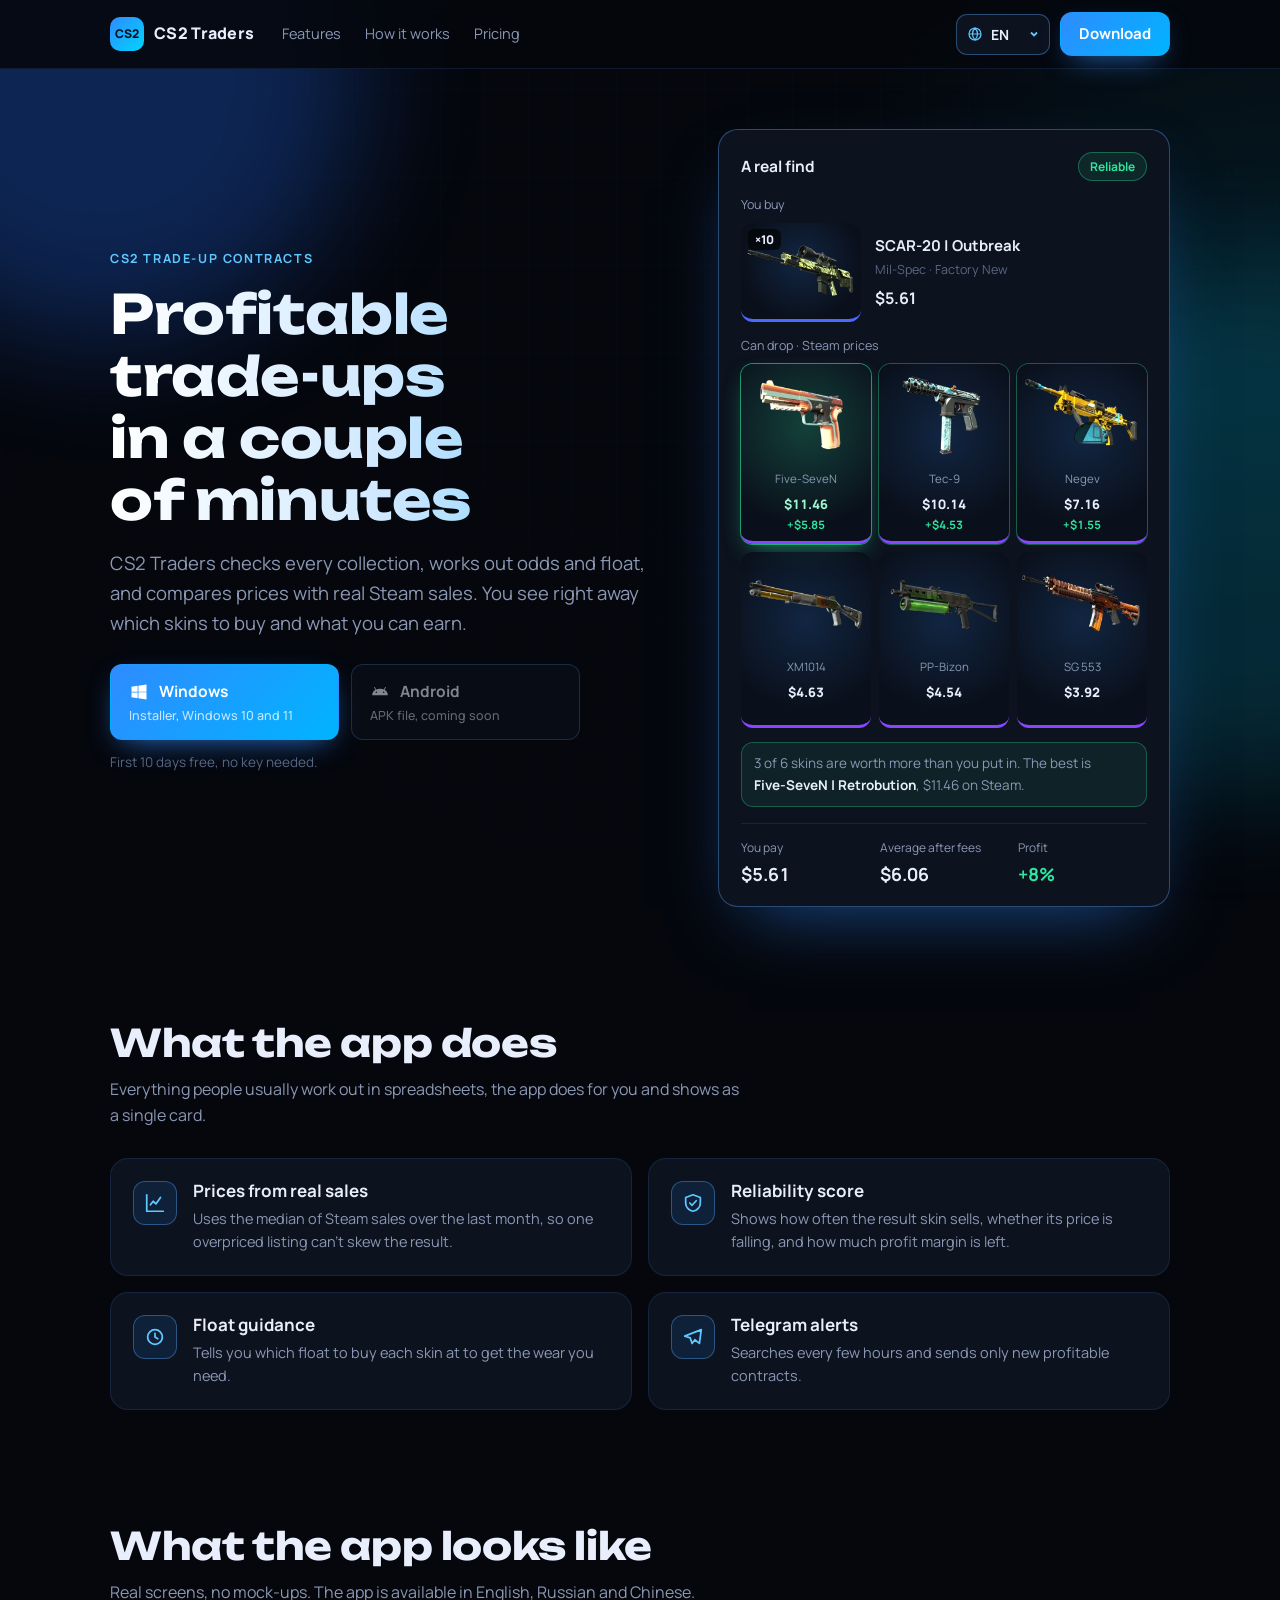
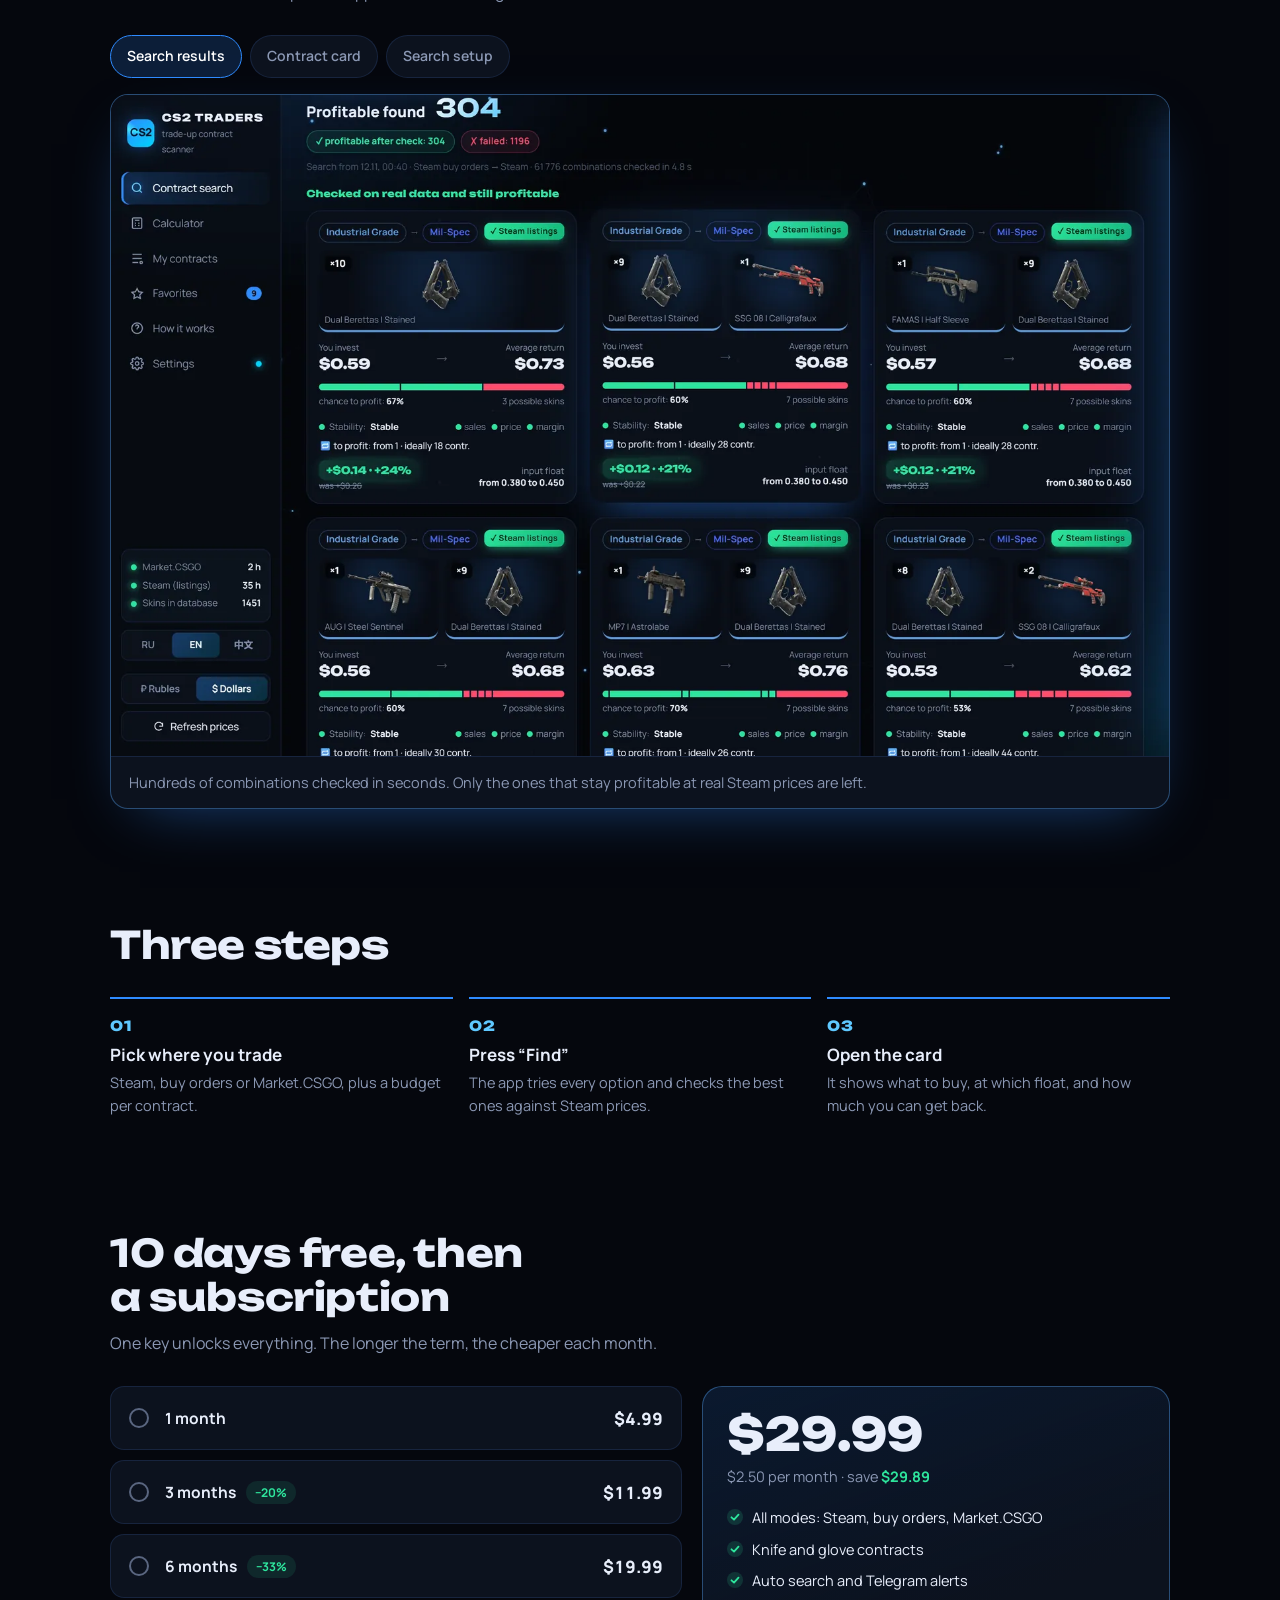
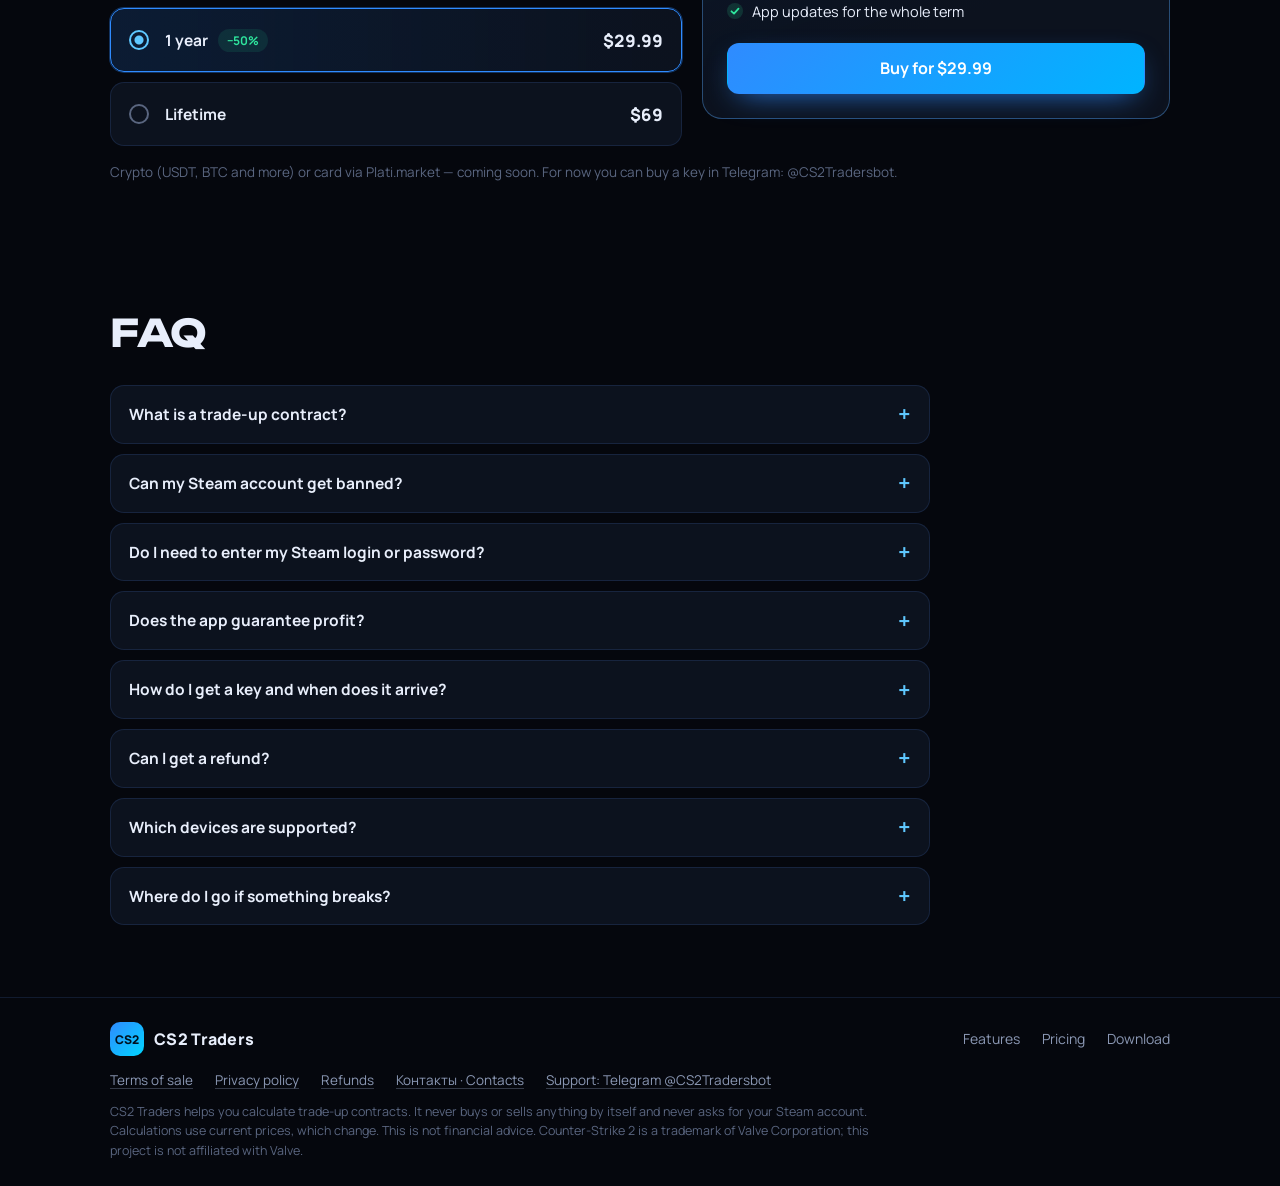
==== index.html @ 772821f1 "Сайт 2026-11-13 08:51" ====
<!doctype html>
<html lang="ru">
<head>
<meta charset="utf-8">
<meta name="viewport" content="width=device-width, initial-scale=1, viewport-fit=cover">
<title>CS2 Traders</title>
<meta name="claude:viewport-fit-sides" content="cover">
<link rel="icon" href="favicon.svg" type="image/svg+xml">
<style>
/* шрифты лежат на самом сайте: Google Fonts в Китае заблокирован, в РФ бывает медленным */
@font-face{font-family:'Manrope';font-style:normal;font-weight:400;font-display:swap;src:url(fonts/manrope-cyrillic-400.woff2) format('woff2');unicode-range:U+0301,U+0400-045F,U+0490-0491,U+04B0-04B1,U+2116}
@font-face{font-family:'Manrope';font-style:normal;font-weight:400;font-display:swap;src:url(fonts/manrope-latin-400.woff2) format('woff2');unicode-range:U+0000-00FF,U+0131,U+0152-0153,U+02BB-02BC,U+02C6,U+02DA,U+02DC,U+0304,U+0308,U+0329,U+2000-206F,U+20AC,U+2122,U+2191,U+2193,U+2212,U+2215,U+FEFF,U+FFFD}
@font-face{font-family:'Manrope';font-style:normal;font-weight:500;font-display:swap;src:url(fonts/manrope-cyrillic-500.woff2) format('woff2');unicode-range:U+0301,U+0400-045F,U+0490-0491,U+04B0-04B1,U+2116}
@font-face{font-family:'Manrope';font-style:normal;font-weight:500;font-display:swap;src:url(fonts/manrope-latin-500.woff2) format('woff2');unicode-range:U+0000-00FF,U+0131,U+0152-0153,U+02BB-02BC,U+02C6,U+02DA,U+02DC,U+0304,U+0308,U+0329,U+2000-206F,U+20AC,U+2122,U+2191,U+2193,U+2212,U+2215,U+FEFF,U+FFFD}
@font-face{font-family:'Manrope';font-style:normal;font-weight:600;font-display:swap;src:url(fonts/manrope-cyrillic-600.woff2) format('woff2');unicode-range:U+0301,U+0400-045F,U+0490-0491,U+04B0-04B1,U+2116}
@font-face{font-family:'Manrope';font-style:normal;font-weight:600;font-display:swap;src:url(fonts/manrope-latin-600.woff2) format('woff2');unicode-range:U+0000-00FF,U+0131,U+0152-0153,U+02BB-02BC,U+02C6,U+02DA,U+02DC,U+0304,U+0308,U+0329,U+2000-206F,U+20AC,U+2122,U+2191,U+2193,U+2212,U+2215,U+FEFF,U+FFFD}
@font-face{font-family:'Manrope';font-style:normal;font-weight:700;font-display:swap;src:url(fonts/manrope-cyrillic-700.woff2) format('woff2');unicode-range:U+0301,U+0400-045F,U+0490-0491,U+04B0-04B1,U+2116}
@font-face{font-family:'Manrope';font-style:normal;font-weight:700;font-display:swap;src:url(fonts/manrope-latin-700.woff2) format('woff2');unicode-range:U+0000-00FF,U+0131,U+0152-0153,U+02BB-02BC,U+02C6,U+02DA,U+02DC,U+0304,U+0308,U+0329,U+2000-206F,U+20AC,U+2122,U+2191,U+2193,U+2212,U+2215,U+FEFF,U+FFFD}
@font-face{font-family:'Manrope';font-style:normal;font-weight:800;font-display:swap;src:url(fonts/manrope-cyrillic-800.woff2) format('woff2');unicode-range:U+0301,U+0400-045F,U+0490-0491,U+04B0-04B1,U+2116}
@font-face{font-family:'Manrope';font-style:normal;font-weight:800;font-display:swap;src:url(fonts/manrope-latin-800.woff2) format('woff2');unicode-range:U+0000-00FF,U+0131,U+0152-0153,U+02BB-02BC,U+02C6,U+02DA,U+02DC,U+0304,U+0308,U+0329,U+2000-206F,U+20AC,U+2122,U+2191,U+2193,U+2212,U+2215,U+FEFF,U+FFFD}
@font-face{font-family:'Unbounded';font-style:normal;font-weight:600;font-display:swap;src:url(fonts/unbounded-cyrillic-600.woff2) format('woff2');unicode-range:U+0301,U+0400-045F,U+0490-0491,U+04B0-04B1,U+2116}
@font-face{font-family:'Unbounded';font-style:normal;font-weight:600;font-display:swap;src:url(fonts/unbounded-latin-600.woff2) format('woff2');unicode-range:U+0000-00FF,U+0131,U+0152-0153,U+02BB-02BC,U+02C6,U+02DA,U+02DC,U+0304,U+0308,U+0329,U+2000-206F,U+20AC,U+2122,U+2191,U+2193,U+2212,U+2215,U+FEFF,U+FFFD}
@font-face{font-family:'Unbounded';font-style:normal;font-weight:700;font-display:swap;src:url(fonts/unbounded-cyrillic-700.woff2) format('woff2');unicode-range:U+0301,U+0400-045F,U+0490-0491,U+04B0-04B1,U+2116}
@font-face{font-family:'Unbounded';font-style:normal;font-weight:700;font-display:swap;src:url(fonts/unbounded-latin-700.woff2) format('woff2');unicode-range:U+0000-00FF,U+0131,U+0152-0153,U+02BB-02BC,U+02C6,U+02DA,U+02DC,U+0304,U+0308,U+0329,U+2000-206F,U+20AC,U+2122,U+2191,U+2193,U+2212,U+2215,U+FEFF,U+FFFD}
@font-face{font-family:'Unbounded';font-style:normal;font-weight:800;font-display:swap;src:url(fonts/unbounded-cyrillic-800.woff2) format('woff2');unicode-range:U+0301,U+0400-045F,U+0490-0491,U+04B0-04B1,U+2116}
@font-face{font-family:'Unbounded';font-style:normal;font-weight:800;font-display:swap;src:url(fonts/unbounded-latin-800.woff2) format('woff2');unicode-range:U+0000-00FF,U+0131,U+0152-0153,U+02BB-02BC,U+02C6,U+02DA,U+02DC,U+0304,U+0308,U+0329,U+2000-206F,U+20AC,U+2122,U+2191,U+2193,U+2212,U+2215,U+FEFF,U+FFFD}

/* Тёмный неон в стиле программы (один тёмный облик намеренно). Простые блоки, ровные ряды. */
:root{
  --bg:#05070d; --panel:#0c121e; --panel2:#111a2a; --line:rgba(90,150,255,.14); --line2:rgba(90,170,255,.38);
  --text:#e8eefb; --muted:#8b98b4; --dim:#5a6680;
  --acc:#2f8bff; --acc2:#5fc8ff; --cyan:#00d5ff; --good:#2ee59d;
  --fdisplay:"Unbounded","Manrope",system-ui,sans-serif; --fbody:"Manrope",system-ui,-apple-system,"Segoe UI","PingFang SC","Microsoft YaHei",sans-serif;
  color-scheme:dark;
}
*{box-sizing:border-box}
html{background:#05070d}
body{margin:0;position:relative;z-index:0;background:radial-gradient(1000px 640px at 12% -8%,rgba(47,139,255,.17),transparent 60%),radial-gradient(800px 600px at 100% 6%,rgba(0,213,255,.09),transparent 60%),var(--bg);
  color:var(--text);font-family:var(--fbody);font-size:16px;line-height:1.6;-webkit-font-smoothing:antialiased}
.wrap{max-width:1100px;margin:0 auto;padding-left:max(20px,env(safe-area-inset-left,0px));padding-right:max(20px,env(safe-area-inset-right,0px))}
a{color:inherit;text-decoration:none}
h1,h2,h3{margin:0;line-height:1.15;text-wrap:balance}
h1,h2{font-family:var(--fdisplay);font-weight:700;letter-spacing:-.4px}
html[lang="zh"] h1,html[lang="zh"] h2{font-family:var(--fbody);font-weight:800;letter-spacing:0}
.eyebrow{font-size:12.5px;font-weight:700;letter-spacing:1.6px;text-transform:uppercase;color:var(--acc2)}
:focus-visible{outline:2px solid var(--acc2);outline-offset:3px;border-radius:8px}

/* шапка */
header{position:sticky;top:env(safe-area-inset-top,0px);z-index:20;background:rgba(5,7,13,.88);backdrop-filter:blur(12px);border-bottom:1px solid var(--line)}
body::before{content:"";position:fixed;inset:0 0 auto;height:env(safe-area-inset-top,0px);z-index:21;background:#05070d}
.nav{display:flex;align-items:center;gap:14px;padding-block:12px}
.logo{display:flex;align-items:center;gap:10px;font-weight:800;letter-spacing:.3px;white-space:nowrap}
.mark{width:34px;height:34px;border-radius:10px;display:grid;place-items:center;font-size:12px;font-weight:800;color:#00111f;background:linear-gradient(135deg,var(--acc),var(--cyan));flex:none}
.links{display:flex;gap:24px;margin-left:14px;font-size:14.5px;color:var(--muted)}
.links a:hover{color:var(--text)}
.nav-r{margin-left:auto;display:flex;align-items:center;gap:10px}
.lang{position:relative}
.lang select{appearance:none;-webkit-appearance:none;font:700 14px var(--fbody);color:var(--text);background:var(--panel);border:1px solid var(--line2);border-radius:11px;
  padding:10px 30px 10px 34px;cursor:pointer}
.lang svg{position:absolute;pointer-events:none;top:50%;transform:translateY(-50%);width:16px;height:16px;stroke:var(--acc2);fill:none;stroke-width:1.8}
.lang .globe{left:11px}.lang .chev{right:10px;width:12px;height:12px}

.btn{display:inline-flex;align-items:center;justify-content:center;gap:10px;font:700 15px/1.2 var(--fbody);border-radius:12px;padding:12px 18px;border:1px solid transparent;cursor:pointer;transition:transform .15s,box-shadow .2s,background .2s;white-space:nowrap}
.btn svg{width:20px;height:20px;flex:none}
.btn-primary{background:linear-gradient(135deg,#2f8bff,#00b4ff);color:#fff;box-shadow:0 10px 30px -12px rgba(47,139,255,.9)}
.btn-primary:hover{transform:translateY(-1px)}
.btn-ghost{background:var(--panel);border-color:var(--line2);color:var(--text)}
.btn-ghost:hover{background:var(--panel2)}

/* первый экран */
.hero{display:grid;grid-template-columns:1.1fr .9fr;gap:56px;align-items:center;padding-block:60px 52px}
.hero h1{font-size:clamp(30px,5.4vw,54px);margin-top:14px}
.hero h1 span{color:var(--acc2)}
.lead{font-size:clamp(16px,2.2vw,18.5px);color:var(--muted);margin:18px 0 26px;max-width:32em}
.dl{display:grid;grid-template-columns:1fr 1fr;gap:12px;max-width:470px}
.dl .btn{flex-direction:column;align-items:flex-start;gap:6px;padding:14px 18px;min-height:76px;white-space:normal}
.dl .btn .t{display:flex;align-items:center;gap:10px;font-size:15.5px}
.dl .btn small{font-weight:500;font-size:12.5px;opacity:.75}
.dl-note{font-size:13.5px;color:var(--dim);margin-top:12px}

/* пример результата: подписи слева, значения справа */
.res{background:var(--panel);border:1px solid var(--line2);border-radius:20px;padding:22px 22px 18px;box-shadow:0 30px 70px -30px rgba(47,139,255,.55)}
.res-top{display:flex;align-items:center;justify-content:space-between;gap:12px;margin-bottom:10px}
.res-top b{font-size:15.5px}
.chip{font-size:12px;font-weight:700;border-radius:999px;padding:4px 11px;white-space:nowrap;color:var(--good);background:rgba(46,229,157,.1);border:1px solid rgba(46,229,157,.35)}
.res .lbl{font-size:12.5px;color:var(--muted);margin:14px 0 8px}
.th{position:relative;background:radial-gradient(circle at 50% 40%,rgba(47,139,255,.16),#0a101b 72%);border-radius:12px;border-bottom:3px solid var(--rc);display:grid;justify-items:center;padding:8px 6px 7px}
.th img{width:100%;max-width:120px;aspect-ratio:4/3;object-fit:contain;display:block}
.th small{font-size:11.5px;color:var(--muted);margin-top:3px;white-space:nowrap;overflow:hidden;text-overflow:ellipsis;max-width:100%}
.th .cnt{position:absolute;top:6px;left:7px;font-size:12px;font-weight:800;background:rgba(0,0,0,.6);border-radius:6px;padding:1px 7px}
.in-skin{display:grid;grid-template-columns:120px minmax(0,1fr);gap:14px;align-items:center}
.in-skin b{display:block;font-size:15px}
.in-skin small{display:block;font-size:12.5px;color:var(--dim);margin-top:2px}
.outs{display:grid;grid-template-columns:repeat(5,minmax(0,1fr));gap:7px}
.outs .th{padding:6px 4px 5px}
.nums{display:grid;grid-template-columns:repeat(3,minmax(0,1fr));gap:10px;border-top:1px solid var(--line);margin-top:16px;padding-top:14px}
.nums div{display:flex;flex-direction:column;gap:2px}
.nums span{font-size:12px;color:var(--muted)}
.nums b{font-size:18px;font-variant-numeric:tabular-nums}
.nums b.g{color:var(--good)}
.kv{display:flex;justify-content:space-between;align-items:baseline;gap:16px;padding-block:11px;border-top:1px solid var(--line);font-size:14.5px}
.kv:first-of-type{border-top:0}
.kv span{color:var(--muted)}
.kv b{text-align:right;font-variant-numeric:tabular-nums}
.kv b.g{color:var(--good);font-size:17px}

/* секции */
section{padding-block:52px}
.head{max-width:640px;margin-bottom:30px}
.head h2{font-size:clamp(24px,3.8vw,38px);margin-top:10px}
.head p{color:var(--muted);margin:12px 0 0}
.feat{display:grid;grid-template-columns:repeat(2,minmax(0,1fr));gap:16px}
.f{display:grid;grid-template-columns:44px minmax(0,1fr);gap:16px;background:var(--panel);border:1px solid var(--line);border-radius:18px;padding:22px}
.f .ic{width:44px;height:44px;border-radius:12px;display:grid;place-items:center;background:rgba(47,139,255,.12);border:1px solid var(--line2)}
.f .ic svg{width:22px;height:22px;stroke:var(--acc2);fill:none;stroke-width:1.9;stroke-linecap:round;stroke-linejoin:round}
.f h3{font-size:17px;font-weight:700;margin-bottom:6px}
.f p{margin:0;color:var(--muted);font-size:14.5px}
.shot-tabs{display:flex;gap:8px;flex-wrap:wrap;margin-bottom:16px}
.shot-tabs button{font:inherit;font-size:14px;font-weight:600;color:var(--muted);background:var(--panel);border:1px solid var(--line);border-radius:999px;padding:9px 16px;cursor:pointer}
.shot-tabs button.on{color:#fff;background:rgba(47,139,255,.18);border-color:var(--acc)}
.shot{margin:0;border:1px solid var(--line2);border-radius:18px;overflow:hidden;background:var(--panel);box-shadow:0 20px 60px -30px rgba(47,139,255,.55)}
.shot img{display:block;width:100%;height:auto;aspect-ratio:16/10}
.shot figcaption{padding:14px 18px;color:var(--muted);font-size:14.5px;border-top:1px solid var(--line)}
.steps{display:grid;grid-template-columns:repeat(3,minmax(0,1fr));gap:16px}
.step{border-top:2px solid var(--acc);padding-top:16px}
.step .n{font-family:var(--fdisplay);font-weight:800;color:var(--acc2);font-size:14px;letter-spacing:1px}
.step h3{font-size:17px;font-weight:700;margin:8px 0 6px}
.step p{margin:0;color:var(--muted);font-size:14.5px}

/* цены: ровный список сроков + итог */
.pricing{display:grid;grid-template-columns:minmax(0,1.1fr) minmax(0,.9fr);gap:20px;align-items:start}
.plans{display:grid;gap:10px}
.plan{display:grid;grid-template-columns:22px minmax(0,1fr) auto;align-items:center;gap:14px;min-height:64px;padding:12px 18px;
  background:var(--panel);border:1px solid var(--line);border-radius:14px;cursor:pointer;text-align:left;font:inherit;color:var(--text);width:100%}
.plan:hover{border-color:var(--line2)}
.plan .rd{width:20px;height:20px;border-radius:50%;border:2px solid var(--dim)}
.plan .nm{font-weight:700;font-size:15.5px;display:flex;align-items:center;gap:10px;flex-wrap:wrap}
.plan .sv{font-size:12px;font-weight:700;color:var(--good);background:rgba(46,229,157,.1);border-radius:999px;padding:2px 9px}
.plan .pr{font-weight:800;font-size:17px;font-variant-numeric:tabular-nums;white-space:nowrap}
.plan.on{border-color:var(--acc);background:linear-gradient(90deg,rgba(47,139,255,.16),var(--panel));box-shadow:0 0 0 1px rgba(47,139,255,.35)}
.plan.on .rd{border-color:var(--acc2);background:radial-gradient(circle,var(--acc2) 0 4px,transparent 5px)}
.sumbox{background:linear-gradient(160deg,rgba(47,139,255,.14),var(--panel) 65%);border:1px solid var(--line2);border-radius:20px;padding:24px}
.sumbox .price{font-family:var(--fdisplay);font-weight:800;font-size:clamp(36px,5vw,46px);line-height:1;font-variant-numeric:tabular-nums}
.sumbox .per{color:var(--muted);margin-top:8px;font-size:14.5px;min-height:1.6em}
.sumbox .per b{color:var(--good)}
.sumbox ul{list-style:none;padding:0;margin:18px 0 20px;display:grid;gap:8px;font-size:14.5px}
.sumbox li{display:flex;gap:9px;align-items:flex-start}
.sumbox li::before{content:"";width:16px;height:16px;flex:none;margin-top:3px;border-radius:50%;background:rgba(46,229,157,.15) url("data:image/svg+xml,%3Csvg xmlns='http://www.w3.org/2000/svg' viewBox='0 0 16 16'%3E%3Cpath d='M4.5 8.3 7 10.6l4.5-5' fill='none' stroke='%232ee59d' stroke-width='1.8' stroke-linecap='round' stroke-linejoin='round'/%3E%3C/svg%3E") center/16px no-repeat}
.sumbox .btn{width:100%;padding:15px 20px;font-size:16px}
.pay{margin-top:16px;font-size:13.5px;color:var(--dim)}

footer{border-top:1px solid var(--line);margin-top:20px}
.foot{display:flex;align-items:center;justify-content:space-between;gap:16px;padding-block:24px 8px}
.foot nav{display:flex;gap:22px;font-size:14px;color:var(--muted)}
.foot nav a:hover{color:var(--text)}
.legal{font-size:12.5px;color:var(--dim);padding-block:6px 26px;max-width:62em;line-height:1.55;margin:0}


/* живость без нагрузки: только transform/opacity, CSS-анимации, на «меньше движения» выключено */
.bg-fx{position:fixed;inset:0;z-index:-1;pointer-events:none;overflow:hidden}
.bg-fx::before{content:"";position:absolute;inset:0;opacity:.45;
  background-image:linear-gradient(rgba(90,150,255,.05) 1px,transparent 1px),linear-gradient(90deg,rgba(90,150,255,.05) 1px,transparent 1px);
  background-size:44px 44px;mask-image:radial-gradient(ellipse at 50% 20%,#000 30%,transparent 75%);-webkit-mask-image:radial-gradient(ellipse at 50% 20%,#000 30%,transparent 75%)}
.orb{position:absolute;width:520px;height:520px;border-radius:50%;filter:blur(60px);opacity:.35;will-change:transform}
.orb.a{background:#1f5fd6;top:-180px;left:-160px;animation:drift 18s ease-in-out infinite alternate}
.orb.b{background:#0aa6c9;top:30%;right:-220px;opacity:.22;animation:drift 22s ease-in-out infinite alternate-reverse}
@keyframes drift{to{transform:translate(80px,60px)}}
.hero h1{background:linear-gradient(90deg,#fff 0%,#cfe8ff 50%,var(--acc2) 100%);-webkit-background-clip:text;background-clip:text;color:transparent}
.hero h1 span{color:inherit}
.btn-primary{position:relative;overflow:hidden}
.btn-primary::after{content:"";position:absolute;top:0;left:-60%;width:40%;height:100%;background:linear-gradient(100deg,transparent,rgba(255,255,255,.35),transparent);transform:skewX(-20deg);animation:shine 4s ease-in-out infinite}
@keyframes shine{0%,70%{left:-60%}100%{left:130%}}
.res{position:relative;animation:floaty 7s ease-in-out infinite}
@keyframes floaty{50%{transform:translateY(-6px)}}
.f,.plan,.sumbox{transition:border-color .25s,transform .25s,box-shadow .25s}
.f:hover{border-color:var(--line2);transform:translateY(-3px);box-shadow:0 16px 40px -20px rgba(47,139,255,.6)}
.out{padding:7px 4px 7px!important;gap:1px}
.out small{white-space:normal!important;text-align:center;line-height:1.2;min-height:2.4em;display:flex!important;align-items:center;justify-content:center}
.out .pz{font-size:13px;font-weight:800;font-variant-numeric:tabular-nums}
.out.best{background:radial-gradient(circle at 50% 35%,rgba(136,71,255,.35),#0a101b 75%);box-shadow:0 0 0 1px rgba(136,71,255,.6),0 10px 26px -10px rgba(136,71,255,.8)}
.out.best .pz{color:#c9b3ff}
.x3{position:absolute;top:5px;right:5px;font-size:10.5px;font-weight:800;color:#1a0b33;background:#c9b3ff;border-radius:6px;padding:1px 6px}
.in-skin .pz.big{display:block;margin-top:6px;font-size:16px;color:var(--text)}
.hook{margin-top:14px;font-size:13.5px;color:var(--muted);background:rgba(136,71,255,.1);border:1px solid rgba(136,71,255,.3);border-radius:12px;padding:10px 12px}
.hook b{color:var(--text)}
.nums div{justify-content:flex-end}
.nums span{white-space:nowrap}
@media (max-width:520px){.out .pz{font-size:12px}.out small{font-size:10.5px}.orb{width:340px;height:340px}}
@media (prefers-reduced-motion:reduce){.orb,.res,.btn-primary::after{animation:none!important}}


.outs.six{grid-template-columns:repeat(3,minmax(0,1fr));gap:8px}
.out .pl{font-size:11.5px;font-weight:700;color:var(--good);min-height:1.3em;font-variant-numeric:tabular-nums}
.out.win{box-shadow:0 0 0 1px rgba(46,229,157,.35)}
.out.best{background:radial-gradient(circle at 50% 35%,rgba(46,229,157,.22),#0a101b 75%);box-shadow:0 0 0 1px rgba(46,229,157,.6),0 10px 26px -10px rgba(46,229,157,.7)}
.out.best .pz{color:#9ff5cf}
.nw{white-space:nowrap}
.hook{background:rgba(46,229,157,.08);border-color:rgba(46,229,157,.3)}


.outs.six{grid-template-columns:repeat(3,minmax(0,1fr));gap:8px}
.out .pl{font-size:11.5px;font-weight:700;color:var(--good);min-height:1.3em;font-variant-numeric:tabular-nums}
.out.win{box-shadow:0 0 0 1px rgba(46,229,157,.35)}
.out.best{background:radial-gradient(circle at 50% 35%,rgba(46,229,157,.22),#0a101b 75%);box-shadow:0 0 0 1px rgba(46,229,157,.6),0 10px 26px -10px rgba(46,229,157,.7)}
.out.best .pz{color:#9ff5cf}
.nw{white-space:nowrap}
.hook{background:rgba(46,229,157,.08);border-color:rgba(46,229,157,.3)}

.faq{display:grid;gap:10px;max-width:820px}
.faq details{background:var(--panel);border:1px solid var(--line);border-radius:14px;padding:0 18px;transition:border-color .2s}
.faq details[open]{border-color:var(--line2)}
.faq summary{list-style:none;cursor:pointer;padding:16px 0;font-weight:700;font-size:15.5px;display:flex;justify-content:space-between;gap:14px;align-items:center}
.faq summary::-webkit-details-marker{display:none}
.faq summary::after{content:"+";display:inline-block;font-size:22px;line-height:1;color:var(--acc2);flex:none;transition:transform .2s}
.faq details[open] summary::after{transform:rotate(45deg)}
.faq p{margin:0 0 16px;color:var(--muted);font-size:14.5px}
.docs{display:flex;flex-wrap:wrap;gap:8px 22px;font-size:13.5px;color:var(--muted);padding-block:6px 4px}
.docs a{text-decoration:underline;text-underline-offset:3px;text-decoration-color:rgba(139,152,180,.35)}
.docs a:hover{color:var(--text)}
@media (max-width:900px){
  .hero{grid-template-columns:1fr;gap:32px;padding-block:36px 28px}
  .links{display:none}
  .feat,.steps,.pricing{grid-template-columns:1fr}
}
@media (max-width:520px){
  .dl{grid-template-columns:1fr}
  .logo .nm-t{display:none}
  .nav .btn-primary{padding:11px 14px}
  .foot{flex-direction:column;align-items:flex-start;gap:14px}
}
@media (prefers-reduced-motion:reduce){*{transition:none!important}}
/* широкие мониторы: увеличиваем всю страницу, чтобы не было мелко и пусто по краям */
@media (min-width:1600px){body{zoom:1.2}}
@media (min-width:1900px){body{zoom:1.35}}
@media (min-width:2400px){body{zoom:1.6}}
</style>
</head>
<body>

<div class="bg-fx" aria-hidden="true"><span class="orb a"></span><span class="orb b"></span></div>
<header>
  <div class="wrap nav">
    <a class="logo" href="#top"><span class="mark">CS2</span><span class="nm-t">CS2 Traders</span></a>
    <nav class="links"><a href="#features" data-i="nav_f">Возможности</a><a href="#how" data-i="nav_h">Как пользоваться</a><a href="#pricing" data-i="nav_p">Цены</a></nav>
    <div class="nav-r">
      <label class="lang">
        <svg class="globe" viewBox="0 0 24 24"><circle cx="12" cy="12" r="9"/><path d="M3 12h18M12 3c2.5 2.6 3.8 5.6 3.8 9s-1.3 6.4-3.8 9c-2.5-2.6-3.8-5.6-3.8-9S9.5 5.6 12 3z"/></svg>
        <select id="lang" aria-label="Язык / Language / 语言">
          <option value="ru">RU</option><option value="en">EN</option><option value="zh">中文</option>
        </select>
        <svg class="chev" viewBox="0 0 12 12"><path d="m3 4.5 3 3 3-3"/></svg>
      </label>
      <a class="btn btn-primary" href="#download" data-i="download">Скачать</a>
    </div>
  </div>
</header>

<main id="top">
<div class="wrap hero" id="download">
  <div>
    <div class="eyebrow" data-i="eyebrow">Контракты обмена CS2</div>
    <h1 data-i="h1" data-html>Выгодные контракты обмена <span>за пару минут</span></h1>
    <p class="lead" data-i="lead">CS2 Traders перебирает все коллекции, считает шансы и float и сверяет цены с настоящими продажами в Steam. Ты сразу видишь, какие скины купить и сколько это принесёт.</p>
    <div class="dl">
      <a class="btn btn-primary" href="download/CS2-Traders-Setup.exe" download>
        <span class="t"><svg viewBox="0 0 24 24" fill="currentColor"><path d="M3 5.6 10.4 4.5v7.1H3zm0 12.8 7.4 1.1v-7H3zm8.3 1.2L21 21v-8.6h-9.7zm0-15.2v7.2H21V3z"/></svg>Windows</span>
        <small data-i="win_sub">Установщик, Windows 10 и 11</small>
      </a>
      <a class="btn btn-ghost" aria-disabled="true" style="pointer-events:none;opacity:.55">
        <span class="t"><svg viewBox="0 0 24 24" fill="currentColor"><path d="M17.5 9.4 19 6.8a.5.5 0 0 0-.9-.5l-1.5 2.6A9 9 0 0 0 12 8c-1.6 0-3.2.3-4.6 1L5.9 6.3a.5.5 0 1 0-.9.5l1.5 2.6A8 8 0 0 0 2.6 16h18.8a8 8 0 0 0-3.9-6.6M7.6 13.3a.9.9 0 1 1 0-1.8.9.9 0 0 1 0 1.8m8.8 0a.9.9 0 1 1 0-1.8.9.9 0 0 1 0 1.8"/></svg>Android</span>
        <small data-i="and_sub">APK-файл, скоро</small>
      </a>
    </div>
    <p class="dl-note" data-i="dl_note">Первые 10 дней бесплатно, без ключа.</p>
  </div>

  <div class="res">
    <div class="res-top"><b data-i="c_title">Пример из найденных</b><span class="chip" data-i="c_chip">Надёжный</span></div>
    <div class="lbl" data-i="c_buy">Покупаешь</div>
    <div class="in-skin">
      <div class="th" style="--rc:#4b69ff"><img alt="" src="[data-uri]"><span class="cnt">×10</span></div>
      <div><b class="sk" data-ru="SCAR-20 | Эпидемия" data-en="SCAR-20 | Outbreak">SCAR-20 | Эпидемия</b>
        <small data-i="c_in_sub">Армейское · Прямо с завода</small>
        <b class="pz big" data-rub="463 ₽" data-usd="$5.61">463 ₽</b></div>
    </div>
    <div class="lbl" data-i="c_out">Может выпасть · цены в Steam</div>
    <div class="outs six"><div class="th out best" style="--rc:#8847ff"><img alt="" src="[data-uri]"><small class="sk" data-ru="Five-SeveN" data-en="Five-SeveN">Five-SeveN</small><b class="pz" data-rub="946 ₽" data-usd="$11.46">946 ₽</b><span class="pl" data-rub="+483 ₽" data-usd="+$5.85">+483 ₽</span></div><div class="th out win" style="--rc:#8847ff"><img alt="" src="[data-uri]"><small class="sk" data-ru="Tec-9" data-en="Tec-9">Tec-9</small><b class="pz" data-rub="837 ₽" data-usd="$10.14">837 ₽</b><span class="pl" data-rub="+374 ₽" data-usd="+$4.53">+374 ₽</span></div><div class="th out win" style="--rc:#8847ff"><img alt="" src="[data-uri]"><small class="sk" data-ru="Негев" data-en="Negev">Негев</small><b class="pz" data-rub="591 ₽" data-usd="$7.16">591 ₽</b><span class="pl" data-rub="+128 ₽" data-usd="+$1.55">+128 ₽</span></div><div class="th out" style="--rc:#8847ff"><img alt="" src="[data-uri]"><small class="sk" data-ru="XM1014" data-en="XM1014">XM1014</small><b class="pz" data-rub="382 ₽" data-usd="$4.63">382 ₽</b><span class="pl"></span></div><div class="th out" style="--rc:#8847ff"><img alt="" src="[data-uri]"><small class="sk" data-ru="ПП-19 «Бизон»" data-en="PP-Bizon">ПП-19 «Бизон»</small><b class="pz" data-rub="375 ₽" data-usd="$4.54">375 ₽</b><span class="pl"></span></div><div class="th out" style="--rc:#8847ff"><img alt="" src="[data-uri]"><small class="sk" data-ru="SG 553" data-en="SG 553">SG 553</small><b class="pz" data-rub="324 ₽" data-usd="$3.92">324 ₽</b><span class="pl"></span></div></div>
    <div class="hook" data-i="c_hook" data-html>3 из 6 скинов дороже вложенного. Лучший — <b class="nw">Five-SeveN | Дань прошлому</b>, в Steam 946 ₽.</div>
    <div class="nums">
      <div><span data-i="c_cost">Вкладываешь</span><b class="pz" data-rub="463 ₽" data-usd="$5.61">463 ₽</b></div>
      <div><span data-i="c_ev">В среднем на руки</span><b class="pz" data-rub="500 ₽" data-usd="$6.06">500 ₽</b></div>
      <div><span data-i="c_profit">Прибыль</span><b class="g">+8%</b></div>
    </div>
  </div>
</div>

<section id="features">
  <div class="wrap">
    <div class="head"><h2 data-i="f_h">Что умеет программа</h2><p data-i="f_p">Всё, что обычно считают вручную в таблицах, программа делает сама и показывает итог одной карточкой.</p></div>
    <div class="feat">
      <div class="f"><div class="ic"><svg viewBox="0 0 24 24"><path d="M3 3v18h18"/><path d="m7 14 3-4 3 3 5-7"/></svg></div><div><h3 data-i="f1h">Цены по реальным продажам</h3><p data-i="f1p">Берёт медиану продаж в Steam за последний месяц. Один завышенный лот расчёт не испортит.</p></div></div>
      <div class="f"><div class="ic"><svg viewBox="0 0 24 24"><path d="M12 3 4 6v6c0 4.5 3.4 8.3 8 9 4.6-.7 8-4.5 8-9V6z"/><path d="m8.5 12 2.5 2.5 4.5-5"/></svg></div><div><h3 data-i="f2h">Оценка надёжности</h3><p data-i="f2p">Показывает, как часто продаётся выпадающий скин, падает ли его цена и какой запас прибыли остаётся.</p></div></div>
      <div class="f"><div class="ic"><svg viewBox="0 0 24 24"><circle cx="12" cy="12" r="8"/><path d="M12 8v4l3 2"/></svg></div><div><h3 data-i="f3h">Подсказка по float</h3><p data-i="f3p">Пишет, с каким float покупать каждый скин, чтобы выпал нужный износ.</p></div></div>
      <div class="f"><div class="ic"><svg viewBox="0 0 24 24"><path d="M21 4 3 11l6 2 2 6 3-4 5 4z"/></svg></div><div><h3 data-i="f4h">Уведомления в Telegram</h3><p data-i="f4p">Сама ищет контракты раз в несколько часов и присылает только новые выгодные.</p></div></div>
    </div>
  </div>
</section>

<section id="shots">
  <div class="wrap">
    <div class="head"><h2 data-i="s_h">Как выглядит программа</h2><p data-i="s_p">Настоящие экраны, без монтажа.</p></div>
    <div class="shot-tabs" role="tablist">
      <button class="on" data-shot="0" data-i="s1">Результаты поиска</button>
      <button data-shot="1" data-i="s2">Карточка контракта</button>
      <button data-shot="2" data-i="s3">Настройка поиска</button>
    </div>
    <figure class="shot">
      <img id="shot-img" src="img/app-results.webp" width="1600" height="1000" loading="lazy" decoding="async" alt="CS2 Traders">
      <figcaption id="shot-cap" data-i="sc1">Сотни сочетаний перебраны за секунды. Остались только те, что в плюсе по реальным ценам Steam.</figcaption>
    </figure>
  </div>
</section>

<section id="how">
  <div class="wrap">
    <div class="head"><h2 data-i="h_h">Три шага</h2></div>
    <div class="steps">
      <div class="step"><div class="n">01</div><h3 data-i="s1h">Выбери, где торгуешь</h3><p data-i="s1p">Steam, автозакуп или Market.CSGO, и бюджет на один контракт.</p></div>
      <div class="step"><div class="n">02</div><h3 data-i="s2h">Нажми «Найти»</h3><p data-i="s2p">Программа переберёт варианты и проверит лучшие по ценам Steam.</p></div>
      <div class="step"><div class="n">03</div><h3 data-i="s3h">Открой карточку</h3><p data-i="s3p">Там написано, что купить, с каким float и сколько можно получить.</p></div>
    </div>
  </div>
</section>

<section id="pricing">
  <div class="wrap">
    <div class="head"><h2 data-i="p_h">10 дней бесплатно, дальше по подписке</h2><p data-i="p_p">Один ключ открывает все возможности. Чем длиннее срок, тем дешевле месяц.</p></div>
    <div class="pricing">
      <div class="plans" role="radiogroup" id="plans"></div>
      <div class="sumbox">
        <div class="price" id="s-price"></div>
        <div class="per" id="s-per"></div>
        <ul>
          <li data-i="l1">Все сценарии: Steam, автозакуп, Market.CSGO</li>
          <li data-i="l2">Контракты на ножи и перчатки</li>
          <li data-i="l3">Автопоиск и уведомления в Telegram</li>
          <li data-i="l4">Обновления программы на весь срок</li>
        </ul>
        <a class="btn btn-primary" id="s-buy" href="https://t.me/CS2Tradersbot" target="_blank" rel="noopener"></a>
      </div>
    </div>
    <p class="pay" data-i="pay">Оплата криптовалютой (USDT, BTC и др.) или картой через Plati.market — подключаем. Пока ключ можно купить в Telegram: @CS2Tradersbot.</p>
  </div>
</section>
<section id="faq">
  <div class="wrap">
    <div class="head"><h2 data-i="faq_h">Частые вопросы</h2></div>
    <div class="faq" id="faq-list"></div>
  </div>
</section>
</main>

<footer>
  <div class="wrap foot">
    <span class="logo"><span class="mark">CS2</span>CS2 Traders</span>
    <nav><a href="#features" data-i="nav_f">Возможности</a><a href="#pricing" data-i="nav_p">Цены</a><a href="#download" data-i="download">Скачать</a></nav>
  </div>
  <div class="wrap docs">
    <a href="offer.html" data-i="d_offer">Публичная оферта</a><a href="privacy.html" data-i="d_privacy">Политика конфиденциальности</a>
    <a href="refund.html" data-i="d_refund">Возврат средств</a><a href="contacts.html">Контакты · Contacts</a><a href="https://t.me/CS2Tradersbot" target="_blank" rel="noopener"><span data-i="d_contacts">Поддержка</span>: Telegram @CS2Tradersbot</a>
  </div>
  <div class="wrap"><p class="legal" data-i="legal">CS2 Traders помогает считать контракты обмена. Программа ничего не покупает и не продаёт сама и не просит данные аккаунта Steam. Расчёты основаны на текущих ценах, а они меняются. Это не финансовый совет. Counter-Strike 2 — товарный знак Valve Corporation, проект с Valve не связан.</p></div>
</footer>

<script>
(() => {
  const T = {
    ru: {faq_h:'Частые вопросы',s_h:'Как выглядит программа',s_p:'Настоящие экраны, без монтажа.',s1:'Результаты поиска',s2:'Карточка контракта',s3:'Настройка поиска',sc1:'Сотни сочетаний перебраны за секунды. Остались только те, что в плюсе по реальным ценам Steam.',sc2:'По каждому контракту: что купить, с каким float, сколько получишь и насколько он надёжен.',sc3:'Выбери, где покупаешь и продаёшь, бюджет и что для тебя важнее. Остальное программа сделает сама.',d_offer:'Публичная оферта',d_privacy:'Политика конфиденциальности',d_refund:'Возврат средств',d_contacts:'Поддержка',nav_f:'Возможности',nav_h:'Как пользоваться',nav_p:'Цены',download:'Скачать',eyebrow:'Контракты обмена CS2',
      h1:'Выгодные контракты обмена <span>за пару минут</span>',
      lead:'CS2 Traders перебирает все коллекции, считает шансы и float и сверяет цены с настоящими продажами в Steam. Ты сразу видишь, какие скины купить и сколько это принесёт.',
      win_sub:'Установщик, Windows 10 и 11',and_sub:'APK-файл, скоро',dl_note:'Первые 10 дней бесплатно, без ключа.',
      c_title:'Пример из найденных',c_chip:'Надёжный',c_buy:'Покупаешь',c_in_sub:'Армейское · Прямо с завода',c_out:'Может выпасть · цены в Steam',c_cost:'Вкладываешь',c_ev:'В среднем на руки',c_x3:'×3',c_hook:'3 из 6 скинов дороже вложенного. Лучший — <b class="nw">Five-SeveN | Дань прошлому</b>, в Steam 946 ₽.',c_chance:'Шанс выйти в плюс',c_profit:'Прибыль',
      f_h:'Что умеет программа',f_p:'Всё, что обычно считают вручную в таблицах, программа делает сама и показывает итог одной карточкой.',
      f1h:'Цены по реальным продажам',f1p:'Берёт медиану продаж в Steam за последний месяц. Один завышенный лот расчёт не испортит.',
      f2h:'Оценка надёжности',f2p:'Показывает, как часто продаётся выпадающий скин, падает ли его цена и какой запас прибыли остаётся.',
      f3h:'Подсказка по float',f3p:'Пишет, с каким float покупать каждый скин, чтобы выпал нужный износ.',
      f4h:'Уведомления в Telegram',f4p:'Сама ищет контракты раз в несколько часов и присылает только новые выгодные.',
      h_h:'Три шага',s1h:'Выбери, где торгуешь',s1p:'Steam, автозакуп или Market.CSGO, и бюджет на один контракт.',
      s2h:'Нажми «Найти»',s2p:'Программа переберёт варианты и проверит лучшие по ценам Steam.',s3h:'Открой карточку',s3p:'Там написано, что купить, с каким float и сколько можно получить.',
      p_h:'10 дней бесплатно, дальше по подписке',p_p:'Один ключ открывает все возможности. Чем длиннее срок, тем дешевле месяц.',
      plans:['1 месяц','3 месяца','6 месяцев','1 год','Навсегда'],per:(m,s)=>`${m} в месяц · экономия <b>${s}</b>`,per1:'Можно продлить в любой момент',perF:'Один платёж, без продлений',buy:p=>`Купить за ${p}`,
      l1:'Все сценарии: Steam, автозакуп, Market.CSGO',l2:'Контракты на ножи и перчатки',l3:'Автопоиск и уведомления в Telegram',l4:'Обновления программы на весь срок',
      pay:'Оплата криптовалютой (USDT, BTC и др.) или картой через Plati.market — подключаем. Пока ключ можно купить в Telegram: @CS2Tradersbot.',
      legal:'CS2 Traders помогает считать контракты обмена. Программа ничего не покупает и не продаёт сама и не просит данные аккаунта Steam. Расчёты основаны на текущих ценах, а они меняются. Это не финансовый совет. Counter-Strike 2 — товарный знак Valve Corporation, проект с Valve не связан.'},
    en: {faq_h:'FAQ',s_h:'What the app looks like',s_p:'Real screens, no mock-ups. The app is available in English, Russian and Chinese.',s1:'Search results',s2:'Contract card',s3:'Search setup',sc1:'Hundreds of combinations checked in seconds. Only the ones that stay profitable at real Steam prices are left.',sc2:'For every contract: what to buy, which float, what you get back and how reliable it is.',sc3:'Pick where you buy and sell, your budget and what matters most. The app does the rest.',d_offer:'Terms of sale',d_privacy:'Privacy policy',d_refund:'Refunds',d_contacts:'Support',nav_f:'Features',nav_h:'How it works',nav_p:'Pricing',download:'Download',eyebrow:'CS2 trade-up contracts',
      h1:'Profitable trade-ups <span>in a couple of minutes</span>',
      lead:'CS2 Traders checks every collection, works out odds and float, and compares prices with real Steam sales. You see right away which skins to buy and what you can earn.',
      win_sub:'Installer, Windows 10 and 11',and_sub:'APK file, coming soon',dl_note:'First 10 days free, no key needed.',
      c_title:'A real find',c_chip:'Reliable',c_buy:'You buy',c_in_sub:'Mil-Spec · Factory New',c_out:'Can drop · Steam prices',c_cost:'You pay',c_ev:'Average after fees',c_x3:'×3',c_hook:'3 of 6 skins are worth more than you put in. The best is <b class="nw">Five-SeveN | Retrobution</b>, $11.46 on Steam.',c_chance:'Chance of profit',c_profit:'Profit',
      f_h:'What the app does',f_p:'Everything people usually work out in spreadsheets, the app does for you and shows as a single card.',
      f1h:'Prices from real sales',f1p:'Uses the median of Steam sales over the last month, so one overpriced listing can’t skew the result.',
      f2h:'Reliability score',f2p:'Shows how often the result skin sells, whether its price is falling, and how much profit margin is left.',
      f3h:'Float guidance',f3p:'Tells you which float to buy each skin at to get the wear you need.',
      f4h:'Telegram alerts',f4p:'Searches every few hours and sends only new profitable contracts.',
      h_h:'Three steps',s1h:'Pick where you trade',s1p:'Steam, buy orders or Market.CSGO, plus a budget per contract.',
      s2h:'Press “Find”',s2p:'The app tries every option and checks the best ones against Steam prices.',s3h:'Open the card',s3p:'It shows what to buy, at which float, and how much you can get back.',
      p_h:'10 days free, then a subscription',p_p:'One key unlocks everything. The longer the term, the cheaper each month.',
      plans:['1 month','3 months','6 months','1 year','Lifetime'],per:(m,s)=>`${m} per month · save <b>${s}</b>`,per1:'Renew any time',perF:'One payment, no renewals',buy:p=>`Buy for ${p}`,
      l1:'All modes: Steam, buy orders, Market.CSGO',l2:'Knife and glove contracts',l3:'Auto search and Telegram alerts',l4:'App updates for the whole term',
      pay:'Crypto (USDT, BTC and more) or card via Plati.market — coming soon. For now you can buy a key in Telegram: @CS2Tradersbot.',
      legal:'CS2 Traders helps you calculate trade-up contracts. It never buys or sells anything by itself and never asks for your Steam account. Calculations use current prices, which change. This is not financial advice. Counter-Strike 2 is a trademark of Valve Corporation; this project is not affiliated with Valve.'},
    zh: {faq_h:'常见问题',s_h:'软件界面',s_p:'真实截图，未经修饰。软件支持中文、英文和俄文界面。',s1:'搜索结果',s2:'合同详情',s3:'搜索设置',sc1:'几秒内检查数百种组合，只保留按 Steam 真实价格仍能盈利的合同。',sc2:'每个合同都写明：买什么、什么磨损度、能拿回多少、可靠程度如何。',sc3:'选择在哪里买卖、预算和你最看重的指标，剩下的交给软件。',d_offer:'销售条款',d_privacy:'隐私政策',d_refund:'退款',d_contacts:'客服',nav_f:'功能',nav_h:'使用方法',nav_p:'价格',download:'下载',eyebrow:'CS2 汰换合同',
      h1:'<span>几分钟内</span>找到赚钱的汰换合同',
      lead:'CS2 Traders 会遍历所有收藏品，计算概率和磨损值，并与 Steam 真实成交价核对。你马上就能看到该买哪些皮肤、能赚多少。',
      win_sub:'安装程序，Windows 10 和 11',and_sub:'APK 文件，即将推出',dl_note:'前 10 天免费，无需密钥。',
      c_title:'真实案例',c_chip:'稳定',c_buy:'购买',c_in_sub:'军规级 · 崭新出厂',c_out:'可能获得 · Steam 价格',c_cost:'投入',c_ev:'扣费后平均',c_x3:'×3',c_hook:'6 个皮肤中有 3 个比投入更值钱。最好的是 <b class="nw">Five-SeveN | Retrobution</b>，Steam 价格 $11.46。',c_chance:'盈利概率',c_profit:'利润',
      f_h:'软件能做什么',f_p:'平时要在表格里手算的东西，软件自动算好，用一张卡片展示结果。',
      f1h:'按真实成交价计算',f1p:'取 Steam 近一个月成交价的中位数，个别虚高挂单不会影响结果。',
      f2h:'稳定性评估',f2p:'显示产出皮肤的成交频率、价格是否在下跌以及剩余的利润空间。',
      f3h:'磨损值提示',f3p:'告诉你每个皮肤该买什么磨损值，才能得到想要的外观。',
      f4h:'Telegram 通知',f4p:'每隔几小时自动搜索，只推送新的盈利合同。',
      h_h:'三个步骤',s1h:'选择交易平台',s1p:'Steam、求购或 Market.CSGO，以及每份合同的预算。',
      s2h:'点击“查找”',s2p:'软件遍历所有方案，并用 Steam 价格核对最优的几个。',s3h:'打开卡片',s3p:'卡片上写明买什么、什么磨损值、能拿回多少。',
      p_h:'免费 10 天，之后订阅',p_p:'一个密钥解锁全部功能。期限越长，每月越便宜。',
      plans:['1 个月','3 个月','6 个月','1 年','永久'],per:(m,s)=>`每月 ${m} · 节省 <b>${s}</b>`,per1:'随时续费',perF:'一次付款，无需续费',buy:p=>`购买 ${p}`,
      l1:'全部模式：Steam、求购、Market.CSGO',l2:'刀具和手套合同',l3:'自动搜索和 Telegram 通知',l4:'期内免费更新',
      pay:'即将支持加密货币（USDT、BTC 等）及通过 Plati.market 银行卡付款。目前可在 Telegram 购买密钥：@CS2Tradersbot。',
      legal:'CS2 Traders 帮助你计算汰换合同。软件不会自动买卖，也不会索取你的 Steam 账号。计算基于当前价格，价格会变动。本内容不构成投资建议。Counter-Strike 2 是 Valve Corporation 的商标，本项目与 Valve 无关。'}
  };
  // цены: рубли для русской версии, доллары для остальных (примерные)
  const PRICE = {ru: {v: [250, 650, 1090, 1690, 3990], m: 250, f: n => n.toLocaleString('ru-RU') + ' ₽'},
                 usd: {v: [4.99, 11.99, 19.99, 29.99, 69], m: 4.99, f: n => '$' + (Number.isInteger(n) ? n : n.toFixed(2))}};
  const MONTHS = [1, 3, 6, 12, 0];
  let lang = 'ru', sel = 3;
  const cur = () => lang === 'ru' ? PRICE.ru : PRICE.usd;


  const FAQ = {
    ru: [
      ['Что такое контракт обмена?', 'Это функция самой CS2: отдаёшь 10 скинов одной редкости и получаешь 1 скин редкостью выше из тех же коллекций. Пять тайных (красных) скинов меняются на нож или перчатки. Программа считает, какие контракты выгодны.'],
      ['Не заблокируют ли мой аккаунт Steam?', 'Программа не заходит в твой аккаунт и ничего не делает от твоего имени. Она только считает и подсказывает, а покупаешь и делаешь контракт ты сам, обычными средствами игры.'],
      ['Нужно ли вводить логин или пароль от Steam?', 'Нет. Программа никогда не просит данные аккаунта Steam. Если кто-то просит пароль от имени CS2 Traders, это мошенники.'],
      ['Программа гарантирует прибыль?', 'Нет. Это расчёт по текущим ценам, а они меняются. Даже выгодный в среднем контракт на одной попытке может уйти в минус, поэтому в карточке есть шанс выйти в плюс и оценка надёжности. Это не финансовый совет.'],
      ['Как получить ключ и когда он придёт?', 'После оплаты ключ приходит сразу. Вставь его в окно программы, и срок начнётся с этого момента. Первые 10 дней можно пользоваться бесплатно, без ключа.'],
      ['Можно ли вернуть деньги?', 'Да, в течение 14 дней после покупки, если ключ ещё не введён в программу. Если ключ уже введён, вернём деньги, когда программа не запускается на твоём компьютере и поддержка не смогла это исправить. Чтобы спокойно решить, подходит ли программа, есть бесплатные 10 дней.'],
      ['На каких устройствах работает?', 'На компьютерах с Windows 10 и 11. Версия для Android готовится.'],
      ['Куда писать, если что-то не работает?', 'В поддержку: Telegram-бот @CS2Tradersbot (ссылка внизу страницы). В программе есть кнопка «Сохранить отчёт о проблеме»: приложи этот файл к сообщению, так мы разберёмся быстрее.']
    ],
    en: [
      ['What is a trade-up contract?', 'It is a feature of CS2 itself: you give 10 skins of one rarity and get 1 skin of the next rarity from the same collections. Five Covert skins trade up into a knife or gloves. The app works out which contracts are profitable.'],
      ['Can my Steam account get banned?', 'The app never logs into your account or acts on your behalf. It only calculates and suggests; you buy skins and sign contracts yourself, the normal way.'],
      ['Do I need to enter my Steam login or password?', 'No. The app never asks for your Steam account details. If someone asks for your password in the name of CS2 Traders, it is a scam.'],
      ['Does the app guarantee profit?', 'No. It calculates with current prices, and prices change. A contract that is profitable on average can still lose on a single try, which is why each card shows the chance of profit and a reliability score. This is not financial advice.'],
      ['How do I get a key and when does it arrive?', 'Your key arrives right after payment. Paste it into the app and the term starts from that moment. You can use the app for free for the first 10 days.'],
      ['Can I get a refund?', 'Yes, within 14 days of purchase if the key has not been entered into the app. If the key is already entered, we refund when the app won’t run on your computer and support couldn’t fix it. The free 10 days are there to help you decide.'],
      ['Which devices are supported?', 'Windows 10 and 11 computers. An Android version is in progress.'],
      ['Where do I go if something breaks?', 'Contact support via our Telegram bot @CS2Tradersbot (link at the bottom of the page). The app has a “Save problem report” button; attach that file to your message so we can help faster.']
    ],
    zh: [
      ['什么是汰换合同？', '这是 CS2 自带的功能：交出 10 个同一稀有度的皮肤，从相同收藏品中获得 1 个高一级的皮肤。5 个隐秘级皮肤可以换成刀具或手套。软件会算出哪些合同能赚钱。'],
      ['我的 Steam 账号会被封吗？', '软件不会登录你的账号，也不会代替你做任何操作。它只负责计算和提示，购买皮肤和签合同都由你自己用游戏正常方式完成。'],
      ['需要输入 Steam 账号或密码吗？', '不需要。软件从不索取 Steam 账号信息。如果有人以 CS2 Traders 的名义向你要密码，那是诈骗。'],
      ['软件保证赚钱吗？', '不保证。计算基于当前价格，而价格会变动。平均来看盈利的合同，单次也可能亏损，所以每张卡片都会显示盈利概率和稳定性评估。这不构成投资建议。'],
      ['怎样获得密钥，多久到账？', '付款后立即收到密钥。把它粘贴到软件里，期限从那一刻开始计算。前 10 天可以免费使用，无需密钥。'],
      ['可以退款吗？', '可以。购买后 14 天内，只要密钥还没有输入软件，即可全额退款。如果已经输入密钥，只有在软件无法在你的电脑上运行、且客服无法解决时才退款。免费的 10 天就是让你先试用再决定。'],
      ['支持哪些设备？', 'Windows 10 和 11 电脑。Android 版本正在开发中。'],
      ['遇到问题去哪里反馈？', '通过 Telegram 机器人 @CS2Tradersbot 联系客服（链接在页面底部）。软件里有“保存问题报告”按钮，把这个文件附在消息里，我们能更快帮你解决。']
    ]
  };
  function renderFaq() {
    document.getElementById('faq-list').innerHTML = FAQ[lang].map(([q, a]) =>
      `<details><summary>${q}</summary><p>${a}</p></details>`).join('');
  }
  function renderPlans() {
    const t = T[lang], c = cur();
    document.getElementById('plans').innerHTML = MONTHS.map((m, i) => {
      const save = m > 1 ? Math.round((1 - c.v[i] / (c.m * m)) * 100) : 0;
      return `<button class="plan${i === sel ? ' on' : ''}" role="radio" aria-checked="${i === sel}" data-i="${i}">
        <span class="rd"></span><span class="nm">${t.plans[i]}${save > 0 ? `<span class="sv">−${save}%</span>` : ''}</span><span class="pr">${c.f(c.v[i])}</span></button>`;
    }).join('');
    document.querySelectorAll('.plan').forEach(b => b.onclick = () => { sel = +b.dataset.i; renderPlans(); });
    const m = MONTHS[sel], p = c.v[sel];
    document.getElementById('s-price').textContent = c.f(p);
    document.getElementById('s-per').innerHTML = m === 0 ? t.perF : m === 1 ? t.per1 : t.per(c.f(lang === 'ru' ? Math.round(p / m) : Math.round(p / m * 10) / 10), c.f(c.m * m - p));
    document.getElementById('s-buy').textContent = t.buy(c.f(p));
  }
  function apply(l) {
    lang = T[l] ? l : 'ru';
    document.documentElement.lang = lang;
    const t = T[lang];
    document.querySelectorAll('[data-i]').forEach(el => {
      const k = el.dataset.i; if (!(k in t) || typeof t[k] !== 'string') return;
      if (el.hasAttribute('data-html')) el.innerHTML = t[k]; else el.textContent = t[k];
    });
    const usd = lang !== 'ru';
    document.querySelectorAll('.pz,.pl[data-rub]').forEach(el => { el.textContent = usd ? el.dataset.usd : el.dataset.rub; });
    document.querySelectorAll('.sk').forEach(el => { el.textContent = lang === 'ru' ? el.dataset.ru : el.dataset.en; });
    document.getElementById('lang').value = lang;
    renderPlans();
    renderFaq();
    const st = document.querySelector('.shot-tabs .on');
    if (st) document.getElementById('shot-img').src = shotSrc(+st.dataset.shot);
    try { localStorage.setItem('cs2t_lang', lang); } catch (e) {}
  }
  let start = 'ru';
  try { start = localStorage.getItem('cs2t_lang') || ''; } catch (e) { start = ''; }
  if (!start) { const n = (navigator.language || 'ru').toLowerCase(); start = n.startsWith('zh') ? 'zh' : n.startsWith('ru') ? 'ru' : 'en'; }
  document.getElementById('lang').onchange = e => apply(e.target.value);
  // скриншоты программы: вкладки
  const SHOTS = ['app-results', 'app-contract', 'app-search'];
  const shotSrc = n => 'img/' + SHOTS[n] + (lang === 'ru' ? '' : '-' + lang) + '.webp';   // скриншоты на языке сайта
  document.querySelectorAll('.shot-tabs button').forEach(b => b.onclick = () => {
    const n = +b.dataset.shot;
    document.querySelectorAll('.shot-tabs button').forEach(x => x.classList.toggle('on', x === b));
    document.getElementById('shot-img').src = shotSrc(n);
    const cap = document.getElementById('shot-cap');
    cap.dataset.i = 'sc' + (n + 1); cap.textContent = T[lang][cap.dataset.i];
  });
  apply(start);
})();
</script>

</body>
</html>
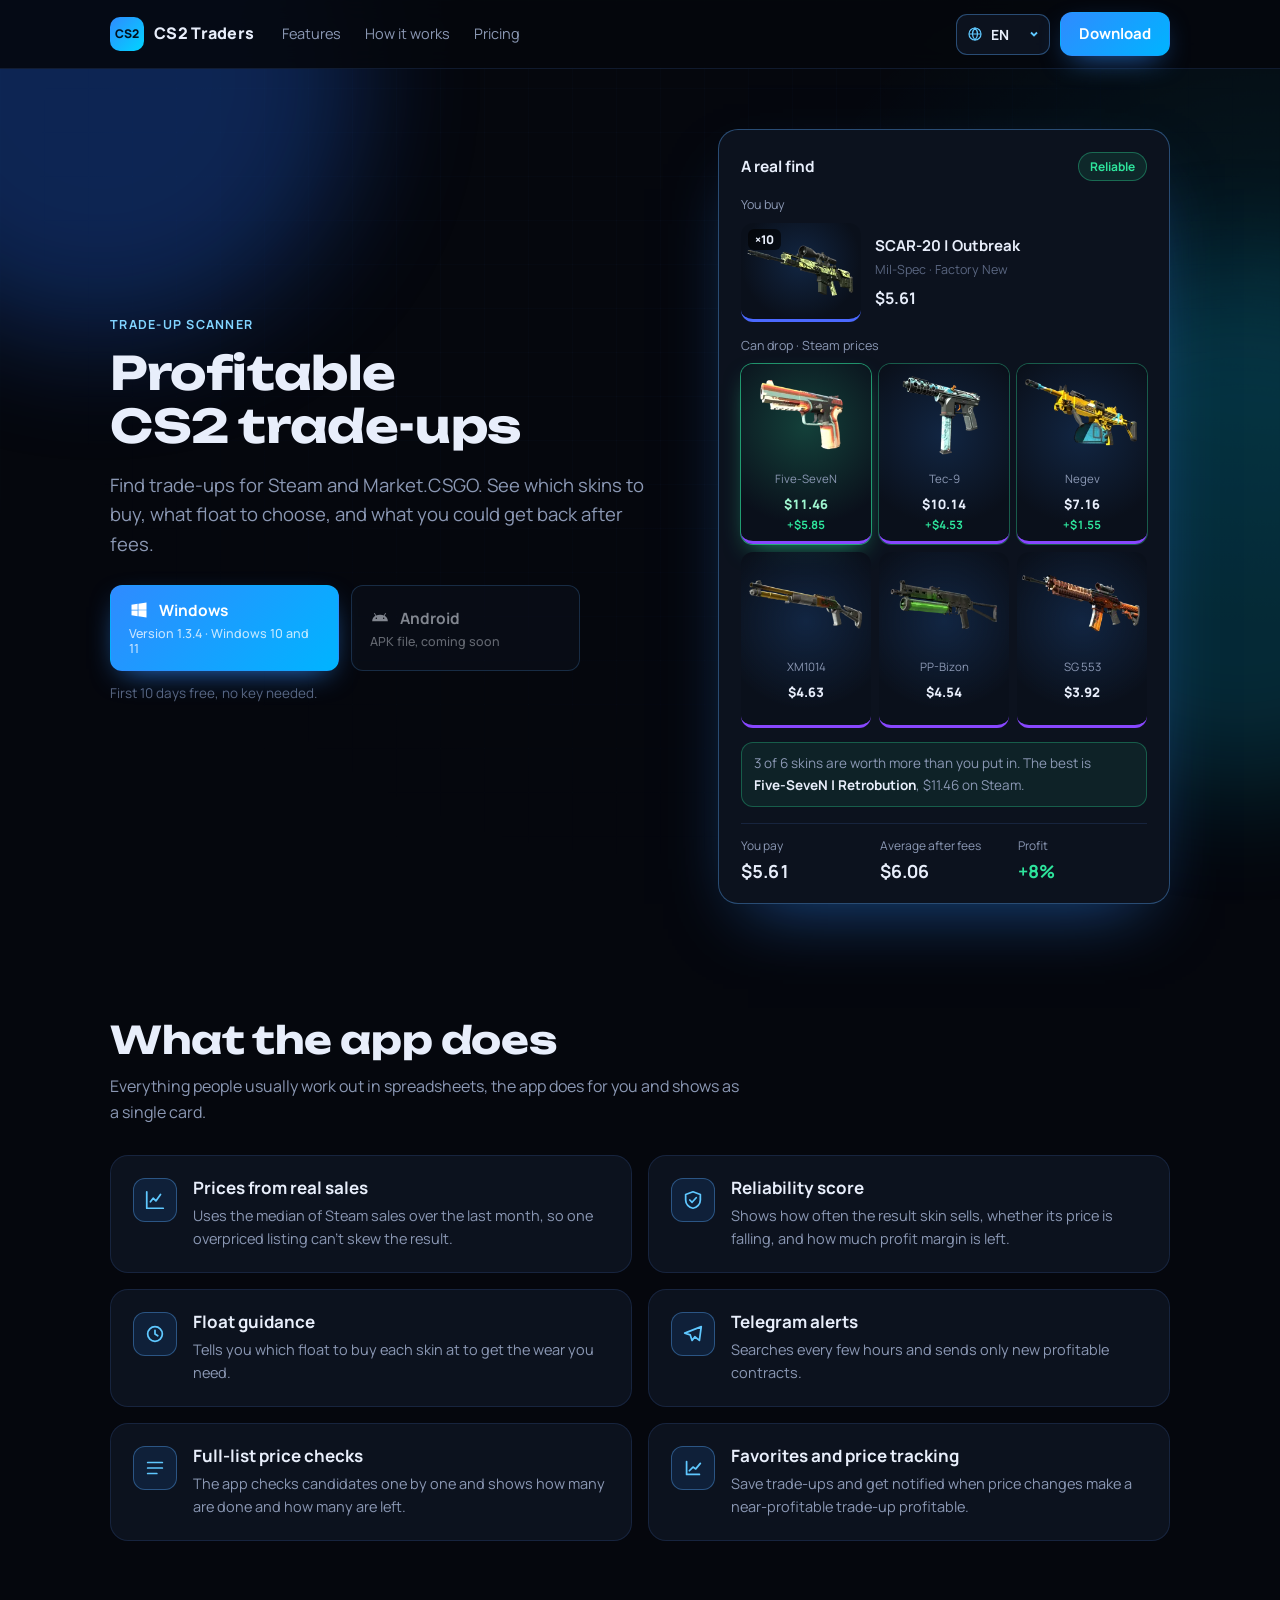
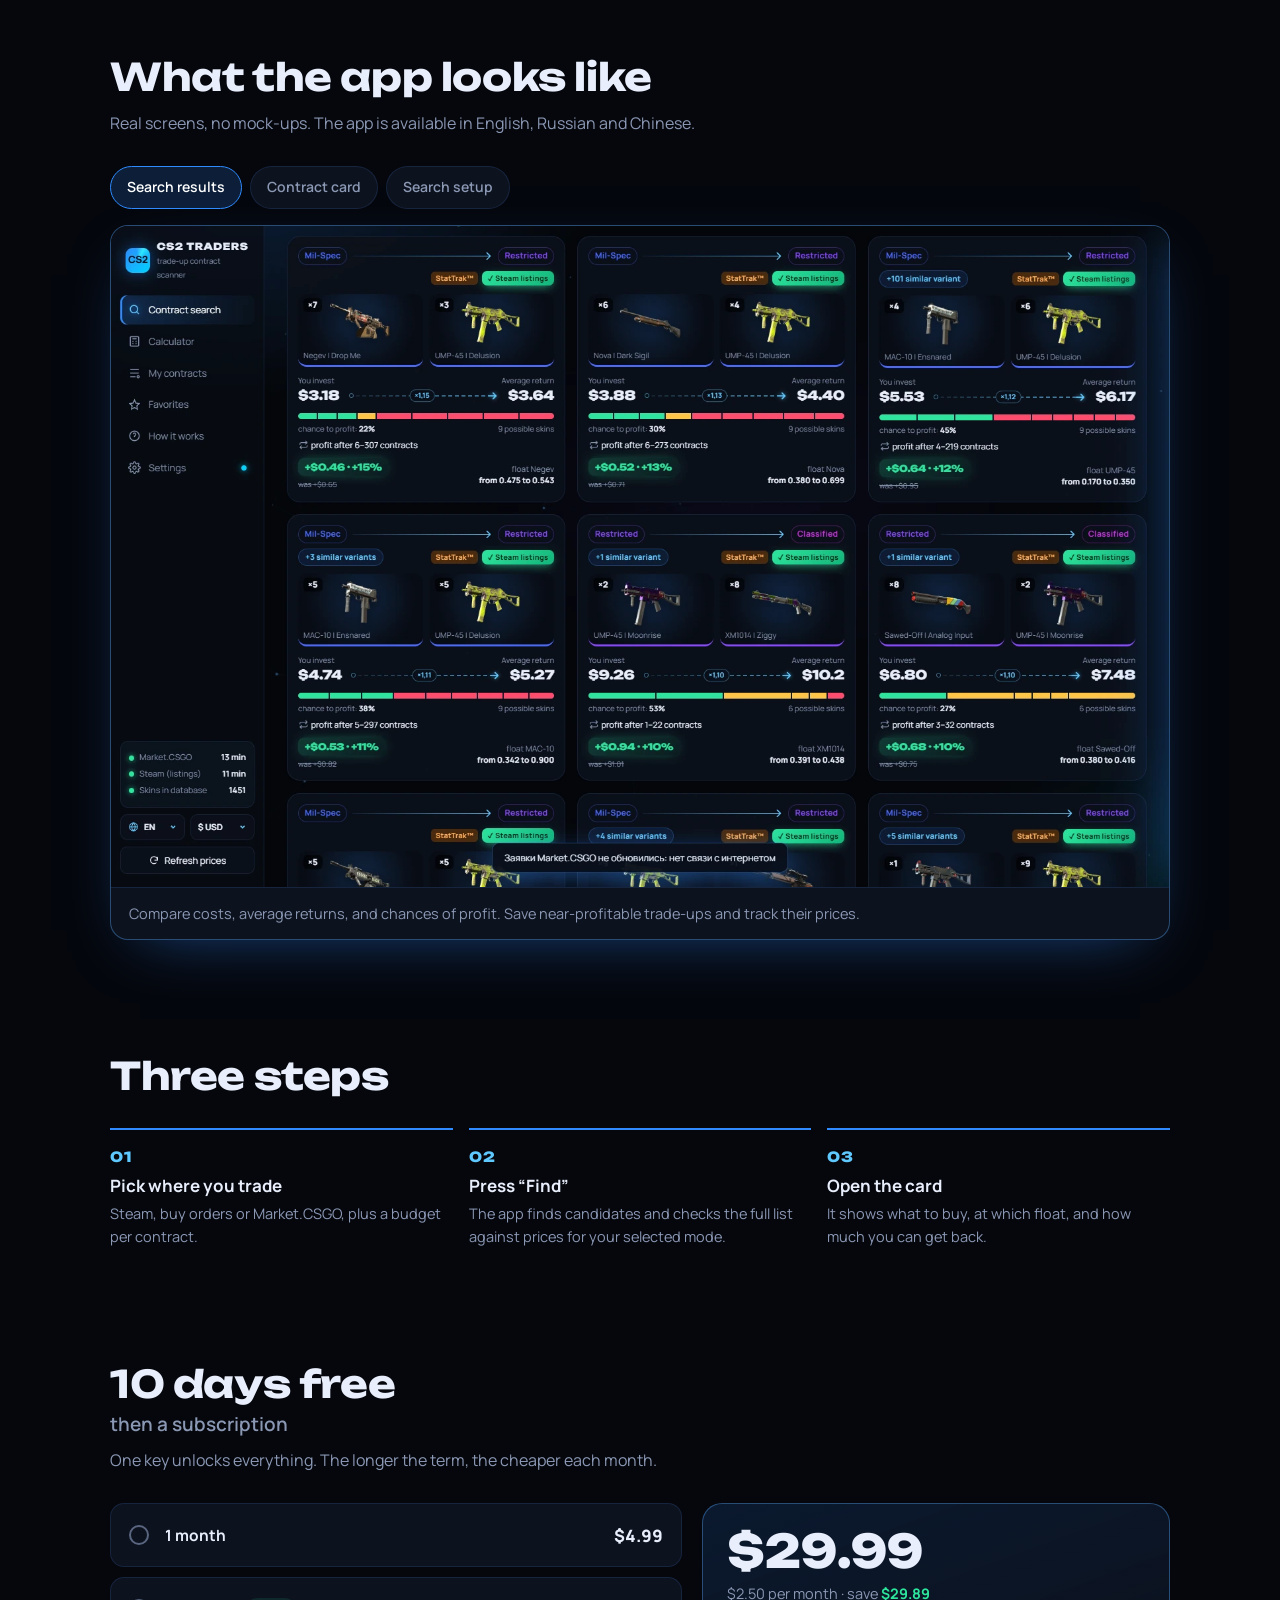
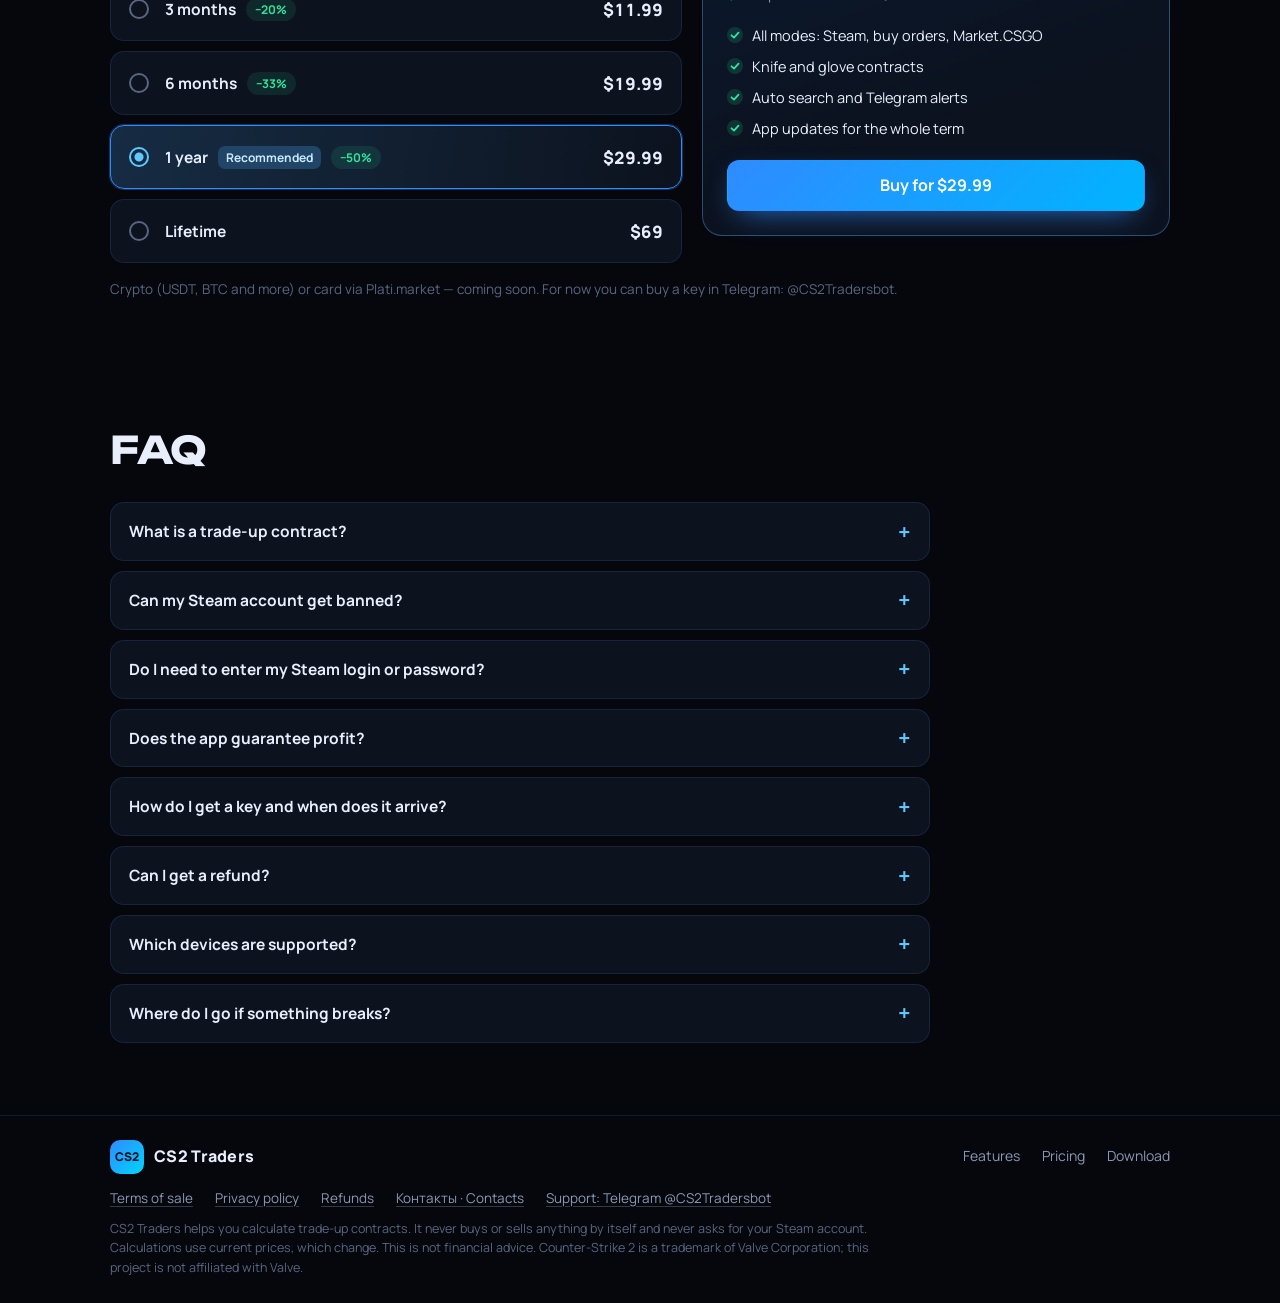
==== commit 4480f19e: "Сайт 2026-11-21 14:58" ====
--- a/index.html
+++ b/index.html
@@ -1,524 +1,557 @@
-<!doctype html>
-<html lang="ru">
-<head>
-<meta charset="utf-8">
-<meta name="viewport" content="width=device-width, initial-scale=1, viewport-fit=cover">
-<title>CS2 Traders</title>
-<meta name="claude:viewport-fit-sides" content="cover">
-<link rel="icon" href="favicon.svg" type="image/svg+xml">
-<style>
-/* шрифты лежат на самом сайте: Google Fonts в Китае заблокирован, в РФ бывает медленным */
-@font-face{font-family:'Manrope';font-style:normal;font-weight:400;font-display:swap;src:url(fonts/manrope-cyrillic-400.woff2) format('woff2');unicode-range:U+0301,U+0400-045F,U+0490-0491,U+04B0-04B1,U+2116}
-@font-face{font-family:'Manrope';font-style:normal;font-weight:400;font-display:swap;src:url(fonts/manrope-latin-400.woff2) format('woff2');unicode-range:U+0000-00FF,U+0131,U+0152-0153,U+02BB-02BC,U+02C6,U+02DA,U+02DC,U+0304,U+0308,U+0329,U+2000-206F,U+20AC,U+2122,U+2191,U+2193,U+2212,U+2215,U+FEFF,U+FFFD}
-@font-face{font-family:'Manrope';font-style:normal;font-weight:500;font-display:swap;src:url(fonts/manrope-cyrillic-500.woff2) format('woff2');unicode-range:U+0301,U+0400-045F,U+0490-0491,U+04B0-04B1,U+2116}
-@font-face{font-family:'Manrope';font-style:normal;font-weight:500;font-display:swap;src:url(fonts/manrope-latin-500.woff2) format('woff2');unicode-range:U+0000-00FF,U+0131,U+0152-0153,U+02BB-02BC,U+02C6,U+02DA,U+02DC,U+0304,U+0308,U+0329,U+2000-206F,U+20AC,U+2122,U+2191,U+2193,U+2212,U+2215,U+FEFF,U+FFFD}
-@font-face{font-family:'Manrope';font-style:normal;font-weight:600;font-display:swap;src:url(fonts/manrope-cyrillic-600.woff2) format('woff2');unicode-range:U+0301,U+0400-045F,U+0490-0491,U+04B0-04B1,U+2116}
-@font-face{font-family:'Manrope';font-style:normal;font-weight:600;font-display:swap;src:url(fonts/manrope-latin-600.woff2) format('woff2');unicode-range:U+0000-00FF,U+0131,U+0152-0153,U+02BB-02BC,U+02C6,U+02DA,U+02DC,U+0304,U+0308,U+0329,U+2000-206F,U+20AC,U+2122,U+2191,U+2193,U+2212,U+2215,U+FEFF,U+FFFD}
-@font-face{font-family:'Manrope';font-style:normal;font-weight:700;font-display:swap;src:url(fonts/manrope-cyrillic-700.woff2) format('woff2');unicode-range:U+0301,U+0400-045F,U+0490-0491,U+04B0-04B1,U+2116}
-@font-face{font-family:'Manrope';font-style:normal;font-weight:700;font-display:swap;src:url(fonts/manrope-latin-700.woff2) format('woff2');unicode-range:U+0000-00FF,U+0131,U+0152-0153,U+02BB-02BC,U+02C6,U+02DA,U+02DC,U+0304,U+0308,U+0329,U+2000-206F,U+20AC,U+2122,U+2191,U+2193,U+2212,U+2215,U+FEFF,U+FFFD}
-@font-face{font-family:'Manrope';font-style:normal;font-weight:800;font-display:swap;src:url(fonts/manrope-cyrillic-800.woff2) format('woff2');unicode-range:U+0301,U+0400-045F,U+0490-0491,U+04B0-04B1,U+2116}
-@font-face{font-family:'Manrope';font-style:normal;font-weight:800;font-display:swap;src:url(fonts/manrope-latin-800.woff2) format('woff2');unicode-range:U+0000-00FF,U+0131,U+0152-0153,U+02BB-02BC,U+02C6,U+02DA,U+02DC,U+0304,U+0308,U+0329,U+2000-206F,U+20AC,U+2122,U+2191,U+2193,U+2212,U+2215,U+FEFF,U+FFFD}
-@font-face{font-family:'Unbounded';font-style:normal;font-weight:600;font-display:swap;src:url(fonts/unbounded-cyrillic-600.woff2) format('woff2');unicode-range:U+0301,U+0400-045F,U+0490-0491,U+04B0-04B1,U+2116}
-@font-face{font-family:'Unbounded';font-style:normal;font-weight:600;font-display:swap;src:url(fonts/unbounded-latin-600.woff2) format('woff2');unicode-range:U+0000-00FF,U+0131,U+0152-0153,U+02BB-02BC,U+02C6,U+02DA,U+02DC,U+0304,U+0308,U+0329,U+2000-206F,U+20AC,U+2122,U+2191,U+2193,U+2212,U+2215,U+FEFF,U+FFFD}
-@font-face{font-family:'Unbounded';font-style:normal;font-weight:700;font-display:swap;src:url(fonts/unbounded-cyrillic-700.woff2) format('woff2');unicode-range:U+0301,U+0400-045F,U+0490-0491,U+04B0-04B1,U+2116}
-@font-face{font-family:'Unbounded';font-style:normal;font-weight:700;font-display:swap;src:url(fonts/unbounded-latin-700.woff2) format('woff2');unicode-range:U+0000-00FF,U+0131,U+0152-0153,U+02BB-02BC,U+02C6,U+02DA,U+02DC,U+0304,U+0308,U+0329,U+2000-206F,U+20AC,U+2122,U+2191,U+2193,U+2212,U+2215,U+FEFF,U+FFFD}
-@font-face{font-family:'Unbounded';font-style:normal;font-weight:800;font-display:swap;src:url(fonts/unbounded-cyrillic-800.woff2) format('woff2');unicode-range:U+0301,U+0400-045F,U+0490-0491,U+04B0-04B1,U+2116}
-@font-face{font-family:'Unbounded';font-style:normal;font-weight:800;font-display:swap;src:url(fonts/unbounded-latin-800.woff2) format('woff2');unicode-range:U+0000-00FF,U+0131,U+0152-0153,U+02BB-02BC,U+02C6,U+02DA,U+02DC,U+0304,U+0308,U+0329,U+2000-206F,U+20AC,U+2122,U+2191,U+2193,U+2212,U+2215,U+FEFF,U+FFFD}
-
-/* Тёмный неон в стиле программы (один тёмный облик намеренно). Простые блоки, ровные ряды. */
-:root{
-  --bg:#05070d; --panel:#0c121e; --panel2:#111a2a; --line:rgba(90,150,255,.14); --line2:rgba(90,170,255,.38);
-  --text:#e8eefb; --muted:#8b98b4; --dim:#5a6680;
-  --acc:#2f8bff; --acc2:#5fc8ff; --cyan:#00d5ff; --good:#2ee59d;
-  --fdisplay:"Unbounded","Manrope",system-ui,sans-serif; --fbody:"Manrope",system-ui,-apple-system,"Segoe UI","PingFang SC","Microsoft YaHei",sans-serif;
-  color-scheme:dark;
-}
-*{box-sizing:border-box}
-html{background:#05070d}
-body{margin:0;position:relative;z-index:0;background:radial-gradient(1000px 640px at 12% -8%,rgba(47,139,255,.17),transparent 60%),radial-gradient(800px 600px at 100% 6%,rgba(0,213,255,.09),transparent 60%),var(--bg);
-  color:var(--text);font-family:var(--fbody);font-size:16px;line-height:1.6;-webkit-font-smoothing:antialiased}
-.wrap{max-width:1100px;margin:0 auto;padding-left:max(20px,env(safe-area-inset-left,0px));padding-right:max(20px,env(safe-area-inset-right,0px))}
-a{color:inherit;text-decoration:none}
-h1,h2,h3{margin:0;line-height:1.15;text-wrap:balance}
-h1,h2{font-family:var(--fdisplay);font-weight:700;letter-spacing:-.4px}
-html[lang="zh"] h1,html[lang="zh"] h2{font-family:var(--fbody);font-weight:800;letter-spacing:0}
-.eyebrow{font-size:12.5px;font-weight:700;letter-spacing:1.6px;text-transform:uppercase;color:var(--acc2)}
-:focus-visible{outline:2px solid var(--acc2);outline-offset:3px;border-radius:8px}
-
-/* шапка */
-header{position:sticky;top:env(safe-area-inset-top,0px);z-index:20;background:rgba(5,7,13,.88);backdrop-filter:blur(12px);border-bottom:1px solid var(--line)}
-body::before{content:"";position:fixed;inset:0 0 auto;height:env(safe-area-inset-top,0px);z-index:21;background:#05070d}
-.nav{display:flex;align-items:center;gap:14px;padding-block:12px}
-.logo{display:flex;align-items:center;gap:10px;font-weight:800;letter-spacing:.3px;white-space:nowrap}
-.mark{width:34px;height:34px;border-radius:10px;display:grid;place-items:center;font-size:12px;font-weight:800;color:#00111f;background:linear-gradient(135deg,var(--acc),var(--cyan));flex:none}
-.links{display:flex;gap:24px;margin-left:14px;font-size:14.5px;color:var(--muted)}
-.links a:hover{color:var(--text)}
-.nav-r{margin-left:auto;display:flex;align-items:center;gap:10px}
-.lang{position:relative}
-.lang select{appearance:none;-webkit-appearance:none;font:700 14px var(--fbody);color:var(--text);background:var(--panel);border:1px solid var(--line2);border-radius:11px;
-  padding:10px 30px 10px 34px;cursor:pointer}
-.lang svg{position:absolute;pointer-events:none;top:50%;transform:translateY(-50%);width:16px;height:16px;stroke:var(--acc2);fill:none;stroke-width:1.8}
-.lang .globe{left:11px}.lang .chev{right:10px;width:12px;height:12px}
-
-.btn{display:inline-flex;align-items:center;justify-content:center;gap:10px;font:700 15px/1.2 var(--fbody);border-radius:12px;padding:12px 18px;border:1px solid transparent;cursor:pointer;transition:transform .15s,box-shadow .2s,background .2s;white-space:nowrap}
-.btn svg{width:20px;height:20px;flex:none}
-.btn-primary{background:linear-gradient(135deg,#2f8bff,#00b4ff);color:#fff;box-shadow:0 10px 30px -12px rgba(47,139,255,.9)}
-.btn-primary:hover{transform:translateY(-1px)}
-.btn-ghost{background:var(--panel);border-color:var(--line2);color:var(--text)}
-.btn-ghost:hover{background:var(--panel2)}
-
-/* первый экран */
-.hero{display:grid;grid-template-columns:1.1fr .9fr;gap:56px;align-items:center;padding-block:60px 52px}
-.hero h1{font-size:clamp(30px,5.4vw,54px);margin-top:14px}
-.hero h1 span{color:var(--acc2)}
-.lead{font-size:clamp(16px,2.2vw,18.5px);color:var(--muted);margin:18px 0 26px;max-width:32em}
-.dl{display:grid;grid-template-columns:1fr 1fr;gap:12px;max-width:470px}
-.dl .btn{flex-direction:column;align-items:flex-start;gap:6px;padding:14px 18px;min-height:76px;white-space:normal}
-.dl .btn .t{display:flex;align-items:center;gap:10px;font-size:15.5px}
-.dl .btn small{font-weight:500;font-size:12.5px;opacity:.75}
-.dl-note{font-size:13.5px;color:var(--dim);margin-top:12px}
-
-/* пример результата: подписи слева, значения справа */
-.res{background:var(--panel);border:1px solid var(--line2);border-radius:20px;padding:22px 22px 18px;box-shadow:0 30px 70px -30px rgba(47,139,255,.55)}
-.res-top{display:flex;align-items:center;justify-content:space-between;gap:12px;margin-bottom:10px}
-.res-top b{font-size:15.5px}
-.chip{font-size:12px;font-weight:700;border-radius:999px;padding:4px 11px;white-space:nowrap;color:var(--good);background:rgba(46,229,157,.1);border:1px solid rgba(46,229,157,.35)}
-.res .lbl{font-size:12.5px;color:var(--muted);margin:14px 0 8px}
-.th{position:relative;background:radial-gradient(circle at 50% 40%,rgba(47,139,255,.16),#0a101b 72%);border-radius:12px;border-bottom:3px solid var(--rc);display:grid;justify-items:center;padding:8px 6px 7px}
-.th img{width:100%;max-width:120px;aspect-ratio:4/3;object-fit:contain;display:block}
-.th small{font-size:11.5px;color:var(--muted);margin-top:3px;white-space:nowrap;overflow:hidden;text-overflow:ellipsis;max-width:100%}
-.th .cnt{position:absolute;top:6px;left:7px;font-size:12px;font-weight:800;background:rgba(0,0,0,.6);border-radius:6px;padding:1px 7px}
-.in-skin{display:grid;grid-template-columns:120px minmax(0,1fr);gap:14px;align-items:center}
-.in-skin b{display:block;font-size:15px}
-.in-skin small{display:block;font-size:12.5px;color:var(--dim);margin-top:2px}
-.outs{display:grid;grid-template-columns:repeat(5,minmax(0,1fr));gap:7px}
-.outs .th{padding:6px 4px 5px}
-.nums{display:grid;grid-template-columns:repeat(3,minmax(0,1fr));gap:10px;border-top:1px solid var(--line);margin-top:16px;padding-top:14px}
-.nums div{display:flex;flex-direction:column;gap:2px}
-.nums span{font-size:12px;color:var(--muted)}
-.nums b{font-size:18px;font-variant-numeric:tabular-nums}
-.nums b.g{color:var(--good)}
-.kv{display:flex;justify-content:space-between;align-items:baseline;gap:16px;padding-block:11px;border-top:1px solid var(--line);font-size:14.5px}
-.kv:first-of-type{border-top:0}
-.kv span{color:var(--muted)}
-.kv b{text-align:right;font-variant-numeric:tabular-nums}
-.kv b.g{color:var(--good);font-size:17px}
-
-/* секции */
-section{padding-block:52px}
-.head{max-width:640px;margin-bottom:30px}
-.head h2{font-size:clamp(24px,3.8vw,38px);margin-top:10px}
-.head p{color:var(--muted);margin:12px 0 0}
-.feat{display:grid;grid-template-columns:repeat(2,minmax(0,1fr));gap:16px}
-.f{display:grid;grid-template-columns:44px minmax(0,1fr);gap:16px;background:var(--panel);border:1px solid var(--line);border-radius:18px;padding:22px}
-.f .ic{width:44px;height:44px;border-radius:12px;display:grid;place-items:center;background:rgba(47,139,255,.12);border:1px solid var(--line2)}
-.f .ic svg{width:22px;height:22px;stroke:var(--acc2);fill:none;stroke-width:1.9;stroke-linecap:round;stroke-linejoin:round}
-.f h3{font-size:17px;font-weight:700;margin-bottom:6px}
-.f p{margin:0;color:var(--muted);font-size:14.5px}
-.shot-tabs{display:flex;gap:8px;flex-wrap:wrap;margin-bottom:16px}
-.shot-tabs button{font:inherit;font-size:14px;font-weight:600;color:var(--muted);background:var(--panel);border:1px solid var(--line);border-radius:999px;padding:9px 16px;cursor:pointer}
-.shot-tabs button.on{color:#fff;background:rgba(47,139,255,.18);border-color:var(--acc)}
-.shot{margin:0;border:1px solid var(--line2);border-radius:18px;overflow:hidden;background:var(--panel);box-shadow:0 20px 60px -30px rgba(47,139,255,.55)}
-.shot img{display:block;width:100%;height:auto;aspect-ratio:16/10}
-.shot figcaption{padding:14px 18px;color:var(--muted);font-size:14.5px;border-top:1px solid var(--line)}
-.steps{display:grid;grid-template-columns:repeat(3,minmax(0,1fr));gap:16px}
-.step{border-top:2px solid var(--acc);padding-top:16px}
-.step .n{font-family:var(--fdisplay);font-weight:800;color:var(--acc2);font-size:14px;letter-spacing:1px}
-.step h3{font-size:17px;font-weight:700;margin:8px 0 6px}
-.step p{margin:0;color:var(--muted);font-size:14.5px}
-
-/* цены: ровный список сроков + итог */
-.pricing{display:grid;grid-template-columns:minmax(0,1.1fr) minmax(0,.9fr);gap:20px;align-items:start}
-.plans{display:grid;gap:10px}
-.plan{display:grid;grid-template-columns:22px minmax(0,1fr) auto;align-items:center;gap:14px;min-height:64px;padding:12px 18px;
-  background:var(--panel);border:1px solid var(--line);border-radius:14px;cursor:pointer;text-align:left;font:inherit;color:var(--text);width:100%}
-.plan:hover{border-color:var(--line2)}
-.plan .rd{width:20px;height:20px;border-radius:50%;border:2px solid var(--dim)}
-.plan .nm{font-weight:700;font-size:15.5px;display:flex;align-items:center;gap:10px;flex-wrap:wrap}
-.plan .sv{font-size:12px;font-weight:700;color:var(--good);background:rgba(46,229,157,.1);border-radius:999px;padding:2px 9px}
-.plan .pr{font-weight:800;font-size:17px;font-variant-numeric:tabular-nums;white-space:nowrap}
-.plan.on{border-color:var(--acc);background:linear-gradient(90deg,rgba(47,139,255,.16),var(--panel));box-shadow:0 0 0 1px rgba(47,139,255,.35)}
-.plan.on .rd{border-color:var(--acc2);background:radial-gradient(circle,var(--acc2) 0 4px,transparent 5px)}
-.sumbox{background:linear-gradient(160deg,rgba(47,139,255,.14),var(--panel) 65%);border:1px solid var(--line2);border-radius:20px;padding:24px}
-.sumbox .price{font-family:var(--fdisplay);font-weight:800;font-size:clamp(36px,5vw,46px);line-height:1;font-variant-numeric:tabular-nums}
-.sumbox .per{color:var(--muted);margin-top:8px;font-size:14.5px;min-height:1.6em}
-.sumbox .per b{color:var(--good)}
-.sumbox ul{list-style:none;padding:0;margin:18px 0 20px;display:grid;gap:8px;font-size:14.5px}
-.sumbox li{display:flex;gap:9px;align-items:flex-start}
-.sumbox li::before{content:"";width:16px;height:16px;flex:none;margin-top:3px;border-radius:50%;background:rgba(46,229,157,.15) url("data:image/svg+xml,%3Csvg xmlns='http://www.w3.org/2000/svg' viewBox='0 0 16 16'%3E%3Cpath d='M4.5 8.3 7 10.6l4.5-5' fill='none' stroke='%232ee59d' stroke-width='1.8' stroke-linecap='round' stroke-linejoin='round'/%3E%3C/svg%3E") center/16px no-repeat}
-.sumbox .btn{width:100%;padding:15px 20px;font-size:16px}
-.pay{margin-top:16px;font-size:13.5px;color:var(--dim)}
-
-footer{border-top:1px solid var(--line);margin-top:20px}
-.foot{display:flex;align-items:center;justify-content:space-between;gap:16px;padding-block:24px 8px}
-.foot nav{display:flex;gap:22px;font-size:14px;color:var(--muted)}
-.foot nav a:hover{color:var(--text)}
-.legal{font-size:12.5px;color:var(--dim);padding-block:6px 26px;max-width:62em;line-height:1.55;margin:0}
-
-
-/* живость без нагрузки: только transform/opacity, CSS-анимации, на «меньше движения» выключено */
-.bg-fx{position:fixed;inset:0;z-index:-1;pointer-events:none;overflow:hidden}
-.bg-fx::before{content:"";position:absolute;inset:0;opacity:.45;
-  background-image:linear-gradient(rgba(90,150,255,.05) 1px,transparent 1px),linear-gradient(90deg,rgba(90,150,255,.05) 1px,transparent 1px);
-  background-size:44px 44px;mask-image:radial-gradient(ellipse at 50% 20%,#000 30%,transparent 75%);-webkit-mask-image:radial-gradient(ellipse at 50% 20%,#000 30%,transparent 75%)}
-.orb{position:absolute;width:520px;height:520px;border-radius:50%;filter:blur(60px);opacity:.35;will-change:transform}
-.orb.a{background:#1f5fd6;top:-180px;left:-160px;animation:drift 18s ease-in-out infinite alternate}
-.orb.b{background:#0aa6c9;top:30%;right:-220px;opacity:.22;animation:drift 22s ease-in-out infinite alternate-reverse}
-@keyframes drift{to{transform:translate(80px,60px)}}
-.hero h1{background:linear-gradient(90deg,#fff 0%,#cfe8ff 50%,var(--acc2) 100%);-webkit-background-clip:text;background-clip:text;color:transparent}
-.hero h1 span{color:inherit}
-.btn-primary{position:relative;overflow:hidden}
-.btn-primary::after{content:"";position:absolute;top:0;left:-60%;width:40%;height:100%;background:linear-gradient(100deg,transparent,rgba(255,255,255,.35),transparent);transform:skewX(-20deg);animation:shine 4s ease-in-out infinite}
-@keyframes shine{0%,70%{left:-60%}100%{left:130%}}
-.res{position:relative;animation:floaty 7s ease-in-out infinite}
-@keyframes floaty{50%{transform:translateY(-6px)}}
-.f,.plan,.sumbox{transition:border-color .25s,transform .25s,box-shadow .25s}
-.f:hover{border-color:var(--line2);transform:translateY(-3px);box-shadow:0 16px 40px -20px rgba(47,139,255,.6)}
-.out{padding:7px 4px 7px!important;gap:1px}
-.out small{white-space:normal!important;text-align:center;line-height:1.2;min-height:2.4em;display:flex!important;align-items:center;justify-content:center}
-.out .pz{font-size:13px;font-weight:800;font-variant-numeric:tabular-nums}
-.out.best{background:radial-gradient(circle at 50% 35%,rgba(136,71,255,.35),#0a101b 75%);box-shadow:0 0 0 1px rgba(136,71,255,.6),0 10px 26px -10px rgba(136,71,255,.8)}
-.out.best .pz{color:#c9b3ff}
-.x3{position:absolute;top:5px;right:5px;font-size:10.5px;font-weight:800;color:#1a0b33;background:#c9b3ff;border-radius:6px;padding:1px 6px}
-.in-skin .pz.big{display:block;margin-top:6px;font-size:16px;color:var(--text)}
-.hook{margin-top:14px;font-size:13.5px;color:var(--muted);background:rgba(136,71,255,.1);border:1px solid rgba(136,71,255,.3);border-radius:12px;padding:10px 12px}
-.hook b{color:var(--text)}
-.nums div{justify-content:flex-end}
-.nums span{white-space:nowrap}
-@media (max-width:520px){.out .pz{font-size:12px}.out small{font-size:10.5px}.orb{width:340px;height:340px}}
-@media (prefers-reduced-motion:reduce){.orb,.res,.btn-primary::after{animation:none!important}}
-
-
-.outs.six{grid-template-columns:repeat(3,minmax(0,1fr));gap:8px}
-.out .pl{font-size:11.5px;font-weight:700;color:var(--good);min-height:1.3em;font-variant-numeric:tabular-nums}
-.out.win{box-shadow:0 0 0 1px rgba(46,229,157,.35)}
-.out.best{background:radial-gradient(circle at 50% 35%,rgba(46,229,157,.22),#0a101b 75%);box-shadow:0 0 0 1px rgba(46,229,157,.6),0 10px 26px -10px rgba(46,229,157,.7)}
-.out.best .pz{color:#9ff5cf}
-.nw{white-space:nowrap}
-.hook{background:rgba(46,229,157,.08);border-color:rgba(46,229,157,.3)}
-
-
-.outs.six{grid-template-columns:repeat(3,minmax(0,1fr));gap:8px}
-.out .pl{font-size:11.5px;font-weight:700;color:var(--good);min-height:1.3em;font-variant-numeric:tabular-nums}
-.out.win{box-shadow:0 0 0 1px rgba(46,229,157,.35)}
-.out.best{background:radial-gradient(circle at 50% 35%,rgba(46,229,157,.22),#0a101b 75%);box-shadow:0 0 0 1px rgba(46,229,157,.6),0 10px 26px -10px rgba(46,229,157,.7)}
-.out.best .pz{color:#9ff5cf}
-.nw{white-space:nowrap}
-.hook{background:rgba(46,229,157,.08);border-color:rgba(46,229,157,.3)}
-
-.faq{display:grid;gap:10px;max-width:820px}
-.faq details{background:var(--panel);border:1px solid var(--line);border-radius:14px;padding:0 18px;transition:border-color .2s}
-.faq details[open]{border-color:var(--line2)}
-.faq summary{list-style:none;cursor:pointer;padding:16px 0;font-weight:700;font-size:15.5px;display:flex;justify-content:space-between;gap:14px;align-items:center}
-.faq summary::-webkit-details-marker{display:none}
-.faq summary::after{content:"+";display:inline-block;font-size:22px;line-height:1;color:var(--acc2);flex:none;transition:transform .2s}
-.faq details[open] summary::after{transform:rotate(45deg)}
-.faq p{margin:0 0 16px;color:var(--muted);font-size:14.5px}
-.docs{display:flex;flex-wrap:wrap;gap:8px 22px;font-size:13.5px;color:var(--muted);padding-block:6px 4px}
-.docs a{text-decoration:underline;text-underline-offset:3px;text-decoration-color:rgba(139,152,180,.35)}
-.docs a:hover{color:var(--text)}
-@media (max-width:900px){
-  .hero{grid-template-columns:1fr;gap:32px;padding-block:36px 28px}
-  .links{display:none}
-  .feat,.steps,.pricing{grid-template-columns:1fr}
-}
-@media (max-width:520px){
-  .dl{grid-template-columns:1fr}
-  .logo .nm-t{display:none}
-  .nav .btn-primary{padding:11px 14px}
-  .foot{flex-direction:column;align-items:flex-start;gap:14px}
-}
-@media (prefers-reduced-motion:reduce){*{transition:none!important}}
-/* широкие мониторы: увеличиваем всю страницу, чтобы не было мелко и пусто по краям */
-@media (min-width:1600px){body{zoom:1.2}}
-@media (min-width:1900px){body{zoom:1.35}}
-@media (min-width:2400px){body{zoom:1.6}}
-</style>
-</head>
-<body>
-
-<div class="bg-fx" aria-hidden="true"><span class="orb a"></span><span class="orb b"></span></div>
-<header>
-  <div class="wrap nav">
-    <a class="logo" href="#top"><span class="mark">CS2</span><span class="nm-t">CS2 Traders</span></a>
-    <nav class="links"><a href="#features" data-i="nav_f">Возможности</a><a href="#how" data-i="nav_h">Как пользоваться</a><a href="#pricing" data-i="nav_p">Цены</a></nav>
-    <div class="nav-r">
-      <label class="lang">
-        <svg class="globe" viewBox="0 0 24 24"><circle cx="12" cy="12" r="9"/><path d="M3 12h18M12 3c2.5 2.6 3.8 5.6 3.8 9s-1.3 6.4-3.8 9c-2.5-2.6-3.8-5.6-3.8-9S9.5 5.6 12 3z"/></svg>
-        <select id="lang" aria-label="Язык / Language / 语言">
-          <option value="ru">RU</option><option value="en">EN</option><option value="zh">中文</option>
-        </select>
-        <svg class="chev" viewBox="0 0 12 12"><path d="m3 4.5 3 3 3-3"/></svg>
-      </label>
-      <a class="btn btn-primary" href="#download" data-i="download">Скачать</a>
-    </div>
-  </div>
-</header>
-
-<main id="top">
-<div class="wrap hero" id="download">
-  <div>
-    <div class="eyebrow" data-i="eyebrow">Контракты обмена CS2</div>
-    <h1 data-i="h1" data-html>Выгодные контракты обмена <span>за пару минут</span></h1>
-    <p class="lead" data-i="lead">CS2 Traders перебирает все коллекции, считает шансы и float и сверяет цены с настоящими продажами в Steam. Ты сразу видишь, какие скины купить и сколько это принесёт.</p>
-    <div class="dl">
-      <a class="btn btn-primary" href="download/CS2-Traders-Setup.exe" download>
-        <span class="t"><svg viewBox="0 0 24 24" fill="currentColor"><path d="M3 5.6 10.4 4.5v7.1H3zm0 12.8 7.4 1.1v-7H3zm8.3 1.2L21 21v-8.6h-9.7zm0-15.2v7.2H21V3z"/></svg>Windows</span>
-        <small data-i="win_sub">Установщик, Windows 10 и 11</small>
-      </a>
-      <a class="btn btn-ghost" aria-disabled="true" style="pointer-events:none;opacity:.55">
-        <span class="t"><svg viewBox="0 0 24 24" fill="currentColor"><path d="M17.5 9.4 19 6.8a.5.5 0 0 0-.9-.5l-1.5 2.6A9 9 0 0 0 12 8c-1.6 0-3.2.3-4.6 1L5.9 6.3a.5.5 0 1 0-.9.5l1.5 2.6A8 8 0 0 0 2.6 16h18.8a8 8 0 0 0-3.9-6.6M7.6 13.3a.9.9 0 1 1 0-1.8.9.9 0 0 1 0 1.8m8.8 0a.9.9 0 1 1 0-1.8.9.9 0 0 1 0 1.8"/></svg>Android</span>
-        <small data-i="and_sub">APK-файл, скоро</small>
-      </a>
-    </div>
-    <p class="dl-note" data-i="dl_note">Первые 10 дней бесплатно, без ключа.</p>
-  </div>
-
-  <div class="res">
-    <div class="res-top"><b data-i="c_title">Пример из найденных</b><span class="chip" data-i="c_chip">Надёжный</span></div>
-    <div class="lbl" data-i="c_buy">Покупаешь</div>
-    <div class="in-skin">
-      <div class="th" style="--rc:#4b69ff"><img alt="" src="[data-uri]"><span class="cnt">×10</span></div>
-      <div><b class="sk" data-ru="SCAR-20 | Эпидемия" data-en="SCAR-20 | Outbreak">SCAR-20 | Эпидемия</b>
-        <small data-i="c_in_sub">Армейское · Прямо с завода</small>
-        <b class="pz big" data-rub="463 ₽" data-usd="$5.61">463 ₽</b></div>
-    </div>
-    <div class="lbl" data-i="c_out">Может выпасть · цены в Steam</div>
-    <div class="outs six"><div class="th out best" style="--rc:#8847ff"><img alt="" src="[data-uri]"><small class="sk" data-ru="Five-SeveN" data-en="Five-SeveN">Five-SeveN</small><b class="pz" data-rub="946 ₽" data-usd="$11.46">946 ₽</b><span class="pl" data-rub="+483 ₽" data-usd="+$5.85">+483 ₽</span></div><div class="th out win" style="--rc:#8847ff"><img alt="" src="[data-uri]"><small class="sk" data-ru="Tec-9" data-en="Tec-9">Tec-9</small><b class="pz" data-rub="837 ₽" data-usd="$10.14">837 ₽</b><span class="pl" data-rub="+374 ₽" data-usd="+$4.53">+374 ₽</span></div><div class="th out win" style="--rc:#8847ff"><img alt="" src="[data-uri]"><small class="sk" data-ru="Негев" data-en="Negev">Негев</small><b class="pz" data-rub="591 ₽" data-usd="$7.16">591 ₽</b><span class="pl" data-rub="+128 ₽" data-usd="+$1.55">+128 ₽</span></div><div class="th out" style="--rc:#8847ff"><img alt="" src="[data-uri]"><small class="sk" data-ru="XM1014" data-en="XM1014">XM1014</small><b class="pz" data-rub="382 ₽" data-usd="$4.63">382 ₽</b><span class="pl"></span></div><div class="th out" style="--rc:#8847ff"><img alt="" src="[data-uri]"><small class="sk" data-ru="ПП-19 «Бизон»" data-en="PP-Bizon">ПП-19 «Бизон»</small><b class="pz" data-rub="375 ₽" data-usd="$4.54">375 ₽</b><span class="pl"></span></div><div class="th out" style="--rc:#8847ff"><img alt="" src="[data-uri]"><small class="sk" data-ru="SG 553" data-en="SG 553">SG 553</small><b class="pz" data-rub="324 ₽" data-usd="$3.92">324 ₽</b><span class="pl"></span></div></div>
-    <div class="hook" data-i="c_hook" data-html>3 из 6 скинов дороже вложенного. Лучший — <b class="nw">Five-SeveN | Дань прошлому</b>, в Steam 946 ₽.</div>
-    <div class="nums">
-      <div><span data-i="c_cost">Вкладываешь</span><b class="pz" data-rub="463 ₽" data-usd="$5.61">463 ₽</b></div>
-      <div><span data-i="c_ev">В среднем на руки</span><b class="pz" data-rub="500 ₽" data-usd="$6.06">500 ₽</b></div>
-      <div><span data-i="c_profit">Прибыль</span><b class="g">+8%</b></div>
-    </div>
-  </div>
-</div>
-
-<section id="features">
-  <div class="wrap">
-    <div class="head"><h2 data-i="f_h">Что умеет программа</h2><p data-i="f_p">Всё, что обычно считают вручную в таблицах, программа делает сама и показывает итог одной карточкой.</p></div>
-    <div class="feat">
-      <div class="f"><div class="ic"><svg viewBox="0 0 24 24"><path d="M3 3v18h18"/><path d="m7 14 3-4 3 3 5-7"/></svg></div><div><h3 data-i="f1h">Цены по реальным продажам</h3><p data-i="f1p">Берёт медиану продаж в Steam за последний месяц. Один завышенный лот расчёт не испортит.</p></div></div>
-      <div class="f"><div class="ic"><svg viewBox="0 0 24 24"><path d="M12 3 4 6v6c0 4.5 3.4 8.3 8 9 4.6-.7 8-4.5 8-9V6z"/><path d="m8.5 12 2.5 2.5 4.5-5"/></svg></div><div><h3 data-i="f2h">Оценка надёжности</h3><p data-i="f2p">Показывает, как часто продаётся выпадающий скин, падает ли его цена и какой запас прибыли остаётся.</p></div></div>
-      <div class="f"><div class="ic"><svg viewBox="0 0 24 24"><circle cx="12" cy="12" r="8"/><path d="M12 8v4l3 2"/></svg></div><div><h3 data-i="f3h">Подсказка по float</h3><p data-i="f3p">Пишет, с каким float покупать каждый скин, чтобы выпал нужный износ.</p></div></div>
-      <div class="f"><div class="ic"><svg viewBox="0 0 24 24"><path d="M21 4 3 11l6 2 2 6 3-4 5 4z"/></svg></div><div><h3 data-i="f4h">Уведомления в Telegram</h3><p data-i="f4p">Сама ищет контракты раз в несколько часов и присылает только новые выгодные.</p></div></div>
-    </div>
-  </div>
-</section>
-
-<section id="shots">
-  <div class="wrap">
-    <div class="head"><h2 data-i="s_h">Как выглядит программа</h2><p data-i="s_p">Настоящие экраны, без монтажа.</p></div>
-    <div class="shot-tabs" role="tablist">
-      <button class="on" data-shot="0" data-i="s1">Результаты поиска</button>
-      <button data-shot="1" data-i="s2">Карточка контракта</button>
-      <button data-shot="2" data-i="s3">Настройка поиска</button>
-    </div>
-    <figure class="shot">
-      <img id="shot-img" src="img/app-results.webp" width="1600" height="1000" loading="lazy" decoding="async" alt="CS2 Traders">
-      <figcaption id="shot-cap" data-i="sc1">Сотни сочетаний перебраны за секунды. Остались только те, что в плюсе по реальным ценам Steam.</figcaption>
-    </figure>
-  </div>
-</section>
-
-<section id="how">
-  <div class="wrap">
-    <div class="head"><h2 data-i="h_h">Три шага</h2></div>
-    <div class="steps">
-      <div class="step"><div class="n">01</div><h3 data-i="s1h">Выбери, где торгуешь</h3><p data-i="s1p">Steam, автозакуп или Market.CSGO, и бюджет на один контракт.</p></div>
-      <div class="step"><div class="n">02</div><h3 data-i="s2h">Нажми «Найти»</h3><p data-i="s2p">Программа переберёт варианты и проверит лучшие по ценам Steam.</p></div>
-      <div class="step"><div class="n">03</div><h3 data-i="s3h">Открой карточку</h3><p data-i="s3p">Там написано, что купить, с каким float и сколько можно получить.</p></div>
-    </div>
-  </div>
-</section>
-
-<section id="pricing">
-  <div class="wrap">
-    <div class="head"><h2 data-i="p_h">10 дней бесплатно, дальше по подписке</h2><p data-i="p_p">Один ключ открывает все возможности. Чем длиннее срок, тем дешевле месяц.</p></div>
-    <div class="pricing">
-      <div class="plans" role="radiogroup" id="plans"></div>
-      <div class="sumbox">
-        <div class="price" id="s-price"></div>
-        <div class="per" id="s-per"></div>
-        <ul>
-          <li data-i="l1">Все сценарии: Steam, автозакуп, Market.CSGO</li>
-          <li data-i="l2">Контракты на ножи и перчатки</li>
-          <li data-i="l3">Автопоиск и уведомления в Telegram</li>
-          <li data-i="l4">Обновления программы на весь срок</li>
-        </ul>
-        <a class="btn btn-primary" id="s-buy" href="https://t.me/CS2Tradersbot" target="_blank" rel="noopener"></a>
-      </div>
-    </div>
-    <p class="pay" data-i="pay">Оплата криптовалютой (USDT, BTC и др.) или картой через Plati.market — подключаем. Пока ключ можно купить в Telegram: @CS2Tradersbot.</p>
-  </div>
-</section>
-<section id="faq">
-  <div class="wrap">
-    <div class="head"><h2 data-i="faq_h">Частые вопросы</h2></div>
-    <div class="faq" id="faq-list"></div>
-  </div>
-</section>
-</main>
-
-<footer>
-  <div class="wrap foot">
-    <span class="logo"><span class="mark">CS2</span>CS2 Traders</span>
-    <nav><a href="#features" data-i="nav_f">Возможности</a><a href="#pricing" data-i="nav_p">Цены</a><a href="#download" data-i="download">Скачать</a></nav>
-  </div>
-  <div class="wrap docs">
-    <a href="offer.html" data-i="d_offer">Публичная оферта</a><a href="privacy.html" data-i="d_privacy">Политика конфиденциальности</a>
-    <a href="refund.html" data-i="d_refund">Возврат средств</a><a href="contacts.html">Контакты · Contacts</a><a href="https://t.me/CS2Tradersbot" target="_blank" rel="noopener"><span data-i="d_contacts">Поддержка</span>: Telegram @CS2Tradersbot</a>
-  </div>
-  <div class="wrap"><p class="legal" data-i="legal">CS2 Traders помогает считать контракты обмена. Программа ничего не покупает и не продаёт сама и не просит данные аккаунта Steam. Расчёты основаны на текущих ценах, а они меняются. Это не финансовый совет. Counter-Strike 2 — товарный знак Valve Corporation, проект с Valve не связан.</p></div>
-</footer>
-
-<script>
-(() => {
-  const T = {
-    ru: {faq_h:'Частые вопросы',s_h:'Как выглядит программа',s_p:'Настоящие экраны, без монтажа.',s1:'Результаты поиска',s2:'Карточка контракта',s3:'Настройка поиска',sc1:'Сотни сочетаний перебраны за секунды. Остались только те, что в плюсе по реальным ценам Steam.',sc2:'По каждому контракту: что купить, с каким float, сколько получишь и насколько он надёжен.',sc3:'Выбери, где покупаешь и продаёшь, бюджет и что для тебя важнее. Остальное программа сделает сама.',d_offer:'Публичная оферта',d_privacy:'Политика конфиденциальности',d_refund:'Возврат средств',d_contacts:'Поддержка',nav_f:'Возможности',nav_h:'Как пользоваться',nav_p:'Цены',download:'Скачать',eyebrow:'Контракты обмена CS2',
-      h1:'Выгодные контракты обмена <span>за пару минут</span>',
-      lead:'CS2 Traders перебирает все коллекции, считает шансы и float и сверяет цены с настоящими продажами в Steam. Ты сразу видишь, какие скины купить и сколько это принесёт.',
-      win_sub:'Установщик, Windows 10 и 11',and_sub:'APK-файл, скоро',dl_note:'Первые 10 дней бесплатно, без ключа.',
-      c_title:'Пример из найденных',c_chip:'Надёжный',c_buy:'Покупаешь',c_in_sub:'Армейское · Прямо с завода',c_out:'Может выпасть · цены в Steam',c_cost:'Вкладываешь',c_ev:'В среднем на руки',c_x3:'×3',c_hook:'3 из 6 скинов дороже вложенного. Лучший — <b class="nw">Five-SeveN | Дань прошлому</b>, в Steam 946 ₽.',c_chance:'Шанс выйти в плюс',c_profit:'Прибыль',
-      f_h:'Что умеет программа',f_p:'Всё, что обычно считают вручную в таблицах, программа делает сама и показывает итог одной карточкой.',
-      f1h:'Цены по реальным продажам',f1p:'Берёт медиану продаж в Steam за последний месяц. Один завышенный лот расчёт не испортит.',
-      f2h:'Оценка надёжности',f2p:'Показывает, как часто продаётся выпадающий скин, падает ли его цена и какой запас прибыли остаётся.',
-      f3h:'Подсказка по float',f3p:'Пишет, с каким float покупать каждый скин, чтобы выпал нужный износ.',
-      f4h:'Уведомления в Telegram',f4p:'Сама ищет контракты раз в несколько часов и присылает только новые выгодные.',
-      h_h:'Три шага',s1h:'Выбери, где торгуешь',s1p:'Steam, автозакуп или Market.CSGO, и бюджет на один контракт.',
-      s2h:'Нажми «Найти»',s2p:'Программа переберёт варианты и проверит лучшие по ценам Steam.',s3h:'Открой карточку',s3p:'Там написано, что купить, с каким float и сколько можно получить.',
-      p_h:'10 дней бесплатно, дальше по подписке',p_p:'Один ключ открывает все возможности. Чем длиннее срок, тем дешевле месяц.',
-      plans:['1 месяц','3 месяца','6 месяцев','1 год','Навсегда'],per:(m,s)=>`${m} в месяц · экономия <b>${s}</b>`,per1:'Можно продлить в любой момент',perF:'Один платёж, без продлений',buy:p=>`Купить за ${p}`,
-      l1:'Все сценарии: Steam, автозакуп, Market.CSGO',l2:'Контракты на ножи и перчатки',l3:'Автопоиск и уведомления в Telegram',l4:'Обновления программы на весь срок',
-      pay:'Оплата криптовалютой (USDT, BTC и др.) или картой через Plati.market — подключаем. Пока ключ можно купить в Telegram: @CS2Tradersbot.',
-      legal:'CS2 Traders помогает считать контракты обмена. Программа ничего не покупает и не продаёт сама и не просит данные аккаунта Steam. Расчёты основаны на текущих ценах, а они меняются. Это не финансовый совет. Counter-Strike 2 — товарный знак Valve Corporation, проект с Valve не связан.'},
-    en: {faq_h:'FAQ',s_h:'What the app looks like',s_p:'Real screens, no mock-ups. The app is available in English, Russian and Chinese.',s1:'Search results',s2:'Contract card',s3:'Search setup',sc1:'Hundreds of combinations checked in seconds. Only the ones that stay profitable at real Steam prices are left.',sc2:'For every contract: what to buy, which float, what you get back and how reliable it is.',sc3:'Pick where you buy and sell, your budget and what matters most. The app does the rest.',d_offer:'Terms of sale',d_privacy:'Privacy policy',d_refund:'Refunds',d_contacts:'Support',nav_f:'Features',nav_h:'How it works',nav_p:'Pricing',download:'Download',eyebrow:'CS2 trade-up contracts',
-      h1:'Profitable trade-ups <span>in a couple of minutes</span>',
-      lead:'CS2 Traders checks every collection, works out odds and float, and compares prices with real Steam sales. You see right away which skins to buy and what you can earn.',
-      win_sub:'Installer, Windows 10 and 11',and_sub:'APK file, coming soon',dl_note:'First 10 days free, no key needed.',
-      c_title:'A real find',c_chip:'Reliable',c_buy:'You buy',c_in_sub:'Mil-Spec · Factory New',c_out:'Can drop · Steam prices',c_cost:'You pay',c_ev:'Average after fees',c_x3:'×3',c_hook:'3 of 6 skins are worth more than you put in. The best is <b class="nw">Five-SeveN | Retrobution</b>, $11.46 on Steam.',c_chance:'Chance of profit',c_profit:'Profit',
-      f_h:'What the app does',f_p:'Everything people usually work out in spreadsheets, the app does for you and shows as a single card.',
-      f1h:'Prices from real sales',f1p:'Uses the median of Steam sales over the last month, so one overpriced listing can’t skew the result.',
-      f2h:'Reliability score',f2p:'Shows how often the result skin sells, whether its price is falling, and how much profit margin is left.',
-      f3h:'Float guidance',f3p:'Tells you which float to buy each skin at to get the wear you need.',
-      f4h:'Telegram alerts',f4p:'Searches every few hours and sends only new profitable contracts.',
-      h_h:'Three steps',s1h:'Pick where you trade',s1p:'Steam, buy orders or Market.CSGO, plus a budget per contract.',
-      s2h:'Press “Find”',s2p:'The app tries every option and checks the best ones against Steam prices.',s3h:'Open the card',s3p:'It shows what to buy, at which float, and how much you can get back.',
-      p_h:'10 days free, then a subscription',p_p:'One key unlocks everything. The longer the term, the cheaper each month.',
-      plans:['1 month','3 months','6 months','1 year','Lifetime'],per:(m,s)=>`${m} per month · save <b>${s}</b>`,per1:'Renew any time',perF:'One payment, no renewals',buy:p=>`Buy for ${p}`,
-      l1:'All modes: Steam, buy orders, Market.CSGO',l2:'Knife and glove contracts',l3:'Auto search and Telegram alerts',l4:'App updates for the whole term',
-      pay:'Crypto (USDT, BTC and more) or card via Plati.market — coming soon. For now you can buy a key in Telegram: @CS2Tradersbot.',
-      legal:'CS2 Traders helps you calculate trade-up contracts. It never buys or sells anything by itself and never asks for your Steam account. Calculations use current prices, which change. This is not financial advice. Counter-Strike 2 is a trademark of Valve Corporation; this project is not affiliated with Valve.'},
-    zh: {faq_h:'常见问题',s_h:'软件界面',s_p:'真实截图，未经修饰。软件支持中文、英文和俄文界面。',s1:'搜索结果',s2:'合同详情',s3:'搜索设置',sc1:'几秒内检查数百种组合，只保留按 Steam 真实价格仍能盈利的合同。',sc2:'每个合同都写明：买什么、什么磨损度、能拿回多少、可靠程度如何。',sc3:'选择在哪里买卖、预算和你最看重的指标，剩下的交给软件。',d_offer:'销售条款',d_privacy:'隐私政策',d_refund:'退款',d_contacts:'客服',nav_f:'功能',nav_h:'使用方法',nav_p:'价格',download:'下载',eyebrow:'CS2 汰换合同',
-      h1:'<span>几分钟内</span>找到赚钱的汰换合同',
-      lead:'CS2 Traders 会遍历所有收藏品，计算概率和磨损值，并与 Steam 真实成交价核对。你马上就能看到该买哪些皮肤、能赚多少。',
-      win_sub:'安装程序，Windows 10 和 11',and_sub:'APK 文件，即将推出',dl_note:'前 10 天免费，无需密钥。',
-      c_title:'真实案例',c_chip:'稳定',c_buy:'购买',c_in_sub:'军规级 · 崭新出厂',c_out:'可能获得 · Steam 价格',c_cost:'投入',c_ev:'扣费后平均',c_x3:'×3',c_hook:'6 个皮肤中有 3 个比投入更值钱。最好的是 <b class="nw">Five-SeveN | Retrobution</b>，Steam 价格 $11.46。',c_chance:'盈利概率',c_profit:'利润',
-      f_h:'软件能做什么',f_p:'平时要在表格里手算的东西，软件自动算好，用一张卡片展示结果。',
-      f1h:'按真实成交价计算',f1p:'取 Steam 近一个月成交价的中位数，个别虚高挂单不会影响结果。',
-      f2h:'稳定性评估',f2p:'显示产出皮肤的成交频率、价格是否在下跌以及剩余的利润空间。',
-      f3h:'磨损值提示',f3p:'告诉你每个皮肤该买什么磨损值，才能得到想要的外观。',
-      f4h:'Telegram 通知',f4p:'每隔几小时自动搜索，只推送新的盈利合同。',
-      h_h:'三个步骤',s1h:'选择交易平台',s1p:'Steam、求购或 Market.CSGO，以及每份合同的预算。',
-      s2h:'点击“查找”',s2p:'软件遍历所有方案，并用 Steam 价格核对最优的几个。',s3h:'打开卡片',s3p:'卡片上写明买什么、什么磨损值、能拿回多少。',
-      p_h:'免费 10 天，之后订阅',p_p:'一个密钥解锁全部功能。期限越长，每月越便宜。',
-      plans:['1 个月','3 个月','6 个月','1 年','永久'],per:(m,s)=>`每月 ${m} · 节省 <b>${s}</b>`,per1:'随时续费',perF:'一次付款，无需续费',buy:p=>`购买 ${p}`,
-      l1:'全部模式：Steam、求购、Market.CSGO',l2:'刀具和手套合同',l3:'自动搜索和 Telegram 通知',l4:'期内免费更新',
-      pay:'即将支持加密货币（USDT、BTC 等）及通过 Plati.market 银行卡付款。目前可在 Telegram 购买密钥：@CS2Tradersbot。',
-      legal:'CS2 Traders 帮助你计算汰换合同。软件不会自动买卖，也不会索取你的 Steam 账号。计算基于当前价格，价格会变动。本内容不构成投资建议。Counter-Strike 2 是 Valve Corporation 的商标，本项目与 Valve 无关。'}
-  };
-  // цены: рубли для русской версии, доллары для остальных (примерные)
-  const PRICE = {ru: {v: [250, 650, 1090, 1690, 3990], m: 250, f: n => n.toLocaleString('ru-RU') + ' ₽'},
-                 usd: {v: [4.99, 11.99, 19.99, 29.99, 69], m: 4.99, f: n => '$' + (Number.isInteger(n) ? n : n.toFixed(2))}};
-  const MONTHS = [1, 3, 6, 12, 0];
-  let lang = 'ru', sel = 3;
-  const cur = () => lang === 'ru' ? PRICE.ru : PRICE.usd;
-
-
-  const FAQ = {
-    ru: [
-      ['Что такое контракт обмена?', 'Это функция самой CS2: отдаёшь 10 скинов одной редкости и получаешь 1 скин редкостью выше из тех же коллекций. Пять тайных (красных) скинов меняются на нож или перчатки. Программа считает, какие контракты выгодны.'],
-      ['Не заблокируют ли мой аккаунт Steam?', 'Программа не заходит в твой аккаунт и ничего не делает от твоего имени. Она только считает и подсказывает, а покупаешь и делаешь контракт ты сам, обычными средствами игры.'],
-      ['Нужно ли вводить логин или пароль от Steam?', 'Нет. Программа никогда не просит данные аккаунта Steam. Если кто-то просит пароль от имени CS2 Traders, это мошенники.'],
-      ['Программа гарантирует прибыль?', 'Нет. Это расчёт по текущим ценам, а они меняются. Даже выгодный в среднем контракт на одной попытке может уйти в минус, поэтому в карточке есть шанс выйти в плюс и оценка надёжности. Это не финансовый совет.'],
-      ['Как получить ключ и когда он придёт?', 'После оплаты ключ приходит сразу. Вставь его в окно программы, и срок начнётся с этого момента. Первые 10 дней можно пользоваться бесплатно, без ключа.'],
-      ['Можно ли вернуть деньги?', 'Да, в течение 14 дней после покупки, если ключ ещё не введён в программу. Если ключ уже введён, вернём деньги, когда программа не запускается на твоём компьютере и поддержка не смогла это исправить. Чтобы спокойно решить, подходит ли программа, есть бесплатные 10 дней.'],
-      ['На каких устройствах работает?', 'На компьютерах с Windows 10 и 11. Версия для Android готовится.'],
-      ['Куда писать, если что-то не работает?', 'В поддержку: Telegram-бот @CS2Tradersbot (ссылка внизу страницы). В программе есть кнопка «Сохранить отчёт о проблеме»: приложи этот файл к сообщению, так мы разберёмся быстрее.']
-    ],
-    en: [
-      ['What is a trade-up contract?', 'It is a feature of CS2 itself: you give 10 skins of one rarity and get 1 skin of the next rarity from the same collections. Five Covert skins trade up into a knife or gloves. The app works out which contracts are profitable.'],
-      ['Can my Steam account get banned?', 'The app never logs into your account or acts on your behalf. It only calculates and suggests; you buy skins and sign contracts yourself, the normal way.'],
-      ['Do I need to enter my Steam login or password?', 'No. The app never asks for your Steam account details. If someone asks for your password in the name of CS2 Traders, it is a scam.'],
-      ['Does the app guarantee profit?', 'No. It calculates with current prices, and prices change. A contract that is profitable on average can still lose on a single try, which is why each card shows the chance of profit and a reliability score. This is not financial advice.'],
-      ['How do I get a key and when does it arrive?', 'Your key arrives right after payment. Paste it into the app and the term starts from that moment. You can use the app for free for the first 10 days.'],
-      ['Can I get a refund?', 'Yes, within 14 days of purchase if the key has not been entered into the app. If the key is already entered, we refund when the app won’t run on your computer and support couldn’t fix it. The free 10 days are there to help you decide.'],
-      ['Which devices are supported?', 'Windows 10 and 11 computers. An Android version is in progress.'],
-      ['Where do I go if something breaks?', 'Contact support via our Telegram bot @CS2Tradersbot (link at the bottom of the page). The app has a “Save problem report” button; attach that file to your message so we can help faster.']
-    ],
-    zh: [
-      ['什么是汰换合同？', '这是 CS2 自带的功能：交出 10 个同一稀有度的皮肤，从相同收藏品中获得 1 个高一级的皮肤。5 个隐秘级皮肤可以换成刀具或手套。软件会算出哪些合同能赚钱。'],
-      ['我的 Steam 账号会被封吗？', '软件不会登录你的账号，也不会代替你做任何操作。它只负责计算和提示，购买皮肤和签合同都由你自己用游戏正常方式完成。'],
-      ['需要输入 Steam 账号或密码吗？', '不需要。软件从不索取 Steam 账号信息。如果有人以 CS2 Traders 的名义向你要密码，那是诈骗。'],
-      ['软件保证赚钱吗？', '不保证。计算基于当前价格，而价格会变动。平均来看盈利的合同，单次也可能亏损，所以每张卡片都会显示盈利概率和稳定性评估。这不构成投资建议。'],
-      ['怎样获得密钥，多久到账？', '付款后立即收到密钥。把它粘贴到软件里，期限从那一刻开始计算。前 10 天可以免费使用，无需密钥。'],
-      ['可以退款吗？', '可以。购买后 14 天内，只要密钥还没有输入软件，即可全额退款。如果已经输入密钥，只有在软件无法在你的电脑上运行、且客服无法解决时才退款。免费的 10 天就是让你先试用再决定。'],
-      ['支持哪些设备？', 'Windows 10 和 11 电脑。Android 版本正在开发中。'],
-      ['遇到问题去哪里反馈？', '通过 Telegram 机器人 @CS2Tradersbot 联系客服（链接在页面底部）。软件里有“保存问题报告”按钮，把这个文件附在消息里，我们能更快帮你解决。']
-    ]
-  };
-  function renderFaq() {
-    document.getElementById('faq-list').innerHTML = FAQ[lang].map(([q, a]) =>
-      `<details><summary>${q}</summary><p>${a}</p></details>`).join('');
-  }
-  function renderPlans() {
-    const t = T[lang], c = cur();
-    document.getElementById('plans').innerHTML = MONTHS.map((m, i) => {
-      const save = m > 1 ? Math.round((1 - c.v[i] / (c.m * m)) * 100) : 0;
-      return `<button class="plan${i === sel ? ' on' : ''}" role="radio" aria-checked="${i === sel}" data-i="${i}">
-        <span class="rd"></span><span class="nm">${t.plans[i]}${save > 0 ? `<span class="sv">−${save}%</span>` : ''}</span><span class="pr">${c.f(c.v[i])}</span></button>`;
-    }).join('');
-    document.querySelectorAll('.plan').forEach(b => b.onclick = () => { sel = +b.dataset.i; renderPlans(); });
-    const m = MONTHS[sel], p = c.v[sel];
-    document.getElementById('s-price').textContent = c.f(p);
-    document.getElementById('s-per').innerHTML = m === 0 ? t.perF : m === 1 ? t.per1 : t.per(c.f(lang === 'ru' ? Math.round(p / m) : Math.round(p / m * 10) / 10), c.f(c.m * m - p));
-    document.getElementById('s-buy').textContent = t.buy(c.f(p));
-  }
-  function apply(l) {
-    lang = T[l] ? l : 'ru';
-    document.documentElement.lang = lang;
-    const t = T[lang];
-    document.querySelectorAll('[data-i]').forEach(el => {
-      const k = el.dataset.i; if (!(k in t) || typeof t[k] !== 'string') return;
-      if (el.hasAttribute('data-html')) el.innerHTML = t[k]; else el.textContent = t[k];
-    });
-    const usd = lang !== 'ru';
-    document.querySelectorAll('.pz,.pl[data-rub]').forEach(el => { el.textContent = usd ? el.dataset.usd : el.dataset.rub; });
-    document.querySelectorAll('.sk').forEach(el => { el.textContent = lang === 'ru' ? el.dataset.ru : el.dataset.en; });
-    document.getElementById('lang').value = lang;
-    renderPlans();
-    renderFaq();
-    const st = document.querySelector('.shot-tabs .on');
-    if (st) document.getElementById('shot-img').src = shotSrc(+st.dataset.shot);
-    try { localStorage.setItem('cs2t_lang', lang); } catch (e) {}
-  }
-  let start = 'ru';
-  try { start = localStorage.getItem('cs2t_lang') || ''; } catch (e) { start = ''; }
-  if (!start) { const n = (navigator.language || 'ru').toLowerCase(); start = n.startsWith('zh') ? 'zh' : n.startsWith('ru') ? 'ru' : 'en'; }
-  document.getElementById('lang').onchange = e => apply(e.target.value);
-  // скриншоты программы: вкладки
-  const SHOTS = ['app-results', 'app-contract', 'app-search'];
-  const shotSrc = n => 'img/' + SHOTS[n] + (lang === 'ru' ? '' : '-' + lang) + '.webp';   // скриншоты на языке сайта
-  document.querySelectorAll('.shot-tabs button').forEach(b => b.onclick = () => {
-    const n = +b.dataset.shot;
-    document.querySelectorAll('.shot-tabs button').forEach(x => x.classList.toggle('on', x === b));
-    document.getElementById('shot-img').src = shotSrc(n);
-    const cap = document.getElementById('shot-cap');
-    cap.dataset.i = 'sc' + (n + 1); cap.textContent = T[lang][cap.dataset.i];
-  });
-  apply(start);
-})();
-</script>
-
-</body>
-</html>
+<!doctype html>
+<html lang="ru">
+<head>
+<meta charset="utf-8">
+<meta name="viewport" content="width=device-width, initial-scale=1, viewport-fit=cover">
+<title>CS2 Traders</title>
+<meta name="claude:viewport-fit-sides" content="cover">
+<link rel="icon" href="favicon.svg" type="image/svg+xml">
+<style>
+/* шрифты лежат на самом сайте: Google Fonts в Китае заблокирован, в РФ бывает медленным */
+@font-face{font-family:'Manrope';font-style:normal;font-weight:400;font-display:swap;src:url(fonts/manrope-cyrillic-400.woff2) format('woff2');unicode-range:U+0301,U+0400-045F,U+0490-0491,U+04B0-04B1,U+2116}
+@font-face{font-family:'Manrope';font-style:normal;font-weight:400;font-display:swap;src:url(fonts/manrope-latin-400.woff2) format('woff2');unicode-range:U+0000-00FF,U+0131,U+0152-0153,U+02BB-02BC,U+02C6,U+02DA,U+02DC,U+0304,U+0308,U+0329,U+2000-206F,U+20AC,U+2122,U+2191,U+2193,U+2212,U+2215,U+FEFF,U+FFFD}
+@font-face{font-family:'Manrope';font-style:normal;font-weight:500;font-display:swap;src:url(fonts/manrope-cyrillic-500.woff2) format('woff2');unicode-range:U+0301,U+0400-045F,U+0490-0491,U+04B0-04B1,U+2116}
+@font-face{font-family:'Manrope';font-style:normal;font-weight:500;font-display:swap;src:url(fonts/manrope-latin-500.woff2) format('woff2');unicode-range:U+0000-00FF,U+0131,U+0152-0153,U+02BB-02BC,U+02C6,U+02DA,U+02DC,U+0304,U+0308,U+0329,U+2000-206F,U+20AC,U+2122,U+2191,U+2193,U+2212,U+2215,U+FEFF,U+FFFD}
+@font-face{font-family:'Manrope';font-style:normal;font-weight:600;font-display:swap;src:url(fonts/manrope-cyrillic-600.woff2) format('woff2');unicode-range:U+0301,U+0400-045F,U+0490-0491,U+04B0-04B1,U+2116}
+@font-face{font-family:'Manrope';font-style:normal;font-weight:600;font-display:swap;src:url(fonts/manrope-latin-600.woff2) format('woff2');unicode-range:U+0000-00FF,U+0131,U+0152-0153,U+02BB-02BC,U+02C6,U+02DA,U+02DC,U+0304,U+0308,U+0329,U+2000-206F,U+20AC,U+2122,U+2191,U+2193,U+2212,U+2215,U+FEFF,U+FFFD}
+@font-face{font-family:'Manrope';font-style:normal;font-weight:700;font-display:swap;src:url(fonts/manrope-cyrillic-700.woff2) format('woff2');unicode-range:U+0301,U+0400-045F,U+0490-0491,U+04B0-04B1,U+2116}
+@font-face{font-family:'Manrope';font-style:normal;font-weight:700;font-display:swap;src:url(fonts/manrope-latin-700.woff2) format('woff2');unicode-range:U+0000-00FF,U+0131,U+0152-0153,U+02BB-02BC,U+02C6,U+02DA,U+02DC,U+0304,U+0308,U+0329,U+2000-206F,U+20AC,U+2122,U+2191,U+2193,U+2212,U+2215,U+FEFF,U+FFFD}
+@font-face{font-family:'Manrope';font-style:normal;font-weight:800;font-display:swap;src:url(fonts/manrope-cyrillic-800.woff2) format('woff2');unicode-range:U+0301,U+0400-045F,U+0490-0491,U+04B0-04B1,U+2116}
+@font-face{font-family:'Manrope';font-style:normal;font-weight:800;font-display:swap;src:url(fonts/manrope-latin-800.woff2) format('woff2');unicode-range:U+0000-00FF,U+0131,U+0152-0153,U+02BB-02BC,U+02C6,U+02DA,U+02DC,U+0304,U+0308,U+0329,U+2000-206F,U+20AC,U+2122,U+2191,U+2193,U+2212,U+2215,U+FEFF,U+FFFD}
+@font-face{font-family:'Unbounded';font-style:normal;font-weight:600;font-display:swap;src:url(fonts/unbounded-cyrillic-600.woff2) format('woff2');unicode-range:U+0301,U+0400-045F,U+0490-0491,U+04B0-04B1,U+2116}
+@font-face{font-family:'Unbounded';font-style:normal;font-weight:600;font-display:swap;src:url(fonts/unbounded-latin-600.woff2) format('woff2');unicode-range:U+0000-00FF,U+0131,U+0152-0153,U+02BB-02BC,U+02C6,U+02DA,U+02DC,U+0304,U+0308,U+0329,U+2000-206F,U+20AC,U+2122,U+2191,U+2193,U+2212,U+2215,U+FEFF,U+FFFD}
+@font-face{font-family:'Unbounded';font-style:normal;font-weight:700;font-display:swap;src:url(fonts/unbounded-cyrillic-700.woff2) format('woff2');unicode-range:U+0301,U+0400-045F,U+0490-0491,U+04B0-04B1,U+2116}
+@font-face{font-family:'Unbounded';font-style:normal;font-weight:700;font-display:swap;src:url(fonts/unbounded-latin-700.woff2) format('woff2');unicode-range:U+0000-00FF,U+0131,U+0152-0153,U+02BB-02BC,U+02C6,U+02DA,U+02DC,U+0304,U+0308,U+0329,U+2000-206F,U+20AC,U+2122,U+2191,U+2193,U+2212,U+2215,U+FEFF,U+FFFD}
+@font-face{font-family:'Unbounded';font-style:normal;font-weight:800;font-display:swap;src:url(fonts/unbounded-cyrillic-800.woff2) format('woff2');unicode-range:U+0301,U+0400-045F,U+0490-0491,U+04B0-04B1,U+2116}
+@font-face{font-family:'Unbounded';font-style:normal;font-weight:800;font-display:swap;src:url(fonts/unbounded-latin-800.woff2) format('woff2');unicode-range:U+0000-00FF,U+0131,U+0152-0153,U+02BB-02BC,U+02C6,U+02DA,U+02DC,U+0304,U+0308,U+0329,U+2000-206F,U+20AC,U+2122,U+2191,U+2193,U+2212,U+2215,U+FEFF,U+FFFD}
+
+/* Тёмный неон в стиле программы (один тёмный облик намеренно). Простые блоки, ровные ряды. */
+:root{
+  --bg:#05070d; --panel:#0c121e; --panel2:#111a2a; --line:rgba(90,150,255,.14); --line2:rgba(90,170,255,.38);
+  --text:#e8eefb; --muted:#8b98b4; --dim:#5a6680;
+  --acc:#2f8bff; --acc2:#5fc8ff; --cyan:#00d5ff; --good:#2ee59d;
+  --fdisplay:"Unbounded","Manrope",system-ui,sans-serif; --fbody:"Manrope",system-ui,-apple-system,"Segoe UI","PingFang SC","Microsoft YaHei",sans-serif;
+  color-scheme:dark;
+}
+*{box-sizing:border-box}
+html{background:#05070d;scroll-behavior:smooth;scroll-padding-top:calc(76px + env(safe-area-inset-top,0px))}
+body{margin:0;position:relative;z-index:0;background:radial-gradient(1000px 640px at 12% -8%,rgba(47,139,255,.17),transparent 60%),radial-gradient(800px 600px at 100% 6%,rgba(0,213,255,.09),transparent 60%),var(--bg);
+  color:var(--text);font-family:var(--fbody);font-size:16px;line-height:1.6;-webkit-font-smoothing:antialiased}
+.wrap{max-width:1100px;margin:0 auto;padding-left:max(20px,env(safe-area-inset-left,0px));padding-right:max(20px,env(safe-area-inset-right,0px))}
+a{color:inherit;text-decoration:none}
+h1,h2,h3{margin:0;line-height:1.15;text-wrap:balance}
+h1,h2{font-family:var(--fdisplay);font-weight:700;letter-spacing:-.4px}
+html[lang="zh"] h1,html[lang="zh"] h2{font-family:var(--fbody);font-weight:800;letter-spacing:0}
+.eyebrow{font-size:12.5px;font-weight:700;letter-spacing:1.6px;text-transform:uppercase;color:var(--acc2)}
+:focus-visible{outline:2px solid var(--acc2);outline-offset:3px;border-radius:8px}
+
+/* шапка */
+header{position:sticky;top:env(safe-area-inset-top,0px);z-index:20;background:rgba(5,7,13,.88);backdrop-filter:blur(12px);border-bottom:1px solid var(--line)}
+body::before{content:"";position:fixed;inset:0 0 auto;height:env(safe-area-inset-top,0px);z-index:21;background:#05070d}
+.nav{display:flex;align-items:center;gap:14px;padding-block:12px}
+.logo{display:flex;align-items:center;gap:10px;font-weight:800;letter-spacing:.3px;white-space:nowrap}
+.mark{width:34px;height:34px;border-radius:10px;display:grid;place-items:center;font-size:12px;font-weight:800;color:#00111f;background:linear-gradient(135deg,var(--acc),var(--cyan));flex:none}
+.links{display:flex;gap:24px;margin-left:14px;font-size:14.5px;color:var(--muted)}
+.links a:hover{color:var(--text)}
+.nav-r{margin-left:auto;display:flex;align-items:center;gap:10px}
+.lang{position:relative}
+.lang select{appearance:none;-webkit-appearance:none;font:700 14px var(--fbody);color:var(--text);background:var(--panel);border:1px solid var(--line2);border-radius:11px;
+  padding:10px 30px 10px 34px;cursor:pointer}
+.lang svg{position:absolute;pointer-events:none;top:50%;transform:translateY(-50%);width:16px;height:16px;stroke:var(--acc2);fill:none;stroke-width:1.8}
+.lang .globe{left:11px}.lang .chev{right:10px;width:12px;height:12px}
+
+.btn{display:inline-flex;align-items:center;justify-content:center;gap:10px;font:700 15px/1.2 var(--fbody);border-radius:12px;padding:12px 18px;border:1px solid transparent;cursor:pointer;transition:transform .15s,box-shadow .2s,background .2s;white-space:nowrap}
+.btn svg{width:20px;height:20px;flex:none}
+.btn-primary{background:linear-gradient(135deg,#2f8bff,#00b4ff);color:#fff;box-shadow:0 10px 30px -12px rgba(47,139,255,.9)}
+.btn-primary:hover{transform:translateY(-1px)}
+.btn-ghost{background:var(--panel);border-color:var(--line2);color:var(--text)}
+.btn-ghost:hover{background:var(--panel2)}
+
+/* первый экран */
+.hero{display:grid;grid-template-columns:1.1fr .9fr;gap:56px;align-items:center;padding-block:60px 52px}
+.hero h1{font-size:clamp(28px,4.3vw,46px);margin-top:12px;text-wrap:initial}
+.hero .eyebrow{color:#81d4ff;letter-spacing:1.25px}
+.hero h1 span{color:var(--acc2)}
+.lead{font-size:clamp(16px,2.2vw,18.5px);color:var(--muted);margin:18px 0 26px;max-width:32em}
+.dl{display:grid;grid-template-columns:1fr 1fr;gap:12px;max-width:470px}
+.dl .btn{flex-direction:column;align-items:flex-start;gap:6px;padding:14px 18px;min-height:76px;white-space:normal}
+.dl .btn .t{display:flex;align-items:center;gap:10px;font-size:15.5px}
+.dl .btn small{font-weight:500;font-size:12.5px;opacity:.75}
+.dl-note{font-size:13.5px;color:var(--dim);margin-top:12px}
+
+/* пример результата: подписи слева, значения справа */
+.res{background:var(--panel);border:1px solid var(--line2);border-radius:20px;padding:22px 22px 18px;box-shadow:0 30px 70px -30px rgba(47,139,255,.55)}
+.res-top{display:flex;align-items:center;justify-content:space-between;gap:12px;margin-bottom:10px}
+.res-top b{font-size:15.5px}
+.chip{font-size:12px;font-weight:700;border-radius:999px;padding:4px 11px;white-space:nowrap;color:var(--good);background:rgba(46,229,157,.1);border:1px solid rgba(46,229,157,.35)}
+.res .lbl{font-size:12.5px;color:var(--muted);margin:14px 0 8px}
+.th{position:relative;background:radial-gradient(circle at 50% 40%,rgba(47,139,255,.16),#0a101b 72%);border-radius:12px;border-bottom:3px solid var(--rc);display:grid;justify-items:center;padding:8px 6px 7px}
+.th img{width:100%;max-width:120px;aspect-ratio:4/3;object-fit:contain;display:block}
+.th small{font-size:11.5px;color:var(--muted);margin-top:3px;white-space:nowrap;overflow:hidden;text-overflow:ellipsis;max-width:100%}
+.th .cnt{position:absolute;top:6px;left:7px;font-size:12px;font-weight:800;background:rgba(0,0,0,.6);border-radius:6px;padding:1px 7px}
+.in-skin{display:grid;grid-template-columns:120px minmax(0,1fr);gap:14px;align-items:center}
+.in-skin b{display:block;font-size:15px}
+.in-skin small{display:block;font-size:12.5px;color:var(--dim);margin-top:2px}
+.outs{display:grid;grid-template-columns:repeat(5,minmax(0,1fr));gap:7px}
+.outs .th{padding:6px 4px 5px}
+.nums{display:grid;grid-template-columns:repeat(3,minmax(0,1fr));gap:10px;border-top:1px solid var(--line);margin-top:16px;padding-top:14px}
+.nums div{display:flex;flex-direction:column;gap:2px}
+.nums span{font-size:12px;color:var(--muted)}
+.nums b{font-size:18px;font-variant-numeric:tabular-nums}
+.nums b.g{color:var(--good)}
+.kv{display:flex;justify-content:space-between;align-items:baseline;gap:16px;padding-block:11px;border-top:1px solid var(--line);font-size:14.5px}
+.kv:first-of-type{border-top:0}
+.kv span{color:var(--muted)}
+.kv b{text-align:right;font-variant-numeric:tabular-nums}
+.kv b.g{color:var(--good);font-size:17px}
+
+/* секции */
+section{padding-block:52px}
+.head{max-width:640px;margin-bottom:30px}
+.head h2{font-size:clamp(24px,3.8vw,38px);margin-top:10px}
+.head p{color:var(--muted);margin:12px 0 0}
+.feat{display:grid;grid-template-columns:repeat(2,minmax(0,1fr));gap:16px}
+.f{display:grid;grid-template-columns:44px minmax(0,1fr);gap:16px;background:var(--panel);border:1px solid var(--line);border-radius:18px;padding:22px}
+.f .ic{width:44px;height:44px;border-radius:12px;display:grid;place-items:center;background:rgba(47,139,255,.12);border:1px solid var(--line2)}
+.f .ic svg{width:22px;height:22px;stroke:var(--acc2);fill:none;stroke-width:1.9;stroke-linecap:round;stroke-linejoin:round}
+.f h3{font-size:17px;font-weight:700;margin-bottom:6px}
+.f p{margin:0;color:var(--muted);font-size:14.5px}
+.shot-tabs{display:flex;gap:8px;flex-wrap:wrap;margin-bottom:16px}
+.shot-tabs button{font:inherit;font-size:14px;font-weight:600;color:var(--muted);background:var(--panel);border:1px solid var(--line);border-radius:999px;padding:9px 16px;cursor:pointer}
+.shot-tabs button{transition:color .2s,background .2s,border-color .2s,transform .2s}
+.shot-tabs button:hover{color:var(--text);background:var(--panel2);border-color:var(--line2);transform:translateY(-1px)}
+.shot-tabs button.on{color:#fff;background:rgba(47,139,255,.18);border-color:var(--acc)}
+.shot-tabs button.on:hover{background:rgba(47,139,255,.26)}
+.shot{margin:0;border:1px solid var(--line2);border-radius:18px;overflow:hidden;background:var(--panel);box-shadow:0 20px 60px -30px rgba(47,139,255,.55)}
+.shot img{display:block;width:100%;height:auto;aspect-ratio:16/10}
+.shot figcaption{padding:14px 18px;color:var(--muted);font-size:14.5px;border-top:1px solid var(--line)}
+.steps{display:grid;grid-template-columns:repeat(3,minmax(0,1fr));gap:16px}
+.step{border-top:2px solid var(--acc);padding-top:16px}
+.step .n{font-family:var(--fdisplay);font-weight:800;color:var(--acc2);font-size:14px;letter-spacing:1px}
+.step h3{font-size:17px;font-weight:700;margin:8px 0 6px}
+.step p{margin:0;color:var(--muted);font-size:14.5px}
+
+/* цены: ровный список сроков + итог */
+.pricing{display:grid;grid-template-columns:minmax(0,1.1fr) minmax(0,.9fr);gap:20px;align-items:start}
+.plans{display:grid;gap:10px}
+.plan{display:grid;grid-template-columns:22px minmax(0,1fr) auto;align-items:center;gap:14px;min-height:64px;padding:12px 18px;
+  background:var(--panel);border:1px solid var(--line);border-radius:14px;cursor:pointer;text-align:left;font:inherit;color:var(--text);width:100%}
+.plan:hover{border-color:var(--line2)}
+.plan .rd{width:20px;height:20px;border-radius:50%;border:2px solid var(--dim)}
+.plan .nm{font-weight:700;font-size:15.5px;display:flex;align-items:center;gap:10px;flex-wrap:wrap}
+.plan .sv{font-size:12px;font-weight:700;color:var(--good);background:rgba(46,229,157,.1);border-radius:999px;padding:2px 9px}
+.plan .pr{font-weight:800;font-size:17px;font-variant-numeric:tabular-nums;white-space:nowrap}
+.plan.on{border-color:var(--acc);background:linear-gradient(90deg,rgba(47,139,255,.16),var(--panel));box-shadow:0 0 0 1px rgba(47,139,255,.35)}
+.plan.on .rd{border-color:var(--acc2);background:radial-gradient(circle,var(--acc2) 0 4px,transparent 5px)}
+.sumbox{background:linear-gradient(160deg,rgba(47,139,255,.14),var(--panel) 65%);border:1px solid var(--line2);border-radius:20px;padding:24px}
+.sumbox .price{font-family:var(--fdisplay);font-weight:800;font-size:clamp(36px,5vw,46px);line-height:1;font-variant-numeric:tabular-nums}
+.sumbox .per{color:var(--muted);margin-top:8px;font-size:14.5px;min-height:1.6em}
+.sumbox .per b{color:var(--good)}
+.sumbox ul{list-style:none;padding:0;margin:18px 0 20px;display:grid;gap:8px;font-size:14.5px}
+.sumbox li{display:flex;gap:9px;align-items:flex-start}
+.sumbox li::before{content:"";width:16px;height:16px;flex:none;margin-top:3px;border-radius:50%;background:rgba(46,229,157,.15) url("data:image/svg+xml,%3Csvg xmlns='http://www.w3.org/2000/svg' viewBox='0 0 16 16'%3E%3Cpath d='M4.5 8.3 7 10.6l4.5-5' fill='none' stroke='%232ee59d' stroke-width='1.8' stroke-linecap='round' stroke-linejoin='round'/%3E%3C/svg%3E") center/16px no-repeat}
+.sumbox .btn{width:100%;padding:15px 20px;font-size:16px}
+.pay{margin-top:16px;font-size:13.5px;color:var(--dim)}
+
+footer{border-top:1px solid var(--line);margin-top:20px}
+.foot{display:flex;align-items:center;justify-content:space-between;gap:16px;padding-block:24px 8px}
+.foot nav{display:flex;gap:22px;font-size:14px;color:var(--muted)}
+.foot nav a:hover{color:var(--text)}
+.legal{font-size:12.5px;color:var(--dim);padding-block:6px 26px;max-width:62em;line-height:1.55;margin:0}
+
+
+/* живость без нагрузки: только transform/opacity, CSS-анимации, на «меньше движения» выключено */
+.bg-fx{position:fixed;inset:0;z-index:-1;pointer-events:none;overflow:hidden}
+.bg-fx::before{content:"";position:absolute;inset:0;opacity:.45;
+  background-image:linear-gradient(rgba(90,150,255,.05) 1px,transparent 1px),linear-gradient(90deg,rgba(90,150,255,.05) 1px,transparent 1px);
+  background-size:44px 44px;mask-image:radial-gradient(ellipse at 50% 20%,#000 30%,transparent 75%);-webkit-mask-image:radial-gradient(ellipse at 50% 20%,#000 30%,transparent 75%)}
+.orb{position:absolute;width:520px;height:520px;border-radius:50%;filter:blur(60px);opacity:.35;will-change:transform}
+.orb.a{background:#1f5fd6;top:-180px;left:-160px;animation:drift 18s ease-in-out infinite alternate}
+.orb.b{background:#0aa6c9;top:30%;right:-220px;opacity:.22;animation:drift 22s ease-in-out infinite alternate-reverse}
+@keyframes drift{to{transform:translate(80px,60px)}}
+
+.btn-primary{position:relative;overflow:hidden}
+.btn-primary::after{content:"";position:absolute;top:0;left:-60%;width:40%;height:100%;background:linear-gradient(100deg,transparent,rgba(255,255,255,.35),transparent);transform:skewX(-20deg);animation:shine 4s ease-in-out infinite}
+@keyframes shine{0%,70%{left:-60%}100%{left:130%}}
+.res{position:relative;animation:floaty 7s ease-in-out infinite}
+@keyframes floaty{50%{transform:translateY(-6px)}}
+.f,.plan,.sumbox{transition:border-color .25s,transform .25s,box-shadow .25s}
+.f:hover{border-color:var(--line2);transform:translateY(-3px);box-shadow:0 16px 40px -20px rgba(47,139,255,.6)}
+.out{padding:7px 4px 7px!important;gap:1px}
+.out small{white-space:normal!important;text-align:center;line-height:1.2;min-height:2.4em;display:flex!important;align-items:center;justify-content:center}
+.out .pz{font-size:13px;font-weight:800;font-variant-numeric:tabular-nums}
+.out.best{background:radial-gradient(circle at 50% 35%,rgba(136,71,255,.35),#0a101b 75%);box-shadow:0 0 0 1px rgba(136,71,255,.6),0 10px 26px -10px rgba(136,71,255,.8)}
+.out.best .pz{color:#c9b3ff}
+.x3{position:absolute;top:5px;right:5px;font-size:10.5px;font-weight:800;color:#1a0b33;background:#c9b3ff;border-radius:6px;padding:1px 6px}
+.in-skin .pz.big{display:block;margin-top:6px;font-size:16px;color:var(--text)}
+.hook{margin-top:14px;font-size:13.5px;color:var(--muted);background:rgba(136,71,255,.1);border:1px solid rgba(136,71,255,.3);border-radius:12px;padding:10px 12px}
+.hook b{color:var(--text)}
+.nums div{justify-content:flex-end}
+.nums span{line-height:1.35;overflow-wrap:anywhere}
+@media (max-width:520px){.out .pz{font-size:12px}.out small{font-size:10.5px}.orb{width:340px;height:340px}}
+@media (prefers-reduced-motion:reduce){.orb,.res,.btn-primary::after{animation:none!important}}
+
+
+.outs.six{grid-template-columns:repeat(3,minmax(0,1fr));gap:8px}
+.out .pl{font-size:11.5px;font-weight:700;color:var(--good);min-height:1.3em;font-variant-numeric:tabular-nums}
+.out.win{box-shadow:0 0 0 1px rgba(46,229,157,.35)}
+.out.best{background:radial-gradient(circle at 50% 35%,rgba(46,229,157,.22),#0a101b 75%);box-shadow:0 0 0 1px rgba(46,229,157,.6),0 10px 26px -10px rgba(46,229,157,.7)}
+.out.best .pz{color:#9ff5cf}
+.nw{white-space:nowrap}
+.hook{background:rgba(46,229,157,.08);border-color:rgba(46,229,157,.3)}
+
+
+.outs.six{grid-template-columns:repeat(3,minmax(0,1fr));gap:8px}
+.out .pl{font-size:11.5px;font-weight:700;color:var(--good);min-height:1.3em;font-variant-numeric:tabular-nums}
+.out.win{box-shadow:0 0 0 1px rgba(46,229,157,.35)}
+.out.best{background:radial-gradient(circle at 50% 35%,rgba(46,229,157,.22),#0a101b 75%);box-shadow:0 0 0 1px rgba(46,229,157,.6),0 10px 26px -10px rgba(46,229,157,.7)}
+.out.best .pz{color:#9ff5cf}
+.nw{white-space:nowrap}
+.hook{background:rgba(46,229,157,.08);border-color:rgba(46,229,157,.3)}
+
+.faq{display:grid;gap:10px;max-width:820px}
+.faq details{background:var(--panel);border:1px solid var(--line);border-radius:14px;padding:0 18px;transition:border-color .2s}
+.faq details[open]{border-color:var(--line2)}
+.faq summary{list-style:none;cursor:pointer;padding:16px 0;font-weight:700;font-size:15.5px;display:flex;justify-content:space-between;gap:14px;align-items:center}
+.faq summary::-webkit-details-marker{display:none}
+.faq summary::after{content:"+";display:inline-block;font-size:22px;line-height:1;color:var(--acc2);flex:none;transition:transform .2s}
+.faq details[open] summary::after{transform:rotate(45deg)}
+.faq summary:hover{color:#fff}
+.faq .ans{overflow:hidden}
+@supports selector(details::details-content){
+  .faq details{interpolate-size:allow-keywords}
+  .faq details::details-content{block-size:0;opacity:0;overflow:hidden;
+    transition:block-size .32s cubic-bezier(.2,.7,.2,1),opacity .24s ease,content-visibility .32s allow-discrete}
+  .faq details[open]::details-content{block-size:auto;opacity:1}
+}
+.plan.recommended{border-color:#537fa8;background:linear-gradient(100deg,#162c43,var(--panel))}
+.plan.recommended.on{border-color:var(--acc)}
+.plan.recommended:hover{border-color:var(--acc2)}
+.plan .rec{color:#cceaff;background:#214567;border-radius:7px;font-size:12px;padding:2px 8px;white-space:nowrap}
+.faq p{margin:0;padding-bottom:16px;color:var(--muted);font-size:14.5px}
+.faq summary::after{transition:transform .3s}
+.head h2 .sub{display:block;margin-top:8px;font-family:var(--fbody);font-weight:600;font-size:.5em;letter-spacing:0;color:var(--muted)}
+.docs{display:flex;flex-wrap:wrap;gap:8px 22px;font-size:13.5px;color:var(--muted);padding-block:6px 4px}
+.docs a{text-decoration:underline;text-underline-offset:3px;text-decoration-color:rgba(139,152,180,.35)}
+.docs a:hover{color:var(--text)}
+@media (max-width:900px){
+  .hero{grid-template-columns:1fr;gap:32px;padding-block:36px 28px}
+  .links{display:none}
+  .feat,.steps,.pricing{grid-template-columns:1fr}
+}
+@media (max-width:520px){
+  .dl{grid-template-columns:1fr}
+  .logo .nm-t{display:none}
+  .nav .btn-primary{padding:11px 14px}
+  .foot{flex-direction:column;align-items:flex-start;gap:14px}
+}
+@media (prefers-reduced-motion:reduce){*{transition:none!important}html{scroll-behavior:auto}}
+/* широкие мониторы: увеличиваем всю страницу, чтобы не было мелко и пусто по краям */
+@media (min-width:1600px){body{zoom:1.2}}
+@media (min-width:1900px){body{zoom:1.35}}
+@media (min-width:2400px){body{zoom:1.6}}
+</style>
+<script src="metrika.js"></script>
+<noscript><div><img src="https://mc.yandex.ru/watch/114228579" style="position:absolute;left:-9999px" alt=""></div></noscript>
+</head>
+<body>
+
+<div class="bg-fx" aria-hidden="true"><span class="orb a"></span><span class="orb b"></span></div>
+<header>
+  <div class="wrap nav">
+    <a class="logo" href="#top"><span class="mark">CS2</span><span class="nm-t">CS2 Traders</span></a>
+    <nav class="links"><a href="#features" data-i="nav_f">Возможности</a><a href="#how" data-i="nav_h">Как пользоваться</a><a href="#pricing" data-i="nav_p">Цены</a></nav>
+    <div class="nav-r">
+      <label class="lang">
+        <svg class="globe" viewBox="0 0 24 24"><circle cx="12" cy="12" r="9"/><path d="M3 12h18M12 3c2.5 2.6 3.8 5.6 3.8 9s-1.3 6.4-3.8 9c-2.5-2.6-3.8-5.6-3.8-9S9.5 5.6 12 3z"/></svg>
+        <select id="lang" aria-label="Язык / Language / 语言">
+          <option value="ru">RU</option><option value="en">EN</option><option value="zh">中文</option>
+        </select>
+        <svg class="chev" viewBox="0 0 12 12"><path d="m3 4.5 3 3 3-3"/></svg>
+      </label>
+      <a class="btn btn-primary" href="#download" data-i="download">Скачать</a>
+    </div>
+  </div>
+</header>
+
+<main id="top">
+<div class="wrap hero" id="download">
+  <div>
+    <div class="eyebrow" data-i="eyebrow">Сканер контрактов обмена</div>
+    <h1 data-i="h1" data-html>Выгодные<br>контракты CS2</h1>
+    <p class="lead" data-i="lead">Найди контракты обмена для Steam и Market.CSGO. Программа покажет, какие скины купить, какой float выбрать и сколько можно получить после комиссии.</p>
+    <div class="dl">
+      <a class="btn btn-primary" href="download/CS2-Traders-Setup.exe" download>
+        <span class="t"><svg viewBox="0 0 24 24" fill="currentColor"><path d="M3 5.6 10.4 4.5v7.1H3zm0 12.8 7.4 1.1v-7H3zm8.3 1.2L21 21v-8.6h-9.7zm0-15.2v7.2H21V3z"/></svg>Windows</span>
+        <small data-i="win_sub">Версия 1.3.4 · Windows 10 и 11</small>
+      </a>
+      <a class="btn btn-ghost" aria-disabled="true" style="pointer-events:none;opacity:.55">
+        <span class="t"><svg viewBox="0 0 24 24" fill="currentColor"><path d="M17.5 9.4 19 6.8a.5.5 0 0 0-.9-.5l-1.5 2.6A9 9 0 0 0 12 8c-1.6 0-3.2.3-4.6 1L5.9 6.3a.5.5 0 1 0-.9.5l1.5 2.6A8 8 0 0 0 2.6 16h18.8a8 8 0 0 0-3.9-6.6M7.6 13.3a.9.9 0 1 1 0-1.8.9.9 0 0 1 0 1.8m8.8 0a.9.9 0 1 1 0-1.8.9.9 0 0 1 0 1.8"/></svg>Android</span>
+        <small data-i="and_sub">APK-файл, скоро</small>
+      </a>
+    </div>
+    <p class="dl-note" data-i="dl_note">Первые 10 дней бесплатно, без ключа.</p>
+  </div>
+
+  <div class="res">
+    <div class="res-top"><b data-i="c_title">Пример из найденных</b><span class="chip" data-i="c_chip">Надёжный</span></div>
+    <div class="lbl" data-i="c_buy">Покупаешь</div>
+    <div class="in-skin">
+      <div class="th" style="--rc:#4b69ff"><img alt="" src="[data-uri]"><span class="cnt">×10</span></div>
+      <div><b class="sk" data-ru="SCAR-20 | Эпидемия" data-en="SCAR-20 | Outbreak">SCAR-20 | Эпидемия</b>
+        <small data-i="c_in_sub">Армейское · Прямо с завода</small>
+        <b class="pz big" data-rub="463 ₽" data-usd="$5.61">463 ₽</b></div>
+    </div>
+    <div class="lbl" data-i="c_out">Может выпасть · цены в Steam</div>
+    <div class="outs six"><div class="th out best" style="--rc:#8847ff"><img alt="" src="[data-uri]"><small class="sk" data-ru="Five-SeveN" data-en="Five-SeveN">Five-SeveN</small><b class="pz" data-rub="946 ₽" data-usd="$11.46">946 ₽</b><span class="pl" data-rub="+483 ₽" data-usd="+$5.85">+483 ₽</span></div><div class="th out win" style="--rc:#8847ff"><img alt="" src="[data-uri]"><small class="sk" data-ru="Tec-9" data-en="Tec-9">Tec-9</small><b class="pz" data-rub="837 ₽" data-usd="$10.14">837 ₽</b><span class="pl" data-rub="+374 ₽" data-usd="+$4.53">+374 ₽</span></div><div class="th out win" style="--rc:#8847ff"><img alt="" src="[data-uri]"><small class="sk" data-ru="Негев" data-en="Negev">Негев</small><b class="pz" data-rub="591 ₽" data-usd="$7.16">591 ₽</b><span class="pl" data-rub="+128 ₽" data-usd="+$1.55">+128 ₽</span></div><div class="th out" style="--rc:#8847ff"><img alt="" src="[data-uri]"><small class="sk" data-ru="XM1014" data-en="XM1014">XM1014</small><b class="pz" data-rub="382 ₽" data-usd="$4.63">382 ₽</b><span class="pl"></span></div><div class="th out" style="--rc:#8847ff"><img alt="" src="[data-uri]"><small class="sk" data-ru="ПП-19 «Бизон»" data-en="PP-Bizon">ПП-19 «Бизон»</small><b class="pz" data-rub="375 ₽" data-usd="$4.54">375 ₽</b><span class="pl"></span></div><div class="th out" style="--rc:#8847ff"><img alt="" src="[data-uri]"><small class="sk" data-ru="SG 553" data-en="SG 553">SG 553</small><b class="pz" data-rub="324 ₽" data-usd="$3.92">324 ₽</b><span class="pl"></span></div></div>
+    <div class="hook" data-i="c_hook" data-html>3 из 6 скинов дороже вложенного. Лучший — <b class="nw">Five-SeveN | Дань прошлому</b>, в Steam 946 ₽.</div>
+    <div class="nums">
+      <div><span data-i="c_cost">Вкладываешь</span><b class="pz" data-rub="463 ₽" data-usd="$5.61">463 ₽</b></div>
+      <div><span data-i="c_ev">В среднем на руки</span><b class="pz" data-rub="500 ₽" data-usd="$6.06">500 ₽</b></div>
+      <div><span data-i="c_profit">Прибыль</span><b class="g">+8%</b></div>
+    </div>
+  </div>
+</div>
+
+<section id="features">
+  <div class="wrap">
+    <div class="head"><h2 data-i="f_h">Что умеет программа</h2><p data-i="f_p">Всё, что обычно считают вручную в таблицах, программа делает сама и показывает итог одной карточкой.</p></div>
+    <div class="feat">
+      <div class="f"><div class="ic"><svg viewBox="0 0 24 24"><path d="M3 3v18h18"/><path d="m7 14 3-4 3 3 5-7"/></svg></div><div><h3 data-i="f1h">Цены по реальным продажам</h3><p data-i="f1p">Берёт медиану продаж в Steam за последний месяц. Один завышенный лот расчёт не испортит.</p></div></div>
+      <div class="f"><div class="ic"><svg viewBox="0 0 24 24"><path d="M12 3 4 6v6c0 4.5 3.4 8.3 8 9 4.6-.7 8-4.5 8-9V6z"/><path d="m8.5 12 2.5 2.5 4.5-5"/></svg></div><div><h3 data-i="f2h">Оценка надёжности</h3><p data-i="f2p">Показывает, как часто продаётся выпадающий скин, падает ли его цена и какой запас прибыли остаётся.</p></div></div>
+      <div class="f"><div class="ic"><svg viewBox="0 0 24 24"><circle cx="12" cy="12" r="8"/><path d="M12 8v4l3 2"/></svg></div><div><h3 data-i="f3h">Подсказка по float</h3><p data-i="f3p">Пишет, с каким float покупать каждый скин, чтобы выпал нужный износ.</p></div></div>
+      <div class="f"><div class="ic"><svg viewBox="0 0 24 24"><path d="M21 4 3 11l6 2 2 6 3-4 5 4z"/></svg></div><div><h3 data-i="f4h">Уведомления в Telegram</h3><p data-i="f4p">Сама ищет контракты раз в несколько часов и присылает только новые выгодные.</p></div></div>
+      <div class="f"><div class="ic"><svg viewBox="0 0 24 24"><path d="M4 6h16M4 12h16M4 18h10"/></svg></div><div><h3 data-i="f5h">Проверка всего списка</h3><p data-i="f5p">Программа уточняет подходящие варианты по очереди. Видно, сколько контрактов уже проверено и сколько ещё осталось.</p></div></div>
+      <div class="f"><div class="ic"><svg viewBox="0 0 24 24"><path d="M5 19V5m0 14h14M8 15l4-4 3 2 5-6"/></svg></div><div><h3 data-i="f6h">Избранное и слежение за ценой</h3><p data-i="f6p">Сохраняй контракты. Для почти выгодных можно включить уведомление, когда цена изменится и контракт выйдет в плюс.</p></div></div>
+    </div>
+  </div>
+</section>
+
+<section id="shots">
+  <div class="wrap">
+    <div class="head"><h2 data-i="s_h">Как выглядит программа</h2><p data-i="s_p">Настоящие экраны, без монтажа.</p></div>
+    <div class="shot-tabs" role="group" aria-label="Скриншоты приложения / App screenshots">
+      <button class="on" aria-pressed="true" data-shot="0" data-i="s1">Результаты поиска</button>
+      <button aria-pressed="false" data-shot="1" data-i="s2">Карточка контракта</button>
+      <button aria-pressed="false" data-shot="2" data-i="s3">Настройка поиска</button>
+    </div>
+    <figure class="shot">
+      <img id="shot-img" src="img/app-results.webp" width="1600" height="1000" loading="lazy" decoding="async" alt="CS2 Traders">
+      <figcaption id="shot-cap" data-i="sc1">В результатах видны вложения, средняя выплата и шанс выйти в плюс. Почти выгодные контракты можно сохранить и отслеживать по цене.</figcaption>
+    </figure>
+  </div>
+</section>
+
+<section id="how">
+  <div class="wrap">
+    <div class="head"><h2 data-i="h_h">Три шага</h2></div>
+    <div class="steps">
+      <div class="step"><div class="n">01</div><h3 data-i="s1h">Выбери, где торгуешь</h3><p data-i="s1p">Steam, автозакуп или Market.CSGO, и бюджет на один контракт.</p></div>
+      <div class="step"><div class="n">02</div><h3 data-i="s2h">Нажми «Найти»</h3><p data-i="s2p">Программа найдёт варианты и проверит весь список кандидатов по ценам выбранного сценария.</p></div>
+      <div class="step"><div class="n">03</div><h3 data-i="s3h">Открой карточку</h3><p data-i="s3p">Там написано, что купить, с каким float и сколько можно получить.</p></div>
+    </div>
+  </div>
+</section>
+
+<section id="pricing">
+  <div class="wrap">
+    <div class="head"><h2 data-i="p_h" data-html>10 дней бесплатно<span class="sub">дальше по подписке</span></h2><p data-i="p_p">Один ключ открывает все возможности. Чем длиннее срок, тем дешевле месяц.</p></div>
+    <div class="pricing">
+      <div class="plans" role="radiogroup" id="plans"></div>
+      <div class="sumbox">
+        <div class="price" id="s-price"></div>
+        <div class="per" id="s-per"></div>
+        <ul>
+          <li data-i="l1">Все сценарии: Steam, автозакуп, Market.CSGO</li>
+          <li data-i="l2">Контракты на ножи и перчатки</li>
+          <li data-i="l3">Автопоиск и уведомления в Telegram</li>
+          <li data-i="l4">Обновления программы на весь срок</li>
+        </ul>
+        <a class="btn btn-primary" id="s-buy" href="https://t.me/CS2Tradersbot" target="_blank" rel="noopener"></a>
+      </div>
+    </div>
+    <p class="pay" data-i="pay">Оплата криптовалютой (USDT, BTC и др.) или картой через Plati.market — подключаем. Пока ключ можно купить в Telegram: @CS2Tradersbot.</p>
+  </div>
+</section>
+<section id="faq">
+  <div class="wrap">
+    <div class="head"><h2 data-i="faq_h">Частые вопросы</h2></div>
+    <div class="faq" id="faq-list"></div>
+  </div>
+</section>
+</main>
+
+<footer>
+  <div class="wrap foot">
+    <span class="logo"><span class="mark">CS2</span>CS2 Traders</span>
+    <nav><a href="#features" data-i="nav_f">Возможности</a><a href="#pricing" data-i="nav_p">Цены</a><a href="#download" data-i="download">Скачать</a></nav>
+  </div>
+  <div class="wrap docs">
+    <a href="offer.html" data-i="d_offer">Публичная оферта</a><a href="privacy.html" data-i="d_privacy">Политика конфиденциальности</a>
+    <a href="refund.html" data-i="d_refund">Возврат средств</a><a href="contacts.html">Контакты · Contacts</a><a href="https://t.me/CS2Tradersbot" target="_blank" rel="noopener"><span data-i="d_contacts">Поддержка</span>: Telegram @CS2Tradersbot</a>
+  </div>
+  <div class="wrap"><p class="legal" data-i="legal">CS2 Traders помогает считать контракты обмена. Программа ничего не покупает и не продаёт сама и не просит данные аккаунта Steam. Расчёты основаны на текущих ценах, а они меняются. Это не финансовый совет. Counter-Strike 2 — товарный знак Valve Corporation, проект с Valve не связан.</p></div>
+</footer>
+
+<script>
+(() => {
+  const T = {
+    ru: {faq_h:'Частые вопросы',s_h:'Как выглядит программа',s_p:'Настоящие экраны, без монтажа.',s1:'Результаты поиска',s2:'Карточка контракта',s3:'Настройка поиска',sc1:'В результатах видны вложения, средняя выплата и шанс выйти в плюс. Почти выгодные контракты можно сохранить и отслеживать по цене.',sc2:'По каждому контракту: что купить, с каким float, сколько получишь и насколько он надёжен.',sc3:'Выбери, где покупаешь и продаёшь, бюджет и что для тебя важнее. Остальное программа сделает сама.',d_offer:'Публичная оферта',d_privacy:'Политика конфиденциальности',d_refund:'Возврат средств',d_contacts:'Поддержка',nav_f:'Возможности',nav_h:'Как пользоваться',nav_p:'Цены',download:'Скачать',eyebrow:'Сканер контрактов обмена',rec:'Рекомендуем',
+      h1:'Выгодные<br>контракты CS2',
+      lead:'Найди контракты обмена для Steam и Market.CSGO. Программа покажет, какие скины купить, какой float выбрать и сколько можно получить после комиссии.',
+      win_sub:'Версия 1.3.4 · Windows 10 и 11',and_sub:'APK-файл, скоро',dl_note:'Первые 10 дней бесплатно, без ключа.',
+      c_title:'Пример из найденных',c_chip:'Надёжный',c_buy:'Покупаешь',c_in_sub:'Армейское · Прямо с завода',c_out:'Может выпасть · цены в Steam',c_cost:'Вкладываешь',c_ev:'В среднем на руки',c_x3:'×3',c_hook:'3 из 6 скинов дороже вложенного. Лучший — <b class="nw">Five-SeveN | Дань прошлому</b>, в Steam 946 ₽.',c_chance:'Шанс выйти в плюс',c_profit:'Прибыль',
+      f_h:'Что умеет программа',f_p:'Всё, что обычно считают вручную в таблицах, программа делает сама и показывает итог одной карточкой.',
+      f1h:'Цены по реальным продажам',f1p:'Берёт медиану продаж в Steam за последний месяц. Один завышенный лот расчёт не испортит.',
+      f2h:'Оценка надёжности',f2p:'Показывает, как часто продаётся выпадающий скин, падает ли его цена и какой запас прибыли остаётся.',
+      f3h:'Подсказка по float',f3p:'Пишет, с каким float покупать каждый скин, чтобы выпал нужный износ.',
+      f4h:'Уведомления в Telegram',f4p:'Сама ищет контракты раз в несколько часов и присылает только новые выгодные.',
+      f5h:'Проверка всего списка',f5p:'Программа уточняет подходящие варианты по очереди. Видно, сколько контрактов уже проверено и сколько ещё осталось.',f6h:'Избранное и слежение за ценой',f6p:'Сохраняй контракты. Для почти выгодных можно включить уведомление, когда цена изменится и контракт выйдет в плюс.',
+      h_h:'Три шага',s1h:'Выбери, где торгуешь',s1p:'Steam, автозакуп или Market.CSGO, и бюджет на один контракт.',
+      s2h:'Нажми «Найти»',s2p:'Программа найдёт варианты и проверит весь список кандидатов по ценам выбранного сценария.',s3h:'Открой карточку',s3p:'Там написано, что купить, с каким float и сколько можно получить.',
+      p_h:'10 дней бесплатно<span class="sub">дальше по подписке</span>',p_p:'Один ключ открывает все возможности. Чем длиннее срок, тем дешевле месяц.',
+      plans:['1 месяц','3 месяца','6 месяцев','1 год','Навсегда'],per:(m,s)=>`${m} в месяц · экономия <b>${s}</b>`,per1:'Можно продлить в любой момент',perF:'Один платёж, без продлений',buy:p=>`Купить за ${p}`,
+      l1:'Все сценарии: Steam, автозакуп, Market.CSGO',l2:'Контракты на ножи и перчатки',l3:'Автопоиск и уведомления в Telegram',l4:'Обновления программы на весь срок',
+      pay:'Оплата криптовалютой (USDT, BTC и др.) или картой через Plati.market — подключаем. Пока ключ можно купить в Telegram: @CS2Tradersbot.',
+      legal:'CS2 Traders помогает считать контракты обмена. Программа ничего не покупает и не продаёт сама и не просит данные аккаунта Steam. Расчёты основаны на текущих ценах, а они меняются. Это не финансовый совет. Counter-Strike 2 — товарный знак Valve Corporation, проект с Valve не связан.'},
+    en: {faq_h:'FAQ',s_h:'What the app looks like',s_p:'Real screens, no mock-ups. The app is available in English, Russian and Chinese.',s1:'Search results',s2:'Contract card',s3:'Search setup',sc1:'Compare costs, average returns, and chances of profit. Save near-profitable trade-ups and track their prices.',sc2:'For every contract: what to buy, which float, what you get back and how reliable it is.',sc3:'Pick where you buy and sell, your budget and what matters most. The app does the rest.',d_offer:'Terms of sale',d_privacy:'Privacy policy',d_refund:'Refunds',d_contacts:'Support',nav_f:'Features',nav_h:'How it works',nav_p:'Pricing',download:'Download',eyebrow:'Trade-up scanner',rec:'Recommended',
+      h1:'Profitable<br>CS2 trade-ups',
+      lead:'Find trade-ups for Steam and Market.CSGO. See which skins to buy, what float to choose, and what you could get back after fees.',
+      win_sub:'Version 1.3.4 · Windows 10 and 11',and_sub:'APK file, coming soon',dl_note:'First 10 days free, no key needed.',
+      c_title:'A real find',c_chip:'Reliable',c_buy:'You buy',c_in_sub:'Mil-Spec · Factory New',c_out:'Can drop · Steam prices',c_cost:'You pay',c_ev:'Average after fees',c_x3:'×3',c_hook:'3 of 6 skins are worth more than you put in. The best is <b class="nw">Five-SeveN | Retrobution</b>, $11.46 on Steam.',c_chance:'Chance of profit',c_profit:'Profit',
+      f_h:'What the app does',f_p:'Everything people usually work out in spreadsheets, the app does for you and shows as a single card.',
+      f1h:'Prices from real sales',f1p:'Uses the median of Steam sales over the last month, so one overpriced listing can’t skew the result.',
+      f2h:'Reliability score',f2p:'Shows how often the result skin sells, whether its price is falling, and how much profit margin is left.',
+      f3h:'Float guidance',f3p:'Tells you which float to buy each skin at to get the wear you need.',
+      f4h:'Telegram alerts',f4p:'Searches every few hours and sends only new profitable contracts.',
+      f5h:'Full-list price checks',f5p:'The app checks candidates one by one and shows how many are done and how many are left.',f6h:'Favorites and price tracking',f6p:'Save trade-ups and get notified when price changes make a near-profitable trade-up profitable.',
+      h_h:'Three steps',s1h:'Pick where you trade',s1p:'Steam, buy orders or Market.CSGO, plus a budget per contract.',
+      s2h:'Press “Find”',s2p:'The app finds candidates and checks the full list against prices for your selected mode.',s3h:'Open the card',s3p:'It shows what to buy, at which float, and how much you can get back.',
+      p_h:'10 days free<span class="sub">then a subscription</span>',p_p:'One key unlocks everything. The longer the term, the cheaper each month.',
+      plans:['1 month','3 months','6 months','1 year','Lifetime'],per:(m,s)=>`${m} per month · save <b>${s}</b>`,per1:'Renew any time',perF:'One payment, no renewals',buy:p=>`Buy for ${p}`,
+      l1:'All modes: Steam, buy orders, Market.CSGO',l2:'Knife and glove contracts',l3:'Auto search and Telegram alerts',l4:'App updates for the whole term',
+      pay:'Crypto (USDT, BTC and more) or card via Plati.market — coming soon. For now you can buy a key in Telegram: @CS2Tradersbot.',
+      legal:'CS2 Traders helps you calculate trade-up contracts. It never buys or sells anything by itself and never asks for your Steam account. Calculations use current prices, which change. This is not financial advice. Counter-Strike 2 is a trademark of Valve Corporation; this project is not affiliated with Valve.'},
+    zh: {faq_h:'常见问题',s_h:'软件界面',s_p:'真实截图，未经修饰。软件支持中文、英文和俄文界面。',s1:'搜索结果',s2:'合同详情',s3:'搜索设置',sc1:'对比投入、平均回报和盈利概率。可以收藏接近盈利的合同并跟踪价格。',sc2:'每个合同都写明：买什么、什么磨损度、能拿回多少、可靠程度如何。',sc3:'选择在哪里买卖、预算和你最看重的指标，剩下的交给软件。',d_offer:'销售条款',d_privacy:'隐私政策',d_refund:'退款',d_contacts:'客服',nav_f:'功能',nav_h:'使用方法',nav_p:'价格',download:'下载',eyebrow:'汰换合同扫描器',rec:'推荐',
+      h1:'寻找有利可图的<br>CS2 汰换合同',
+      lead:'查找适用于 Steam 和 Market.CSGO 的汰换合同，了解该买哪些皮肤、选择什么磨损值，以及扣除手续费后预计能拿回多少。',
+      win_sub:'版本 1.3.4 · Windows 10 和 11',and_sub:'APK 文件，即将推出',dl_note:'前 10 天免费，无需密钥。',
+      c_title:'真实案例',c_chip:'稳定',c_buy:'购买',c_in_sub:'军规级 · 崭新出厂',c_out:'可能获得 · Steam 价格',c_cost:'投入',c_ev:'扣费后平均',c_x3:'×3',c_hook:'6 个皮肤中有 3 个比投入更值钱。最好的是 <b class="nw">Five-SeveN | Retrobution</b>，Steam 价格 $11.46。',c_chance:'盈利概率',c_profit:'利润',
+      f_h:'软件能做什么',f_p:'平时要在表格里手算的东西，软件自动算好，用一张卡片展示结果。',
+      f1h:'按真实成交价计算',f1p:'取 Steam 近一个月成交价的中位数，个别虚高挂单不会影响结果。',
+      f2h:'稳定性评估',f2p:'显示产出皮肤的成交频率、价格是否在下跌以及剩余的利润空间。',
+      f3h:'磨损值提示',f3p:'告诉你每个皮肤该买什么磨损值，才能得到想要的外观。',
+      f4h:'Telegram 通知',f4p:'每隔几小时自动搜索，只推送新的盈利合同。',
+      f5h:'核查整个列表',f5p:'软件逐个核查候选合同，显示已完成和剩余的数量。',f6h:'收藏和价格跟踪',f6p:'收藏合同，并在价格变动让接近盈利的合同转为盈利时接收通知。',
+      h_h:'三个步骤',s1h:'选择交易平台',s1p:'Steam、求购或 Market.CSGO，以及每份合同的预算。',
+      s2h:'点击“查找”',s2p:'软件会筛选候选合同，并按所选模式的价格核查整个列表。',s3h:'打开卡片',s3p:'卡片上写明买什么、什么磨损值、能拿回多少。',
+      p_h:'免费 10 天<span class="sub">之后订阅</span>',p_p:'一个密钥解锁全部功能。期限越长，每月越便宜。',
+      plans:['1 个月','3 个月','6 个月','1 年','永久'],per:(m,s)=>`每月 ${m} · 节省 <b>${s}</b>`,per1:'随时续费',perF:'一次付款，无需续费',buy:p=>`购买 ${p}`,
+      l1:'全部模式：Steam、求购、Market.CSGO',l2:'刀具和手套合同',l3:'自动搜索和 Telegram 通知',l4:'期内免费更新',
+      pay:'即将支持加密货币（USDT、BTC 等）及通过 Plati.market 银行卡付款。目前可在 Telegram 购买密钥：@CS2Tradersbot。',
+      legal:'CS2 Traders 帮助你计算汰换合同。软件不会自动买卖，也不会索取你的 Steam 账号。计算基于当前价格，价格会变动。本内容不构成投资建议。Counter-Strike 2 是 Valve Corporation 的商标，本项目与 Valve 无关。'}
+  };
+  // цены: рубли для русской версии, доллары для остальных (примерные)
+  const PRICE = {ru: {v: [250, 650, 1090, 1690, 3990], m: 250, f: n => n.toLocaleString('ru-RU') + ' ₽'},
+                 usd: {v: [4.99, 11.99, 19.99, 29.99, 69], m: 4.99, f: n => '$' + (Number.isInteger(n) ? n : n.toFixed(2))}};
+  const MONTHS = [1, 3, 6, 12, 0];
+  let lang = 'ru', sel = 3;
+  const cur = () => lang === 'ru' ? PRICE.ru : PRICE.usd;
+
+
+  const FAQ = {
+    ru: [
+      ['Что такое контракт обмена?', 'Это функция самой CS2: отдаёшь 10 скинов одной редкости и получаешь 1 скин редкостью выше из тех же коллекций. Пять тайных (красных) скинов меняются на нож или перчатки. Программа считает, какие контракты выгодны.'],
+      ['Не заблокируют ли мой аккаунт Steam?', 'Программа не заходит в твой аккаунт и ничего не делает от твоего имени. Она только считает и подсказывает, а покупаешь и делаешь контракт ты сам, обычными средствами игры.'],
+      ['Нужно ли вводить логин или пароль от Steam?', 'Нет. Программа никогда не просит данные аккаунта Steam. Если кто-то просит пароль от имени CS2 Traders, это мошенники.'],
+      ['Программа гарантирует прибыль?', 'Нет. Это расчёт по текущим ценам, а они меняются. Даже выгодный в среднем контракт на одной попытке может уйти в минус, поэтому в карточке есть шанс выйти в плюс и оценка надёжности. Это не финансовый совет.'],
+      ['Как получить ключ и когда он придёт?', 'После оплаты ключ приходит сразу. Вставь его в окно программы, и срок начнётся с этого момента. Первые 10 дней можно пользоваться бесплатно, без ключа.'],
+      ['Можно ли вернуть деньги?', 'Да, в течение 14 дней после покупки, если ключ ещё не введён в программу. Если ключ уже введён, вернём деньги, когда программа не запускается на твоём компьютере и поддержка не смогла это исправить. Чтобы спокойно решить, подходит ли программа, есть бесплатные 10 дней.'],
+      ['На каких устройствах работает?', 'На компьютерах с Windows 10 и 11. Версия для Android готовится.'],
+      ['Куда писать, если что-то не работает?', 'В поддержку: Telegram-бот @CS2Tradersbot (ссылка внизу страницы). В программе есть кнопка «Сохранить отчёт о проблеме»: приложи этот файл к сообщению, так мы разберёмся быстрее.']
+    ],
+    en: [
+      ['What is a trade-up contract?', 'It is a feature of CS2 itself: you give 10 skins of one rarity and get 1 skin of the next rarity from the same collections. Five Covert skins trade up into a knife or gloves. The app works out which contracts are profitable.'],
+      ['Can my Steam account get banned?', 'The app never logs into your account or acts on your behalf. It only calculates and suggests; you buy skins and sign contracts yourself, the normal way.'],
+      ['Do I need to enter my Steam login or password?', 'No. The app never asks for your Steam account details. If someone asks for your password in the name of CS2 Traders, it is a scam.'],
+      ['Does the app guarantee profit?', 'No. It calculates with current prices, and prices change. A contract that is profitable on average can still lose on a single try, which is why each card shows the chance of profit and a reliability score. This is not financial advice.'],
+      ['How do I get a key and when does it arrive?', 'Your key arrives right after payment. Paste it into the app and the term starts from that moment. You can use the app for free for the first 10 days.'],
+      ['Can I get a refund?', 'Yes, within 14 days of purchase if the key has not been entered into the app. If the key is already entered, we refund when the app won’t run on your computer and support couldn’t fix it. The free 10 days are there to help you decide.'],
+      ['Which devices are supported?', 'Windows 10 and 11 computers. An Android version is in progress.'],
+      ['Where do I go if something breaks?', 'Contact support via our Telegram bot @CS2Tradersbot (link at the bottom of the page). The app has a “Save problem report” button; attach that file to your message so we can help faster.']
+    ],
+    zh: [
+      ['什么是汰换合同？', '这是 CS2 自带的功能：交出 10 个同一稀有度的皮肤，从相同收藏品中获得 1 个高一级的皮肤。5 个隐秘级皮肤可以换成刀具或手套。软件会算出哪些合同能赚钱。'],
+      ['我的 Steam 账号会被封吗？', '软件不会登录你的账号，也不会代替你做任何操作。它只负责计算和提示，购买皮肤和签合同都由你自己用游戏正常方式完成。'],
+      ['需要输入 Steam 账号或密码吗？', '不需要。软件从不索取 Steam 账号信息。如果有人以 CS2 Traders 的名义向你要密码，那是诈骗。'],
+      ['软件保证赚钱吗？', '不保证。计算基于当前价格，而价格会变动。平均来看盈利的合同，单次也可能亏损，所以每张卡片都会显示盈利概率和稳定性评估。这不构成投资建议。'],
+      ['怎样获得密钥，多久到账？', '付款后立即收到密钥。把它粘贴到软件里，期限从那一刻开始计算。前 10 天可以免费使用，无需密钥。'],
+      ['可以退款吗？', '可以。购买后 14 天内，只要密钥还没有输入软件，即可全额退款。如果已经输入密钥，只有在软件无法在你的电脑上运行、且客服无法解决时才退款。免费的 10 天就是让你先试用再决定。'],
+      ['支持哪些设备？', 'Windows 10 和 11 电脑。Android 版本正在开发中。'],
+      ['遇到问题去哪里反馈？', '通过 Telegram 机器人 @CS2Tradersbot 联系客服（链接在页面底部）。软件里有“保存问题报告”按钮，把这个文件附在消息里，我们能更快帮你解决。']
+    ]
+  };
+  function renderFaq() {
+    document.getElementById('faq-list').innerHTML = FAQ[lang].map(([q, a]) =>
+      `<details name="landing-faq"><summary>${q}</summary><div class="ans"><p>${a}</p></div></details>`).join('');
+  }
+  function renderPlans() {
+    const t = T[lang], c = cur();
+    document.getElementById('plans').innerHTML = MONTHS.map((m, i) => {
+      const recommended = m === 12;
+      const save = m > 1 ? Math.round((1 - c.v[i] / (c.m * m)) * 100) : 0;
+      return `<button class="plan${recommended ? ' recommended' : ''}${i === sel ? ' on' : ''}" role="radio" aria-checked="${i === sel}" data-i="${i}">
+        <span class="rd"></span><span class="nm">${t.plans[i]}${recommended ? `<span class="rec">${t.rec}</span>` : ''}${save > 0 ? `<span class="sv">−${save}%</span>` : ''}</span><span class="pr">${c.f(c.v[i])}</span></button>`;
+    }).join('');
+    document.querySelectorAll('.plan').forEach(b => b.onclick = () => {
+      const keyboard = b.matches(':focus-visible');
+      sel = +b.dataset.i;
+      renderPlans();
+      if (keyboard) document.querySelector('.plan.on').focus();
+    });
+    const m = MONTHS[sel], p = c.v[sel];
+    document.getElementById('s-price').textContent = c.f(p);
+    document.getElementById('s-per').innerHTML = m === 0 ? t.perF : m === 1 ? t.per1 : t.per(c.f(lang === 'ru' ? Math.round(p / m) : Math.round(p / m * 10) / 10), c.f(c.m * m - p));
+    document.getElementById('s-buy').textContent = t.buy(c.f(p));
+  }
+  function apply(l) {
+    lang = T[l] ? l : 'ru';
+    document.documentElement.lang = lang;
+    const t = T[lang];
+    document.querySelectorAll('[data-i]').forEach(el => {
+      const k = el.dataset.i; if (!(k in t) || typeof t[k] !== 'string') return;
+      if (el.hasAttribute('data-html')) el.innerHTML = t[k]; else el.textContent = t[k];
+    });
+    const usd = lang !== 'ru';
+    document.querySelectorAll('.pz,.pl[data-rub]').forEach(el => { el.textContent = usd ? el.dataset.usd : el.dataset.rub; });
+    document.querySelectorAll('.sk').forEach(el => { el.textContent = lang === 'ru' ? el.dataset.ru : el.dataset.en; });
+    document.getElementById('lang').value = lang;
+    renderPlans();
+    renderFaq();
+    const st = document.querySelector('.shot-tabs .on');
+    if (st) document.getElementById('shot-img').src = shotSrc(+st.dataset.shot);
+    try { localStorage.setItem('cs2t_lang', lang); } catch (e) {}
+  }
+  let start = 'ru';
+  try { start = localStorage.getItem('cs2t_lang') || ''; } catch (e) { start = ''; }
+  if (!start) { const n = (navigator.language || 'ru').toLowerCase(); start = n.startsWith('zh') ? 'zh' : n.startsWith('ru') ? 'ru' : 'en'; }
+  document.getElementById('lang').onchange = e => apply(e.target.value);
+  // скриншоты программы: вкладки
+  const SHOTS = ['app-results', 'app-contract', 'app-search'];
+  const shotSrc = n => 'img/' + SHOTS[n] + (lang === 'ru' ? '' : '-' + lang) + '.webp';   // скриншоты на языке сайта
+  document.querySelectorAll('.shot-tabs button').forEach(b => b.onclick = () => {
+    const n = +b.dataset.shot;
+    document.querySelectorAll('.shot-tabs button').forEach(x => {
+      x.classList.toggle('on', x === b);
+      x.setAttribute('aria-pressed', String(x === b));
+    });
+    document.getElementById('shot-img').src = shotSrc(n);
+    const cap = document.getElementById('shot-cap');
+    cap.dataset.i = 'sc' + (n + 1); cap.textContent = T[lang][cap.dataset.i];
+  });
+  apply(start);
+})();
+</script>
+
+</body>
+</html>
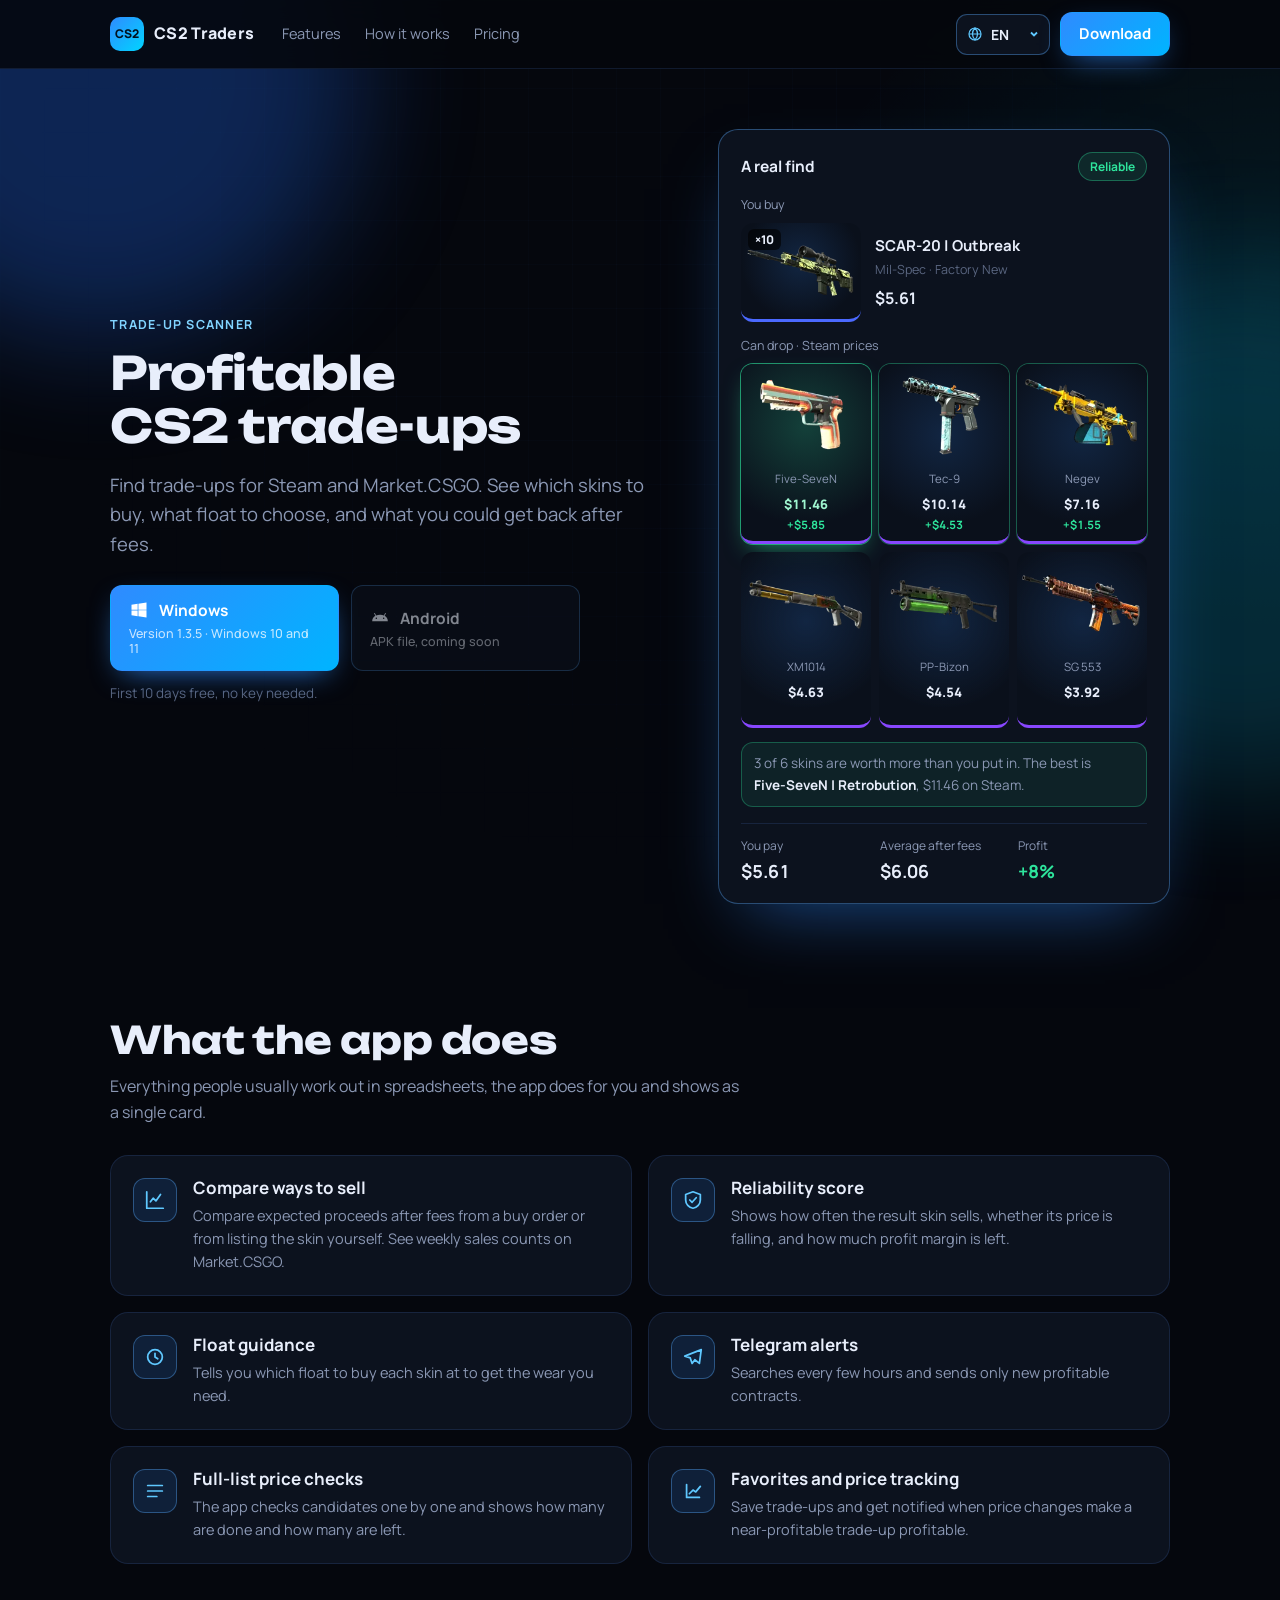
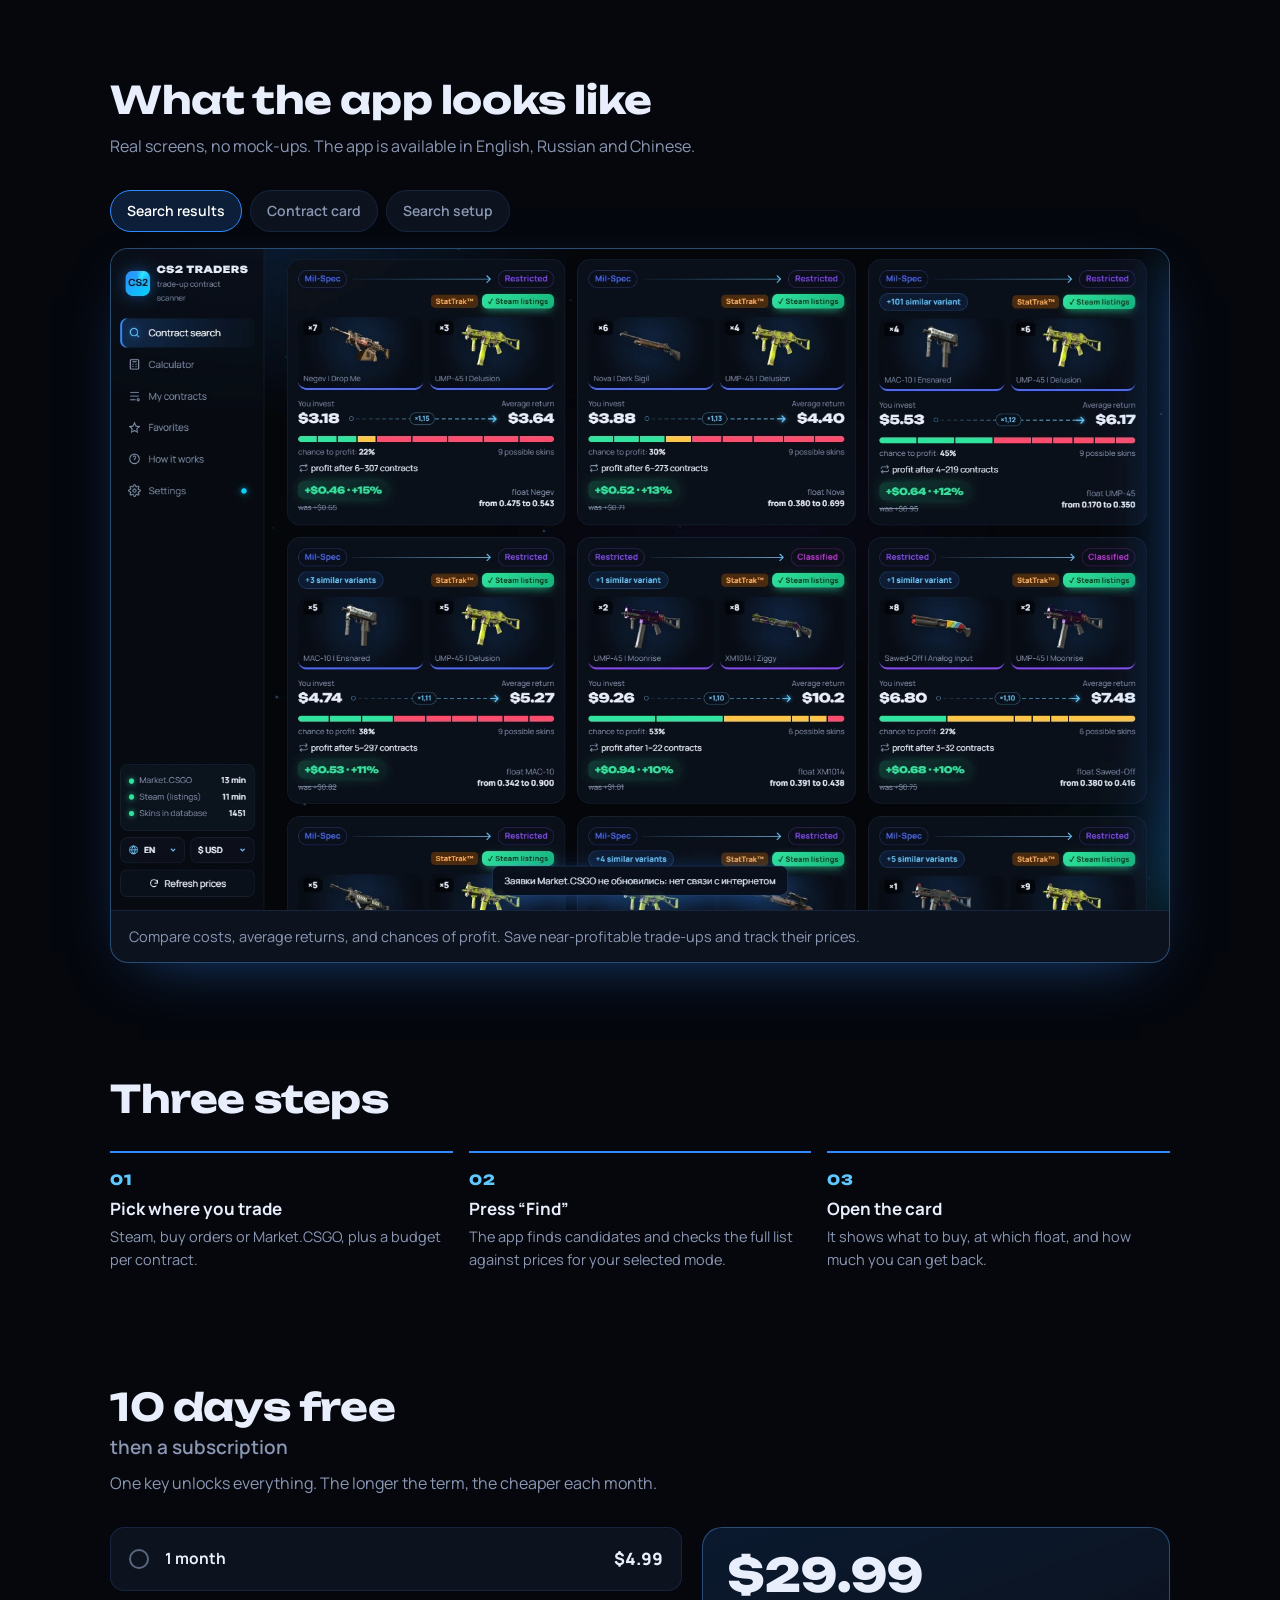
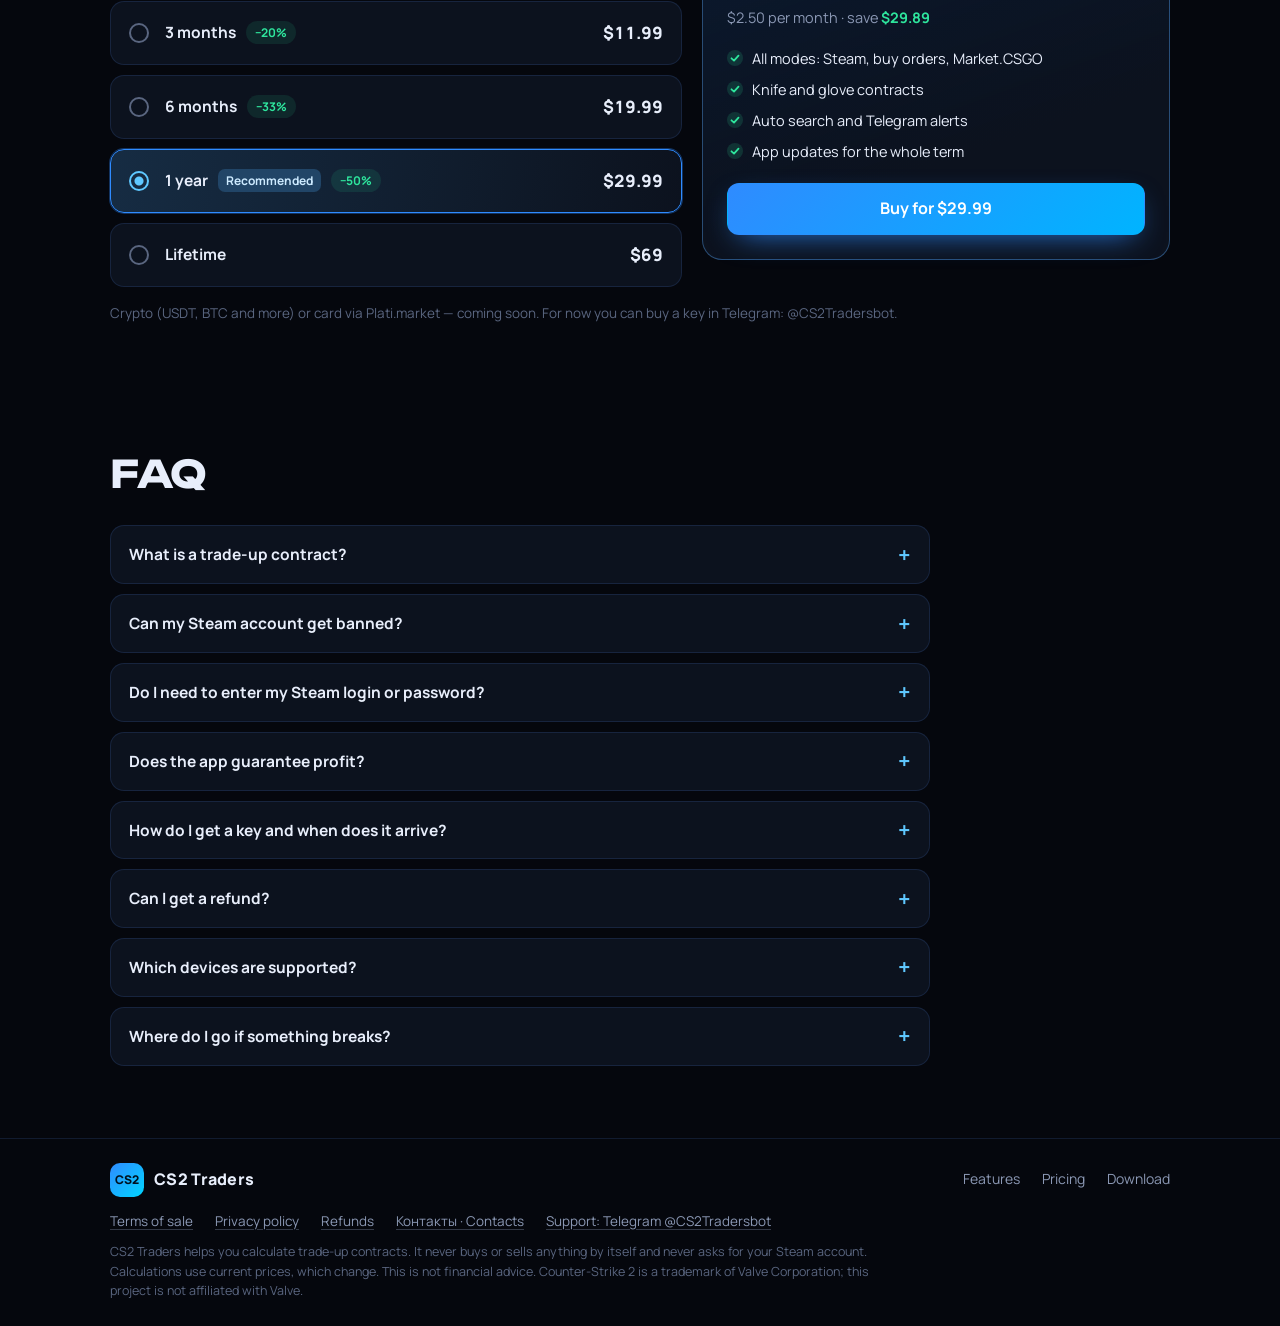
==== commit 50804462: "Сайт 2026-11-22 11:42" ====
--- a/index.html
+++ b/index.html
@@ -283,7 +283,7 @@
     <div class="dl">
       <a class="btn btn-primary" href="download/CS2-Traders-Setup.exe" download>
         <span class="t"><svg viewBox="0 0 24 24" fill="currentColor"><path d="M3 5.6 10.4 4.5v7.1H3zm0 12.8 7.4 1.1v-7H3zm8.3 1.2L21 21v-8.6h-9.7zm0-15.2v7.2H21V3z"/></svg>Windows</span>
-        <small data-i="win_sub">Версия 1.3.4 · Windows 10 и 11</small>
+        <small data-i="win_sub">Версия 1.3.5 · Windows 10 и 11</small>
       </a>
       <a class="btn btn-ghost" aria-disabled="true" style="pointer-events:none;opacity:.55">
         <span class="t"><svg viewBox="0 0 24 24" fill="currentColor"><path d="M17.5 9.4 19 6.8a.5.5 0 0 0-.9-.5l-1.5 2.6A9 9 0 0 0 12 8c-1.6 0-3.2.3-4.6 1L5.9 6.3a.5.5 0 1 0-.9.5l1.5 2.6A8 8 0 0 0 2.6 16h18.8a8 8 0 0 0-3.9-6.6M7.6 13.3a.9.9 0 1 1 0-1.8.9.9 0 0 1 0 1.8m8.8 0a.9.9 0 1 1 0-1.8.9.9 0 0 1 0 1.8"/></svg>Android</span>
@@ -317,7 +317,7 @@
   <div class="wrap">
     <div class="head"><h2 data-i="f_h">Что умеет программа</h2><p data-i="f_p">Всё, что обычно считают вручную в таблицах, программа делает сама и показывает итог одной карточкой.</p></div>
     <div class="feat">
-      <div class="f"><div class="ic"><svg viewBox="0 0 24 24"><path d="M3 3v18h18"/><path d="m7 14 3-4 3 3 5-7"/></svg></div><div><h3 data-i="f1h">Цены по реальным продажам</h3><p data-i="f1p">Берёт медиану продаж в Steam за последний месяц. Один завышенный лот расчёт не испортит.</p></div></div>
+      <div class="f"><div class="ic"><svg viewBox="0 0 24 24"><path d="M3 3v18h18"/><path d="m7 14 3-4 3 3 5-7"/></svg></div><div><h3 data-i="f1h">Сравнение способов продажи</h3><p data-i="f1p">Посмотри ожидаемую выручку после комиссии по заявке покупателя и по цене выставления. Для Market.CSGO видно число продаж за неделю.</p></div></div>
       <div class="f"><div class="ic"><svg viewBox="0 0 24 24"><path d="M12 3 4 6v6c0 4.5 3.4 8.3 8 9 4.6-.7 8-4.5 8-9V6z"/><path d="m8.5 12 2.5 2.5 4.5-5"/></svg></div><div><h3 data-i="f2h">Оценка надёжности</h3><p data-i="f2p">Показывает, как часто продаётся выпадающий скин, падает ли его цена и какой запас прибыли остаётся.</p></div></div>
       <div class="f"><div class="ic"><svg viewBox="0 0 24 24"><circle cx="12" cy="12" r="8"/><path d="M12 8v4l3 2"/></svg></div><div><h3 data-i="f3h">Подсказка по float</h3><p data-i="f3p">Пишет, с каким float покупать каждый скин, чтобы выпал нужный износ.</p></div></div>
       <div class="f"><div class="ic"><svg viewBox="0 0 24 24"><path d="M21 4 3 11l6 2 2 6 3-4 5 4z"/></svg></div><div><h3 data-i="f4h">Уведомления в Telegram</h3><p data-i="f4p">Сама ищет контракты раз в несколько часов и присылает только новые выгодные.</p></div></div>
@@ -396,13 +396,13 @@
 <script>
 (() => {
   const T = {
-    ru: {faq_h:'Частые вопросы',s_h:'Как выглядит программа',s_p:'Настоящие экраны, без монтажа.',s1:'Результаты поиска',s2:'Карточка контракта',s3:'Настройка поиска',sc1:'В результатах видны вложения, средняя выплата и шанс выйти в плюс. Почти выгодные контракты можно сохранить и отслеживать по цене.',sc2:'По каждому контракту: что купить, с каким float, сколько получишь и насколько он надёжен.',sc3:'Выбери, где покупаешь и продаёшь, бюджет и что для тебя важнее. Остальное программа сделает сама.',d_offer:'Публичная оферта',d_privacy:'Политика конфиденциальности',d_refund:'Возврат средств',d_contacts:'Поддержка',nav_f:'Возможности',nav_h:'Как пользоваться',nav_p:'Цены',download:'Скачать',eyebrow:'Сканер контрактов обмена',rec:'Рекомендуем',
+    ru: {faq_h:'Частые вопросы',s_h:'Как выглядит программа',s_p:'Настоящие экраны, без монтажа.',s1:'Результаты поиска',s2:'Карточка контракта',s3:'Настройка поиска',sc1:'В результатах видны вложения, средняя выплата и шанс выйти в плюс. Почти выгодные контракты можно сохранить и отслеживать по цене.',sc2:'Проверь, какие скины и float нужны, сколько можешь получить по заявке или при выставлении и как часто продаются результаты.',sc3:'Выбери, где покупаешь и продаёшь, бюджет и что для тебя важнее. Остальное программа сделает сама.',d_offer:'Публичная оферта',d_privacy:'Политика конфиденциальности',d_refund:'Возврат средств',d_contacts:'Поддержка',nav_f:'Возможности',nav_h:'Как пользоваться',nav_p:'Цены',download:'Скачать',eyebrow:'Сканер контрактов обмена',rec:'Рекомендуем',
       h1:'Выгодные<br>контракты CS2',
       lead:'Найди контракты обмена для Steam и Market.CSGO. Программа покажет, какие скины купить, какой float выбрать и сколько можно получить после комиссии.',
-      win_sub:'Версия 1.3.4 · Windows 10 и 11',and_sub:'APK-файл, скоро',dl_note:'Первые 10 дней бесплатно, без ключа.',
+      win_sub:'Версия 1.3.5 · Windows 10 и 11',and_sub:'APK-файл, скоро',dl_note:'Первые 10 дней бесплатно, без ключа.',
       c_title:'Пример из найденных',c_chip:'Надёжный',c_buy:'Покупаешь',c_in_sub:'Армейское · Прямо с завода',c_out:'Может выпасть · цены в Steam',c_cost:'Вкладываешь',c_ev:'В среднем на руки',c_x3:'×3',c_hook:'3 из 6 скинов дороже вложенного. Лучший — <b class="nw">Five-SeveN | Дань прошлому</b>, в Steam 946 ₽.',c_chance:'Шанс выйти в плюс',c_profit:'Прибыль',
       f_h:'Что умеет программа',f_p:'Всё, что обычно считают вручную в таблицах, программа делает сама и показывает итог одной карточкой.',
-      f1h:'Цены по реальным продажам',f1p:'Берёт медиану продаж в Steam за последний месяц. Один завышенный лот расчёт не испортит.',
+      f1h:'Сравнение способов продажи',f1p:'Посмотри ожидаемую выручку после комиссии по заявке покупателя и по цене выставления. Для Market.CSGO видно число продаж за неделю.',
       f2h:'Оценка надёжности',f2p:'Показывает, как часто продаётся выпадающий скин, падает ли его цена и какой запас прибыли остаётся.',
       f3h:'Подсказка по float',f3p:'Пишет, с каким float покупать каждый скин, чтобы выпал нужный износ.',
       f4h:'Уведомления в Telegram',f4p:'Сама ищет контракты раз в несколько часов и присылает только новые выгодные.',
@@ -414,13 +414,13 @@
       l1:'Все сценарии: Steam, автозакуп, Market.CSGO',l2:'Контракты на ножи и перчатки',l3:'Автопоиск и уведомления в Telegram',l4:'Обновления программы на весь срок',
       pay:'Оплата криптовалютой (USDT, BTC и др.) или картой через Plati.market — подключаем. Пока ключ можно купить в Telegram: @CS2Tradersbot.',
       legal:'CS2 Traders помогает считать контракты обмена. Программа ничего не покупает и не продаёт сама и не просит данные аккаунта Steam. Расчёты основаны на текущих ценах, а они меняются. Это не финансовый совет. Counter-Strike 2 — товарный знак Valve Corporation, проект с Valve не связан.'},
-    en: {faq_h:'FAQ',s_h:'What the app looks like',s_p:'Real screens, no mock-ups. The app is available in English, Russian and Chinese.',s1:'Search results',s2:'Contract card',s3:'Search setup',sc1:'Compare costs, average returns, and chances of profit. Save near-profitable trade-ups and track their prices.',sc2:'For every contract: what to buy, which float, what you get back and how reliable it is.',sc3:'Pick where you buy and sell, your budget and what matters most. The app does the rest.',d_offer:'Terms of sale',d_privacy:'Privacy policy',d_refund:'Refunds',d_contacts:'Support',nav_f:'Features',nav_h:'How it works',nav_p:'Pricing',download:'Download',eyebrow:'Trade-up scanner',rec:'Recommended',
+    en: {faq_h:'FAQ',s_h:'What the app looks like',s_p:'Real screens, no mock-ups. The app is available in English, Russian and Chinese.',s1:'Search results',s2:'Contract card',s3:'Search setup',sc1:'Compare costs, average returns, and chances of profit. Save near-profitable trade-ups and track their prices.',sc2:'Check each contract’s input floats, expected proceeds from both ways of selling, and recent sales.',sc3:'Pick where you buy and sell, your budget and what matters most. The app does the rest.',d_offer:'Terms of sale',d_privacy:'Privacy policy',d_refund:'Refunds',d_contacts:'Support',nav_f:'Features',nav_h:'How it works',nav_p:'Pricing',download:'Download',eyebrow:'Trade-up scanner',rec:'Recommended',
       h1:'Profitable<br>CS2 trade-ups',
       lead:'Find trade-ups for Steam and Market.CSGO. See which skins to buy, what float to choose, and what you could get back after fees.',
-      win_sub:'Version 1.3.4 · Windows 10 and 11',and_sub:'APK file, coming soon',dl_note:'First 10 days free, no key needed.',
+      win_sub:'Version 1.3.5 · Windows 10 and 11',and_sub:'APK file, coming soon',dl_note:'First 10 days free, no key needed.',
       c_title:'A real find',c_chip:'Reliable',c_buy:'You buy',c_in_sub:'Mil-Spec · Factory New',c_out:'Can drop · Steam prices',c_cost:'You pay',c_ev:'Average after fees',c_x3:'×3',c_hook:'3 of 6 skins are worth more than you put in. The best is <b class="nw">Five-SeveN | Retrobution</b>, $11.46 on Steam.',c_chance:'Chance of profit',c_profit:'Profit',
       f_h:'What the app does',f_p:'Everything people usually work out in spreadsheets, the app does for you and shows as a single card.',
-      f1h:'Prices from real sales',f1p:'Uses the median of Steam sales over the last month, so one overpriced listing can’t skew the result.',
+      f1h:'Compare ways to sell',f1p:'Compare expected proceeds after fees from a buy order or from listing the skin yourself. See weekly sales counts on Market.CSGO.',
       f2h:'Reliability score',f2p:'Shows how often the result skin sells, whether its price is falling, and how much profit margin is left.',
       f3h:'Float guidance',f3p:'Tells you which float to buy each skin at to get the wear you need.',
       f4h:'Telegram alerts',f4p:'Searches every few hours and sends only new profitable contracts.',
@@ -435,10 +435,10 @@
     zh: {faq_h:'常见问题',s_h:'软件界面',s_p:'真实截图，未经修饰。软件支持中文、英文和俄文界面。',s1:'搜索结果',s2:'合同详情',s3:'搜索设置',sc1:'对比投入、平均回报和盈利概率。可以收藏接近盈利的合同并跟踪价格。',sc2:'每个合同都写明：买什么、什么磨损度、能拿回多少、可靠程度如何。',sc3:'选择在哪里买卖、预算和你最看重的指标，剩下的交给软件。',d_offer:'销售条款',d_privacy:'隐私政策',d_refund:'退款',d_contacts:'客服',nav_f:'功能',nav_h:'使用方法',nav_p:'价格',download:'下载',eyebrow:'汰换合同扫描器',rec:'推荐',
       h1:'寻找有利可图的<br>CS2 汰换合同',
       lead:'查找适用于 Steam 和 Market.CSGO 的汰换合同，了解该买哪些皮肤、选择什么磨损值，以及扣除手续费后预计能拿回多少。',
-      win_sub:'版本 1.3.4 · Windows 10 和 11',and_sub:'APK 文件，即将推出',dl_note:'前 10 天免费，无需密钥。',
+      win_sub:'版本 1.3.5 · Windows 10 和 11',and_sub:'APK 文件，即将推出',dl_note:'前 10 天免费，无需密钥。',
       c_title:'真实案例',c_chip:'稳定',c_buy:'购买',c_in_sub:'军规级 · 崭新出厂',c_out:'可能获得 · Steam 价格',c_cost:'投入',c_ev:'扣费后平均',c_x3:'×3',c_hook:'6 个皮肤中有 3 个比投入更值钱。最好的是 <b class="nw">Five-SeveN | Retrobution</b>，Steam 价格 $11.46。',c_chance:'盈利概率',c_profit:'利润',
       f_h:'软件能做什么',f_p:'平时要在表格里手算的东西，软件自动算好，用一张卡片展示结果。',
-      f1h:'按真实成交价计算',f1p:'取 Steam 近一个月成交价的中位数，个别虚高挂单不会影响结果。',
+      f1h:'比较出售方式',f1p:'对比按求购单出售与自行挂牌扣除手续费后的预期收入，并查看 Market.CSGO 近一周的成交量。',
       f2h:'稳定性评估',f2p:'显示产出皮肤的成交频率、价格是否在下跌以及剩余的利润空间。',
       f3h:'磨损值提示',f3p:'告诉你每个皮肤该买什么磨损值，才能得到想要的外观。',
       f4h:'Telegram 通知',f4p:'每隔几小时自动搜索，只推送新的盈利合同。',
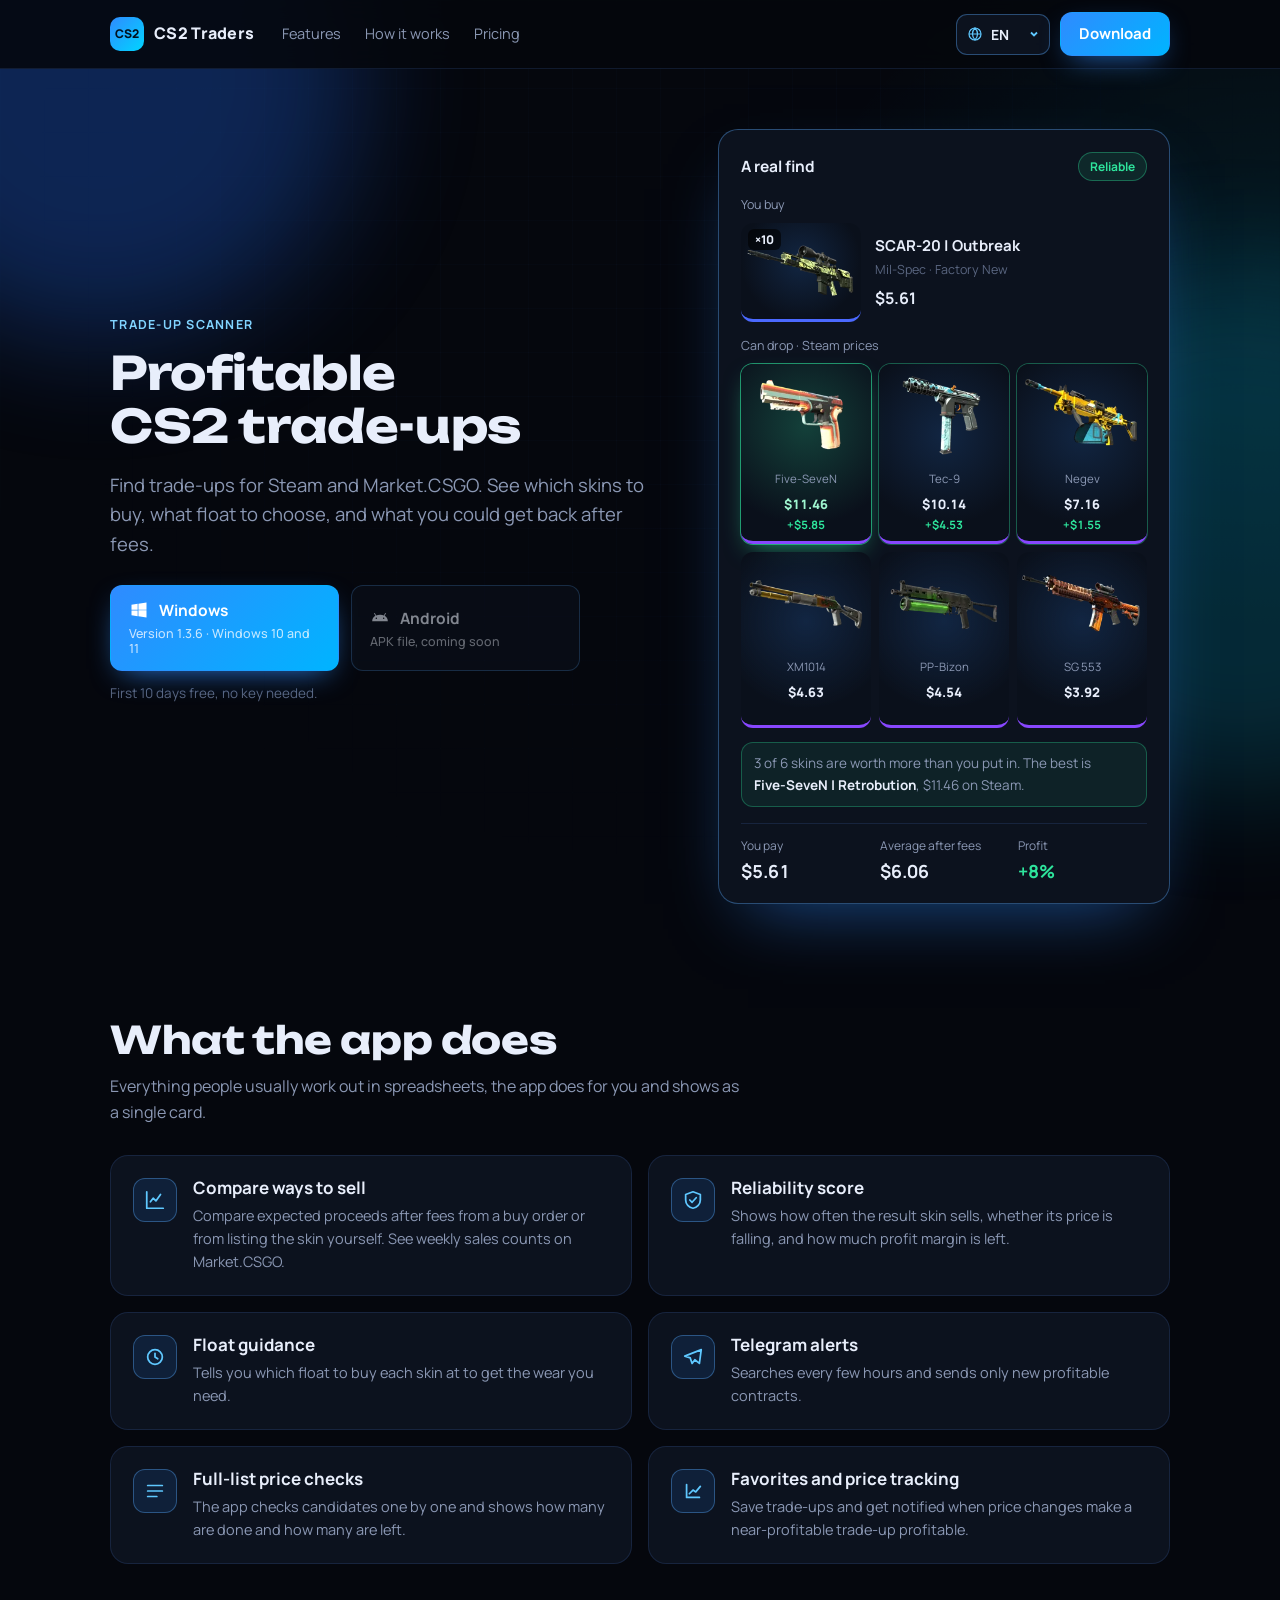
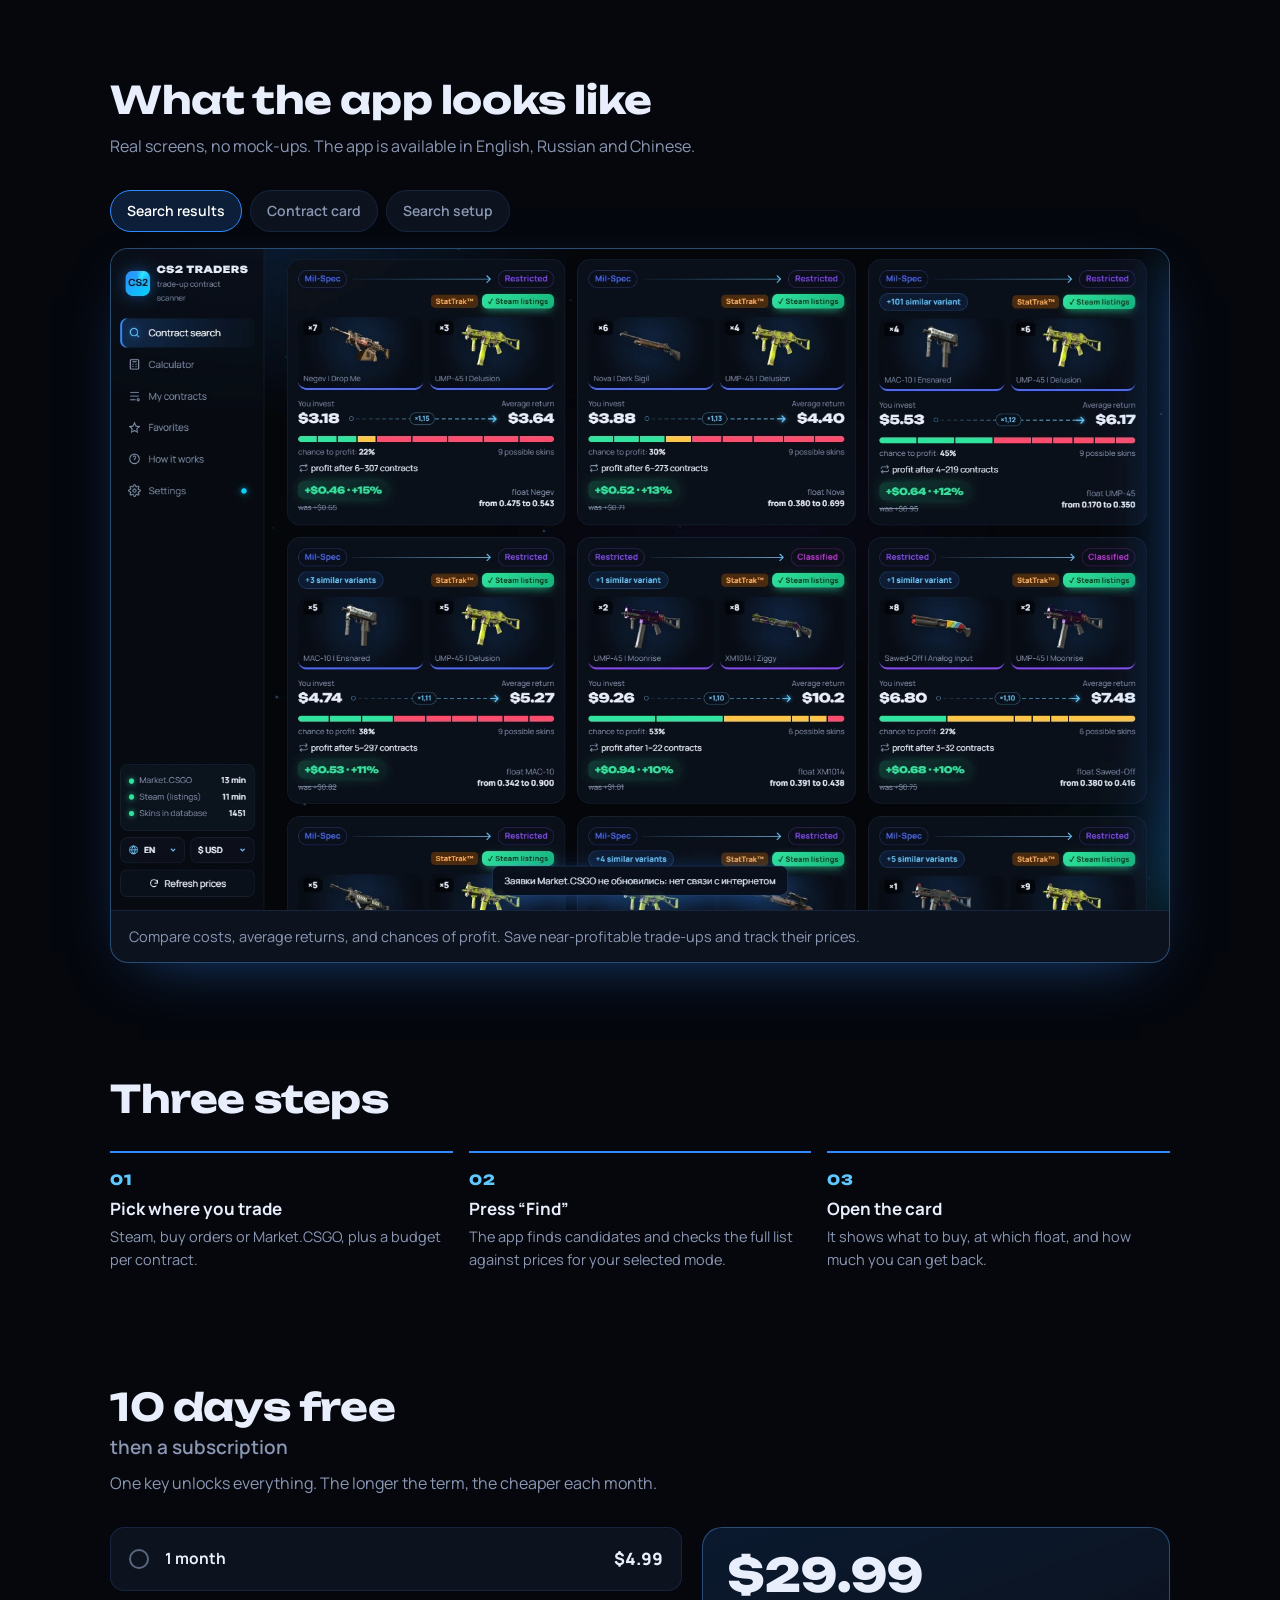
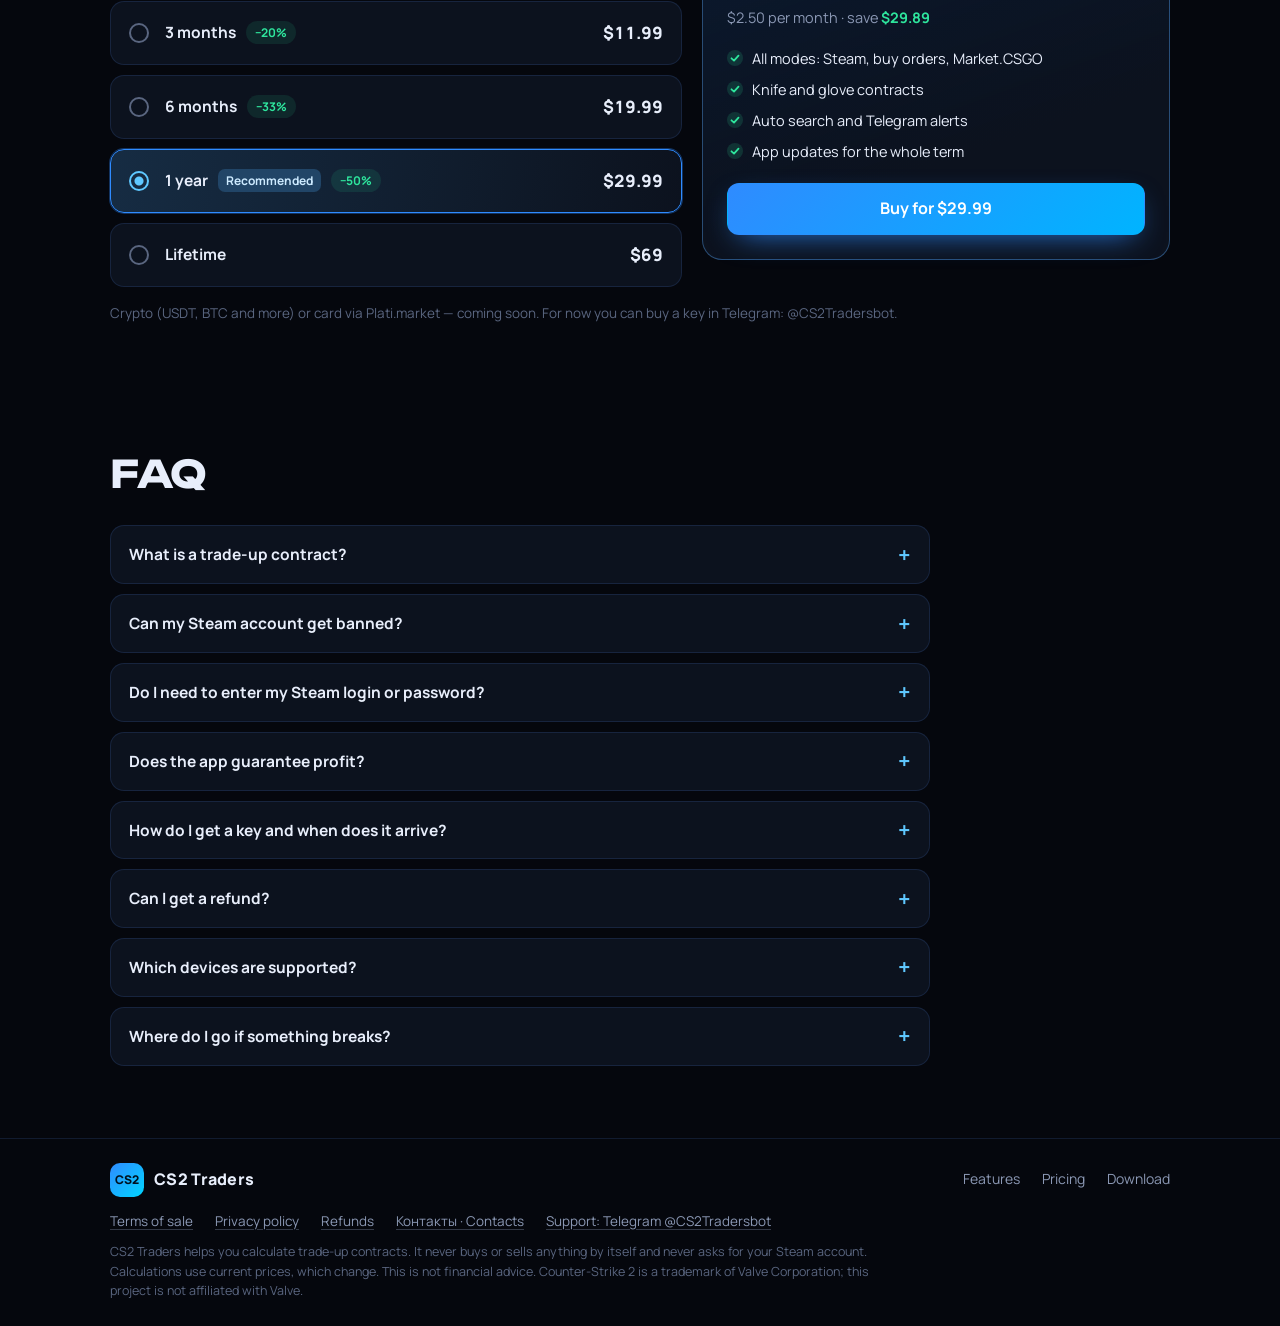
==== commit 42416154: "Сайт 2026-11-27 18:27" ====
--- a/index.html
+++ b/index.html
@@ -283,7 +283,7 @@
     <div class="dl">
       <a class="btn btn-primary" href="download/CS2-Traders-Setup.exe" download>
         <span class="t"><svg viewBox="0 0 24 24" fill="currentColor"><path d="M3 5.6 10.4 4.5v7.1H3zm0 12.8 7.4 1.1v-7H3zm8.3 1.2L21 21v-8.6h-9.7zm0-15.2v7.2H21V3z"/></svg>Windows</span>
-        <small data-i="win_sub">Версия 1.3.5 · Windows 10 и 11</small>
+        <small data-i="win_sub">Версия 1.3.6 · Windows 10 и 11</small>
       </a>
       <a class="btn btn-ghost" aria-disabled="true" style="pointer-events:none;opacity:.55">
         <span class="t"><svg viewBox="0 0 24 24" fill="currentColor"><path d="M17.5 9.4 19 6.8a.5.5 0 0 0-.9-.5l-1.5 2.6A9 9 0 0 0 12 8c-1.6 0-3.2.3-4.6 1L5.9 6.3a.5.5 0 1 0-.9.5l1.5 2.6A8 8 0 0 0 2.6 16h18.8a8 8 0 0 0-3.9-6.6M7.6 13.3a.9.9 0 1 1 0-1.8.9.9 0 0 1 0 1.8m8.8 0a.9.9 0 1 1 0-1.8.9.9 0 0 1 0 1.8"/></svg>Android</span>
@@ -399,7 +399,7 @@
     ru: {faq_h:'Частые вопросы',s_h:'Как выглядит программа',s_p:'Настоящие экраны, без монтажа.',s1:'Результаты поиска',s2:'Карточка контракта',s3:'Настройка поиска',sc1:'В результатах видны вложения, средняя выплата и шанс выйти в плюс. Почти выгодные контракты можно сохранить и отслеживать по цене.',sc2:'Проверь, какие скины и float нужны, сколько можешь получить по заявке или при выставлении и как часто продаются результаты.',sc3:'Выбери, где покупаешь и продаёшь, бюджет и что для тебя важнее. Остальное программа сделает сама.',d_offer:'Публичная оферта',d_privacy:'Политика конфиденциальности',d_refund:'Возврат средств',d_contacts:'Поддержка',nav_f:'Возможности',nav_h:'Как пользоваться',nav_p:'Цены',download:'Скачать',eyebrow:'Сканер контрактов обмена',rec:'Рекомендуем',
       h1:'Выгодные<br>контракты CS2',
       lead:'Найди контракты обмена для Steam и Market.CSGO. Программа покажет, какие скины купить, какой float выбрать и сколько можно получить после комиссии.',
-      win_sub:'Версия 1.3.5 · Windows 10 и 11',and_sub:'APK-файл, скоро',dl_note:'Первые 10 дней бесплатно, без ключа.',
+      win_sub:'Версия 1.3.6 · Windows 10 и 11',and_sub:'APK-файл, скоро',dl_note:'Первые 10 дней бесплатно, без ключа.',
       c_title:'Пример из найденных',c_chip:'Надёжный',c_buy:'Покупаешь',c_in_sub:'Армейское · Прямо с завода',c_out:'Может выпасть · цены в Steam',c_cost:'Вкладываешь',c_ev:'В среднем на руки',c_x3:'×3',c_hook:'3 из 6 скинов дороже вложенного. Лучший — <b class="nw">Five-SeveN | Дань прошлому</b>, в Steam 946 ₽.',c_chance:'Шанс выйти в плюс',c_profit:'Прибыль',
       f_h:'Что умеет программа',f_p:'Всё, что обычно считают вручную в таблицах, программа делает сама и показывает итог одной карточкой.',
       f1h:'Сравнение способов продажи',f1p:'Посмотри ожидаемую выручку после комиссии по заявке покупателя и по цене выставления. Для Market.CSGO видно число продаж за неделю.',
@@ -417,7 +417,7 @@
     en: {faq_h:'FAQ',s_h:'What the app looks like',s_p:'Real screens, no mock-ups. The app is available in English, Russian and Chinese.',s1:'Search results',s2:'Contract card',s3:'Search setup',sc1:'Compare costs, average returns, and chances of profit. Save near-profitable trade-ups and track their prices.',sc2:'Check each contract’s input floats, expected proceeds from both ways of selling, and recent sales.',sc3:'Pick where you buy and sell, your budget and what matters most. The app does the rest.',d_offer:'Terms of sale',d_privacy:'Privacy policy',d_refund:'Refunds',d_contacts:'Support',nav_f:'Features',nav_h:'How it works',nav_p:'Pricing',download:'Download',eyebrow:'Trade-up scanner',rec:'Recommended',
       h1:'Profitable<br>CS2 trade-ups',
       lead:'Find trade-ups for Steam and Market.CSGO. See which skins to buy, what float to choose, and what you could get back after fees.',
-      win_sub:'Version 1.3.5 · Windows 10 and 11',and_sub:'APK file, coming soon',dl_note:'First 10 days free, no key needed.',
+      win_sub:'Version 1.3.6 · Windows 10 and 11',and_sub:'APK file, coming soon',dl_note:'First 10 days free, no key needed.',
       c_title:'A real find',c_chip:'Reliable',c_buy:'You buy',c_in_sub:'Mil-Spec · Factory New',c_out:'Can drop · Steam prices',c_cost:'You pay',c_ev:'Average after fees',c_x3:'×3',c_hook:'3 of 6 skins are worth more than you put in. The best is <b class="nw">Five-SeveN | Retrobution</b>, $11.46 on Steam.',c_chance:'Chance of profit',c_profit:'Profit',
       f_h:'What the app does',f_p:'Everything people usually work out in spreadsheets, the app does for you and shows as a single card.',
       f1h:'Compare ways to sell',f1p:'Compare expected proceeds after fees from a buy order or from listing the skin yourself. See weekly sales counts on Market.CSGO.',
@@ -435,7 +435,7 @@
     zh: {faq_h:'常见问题',s_h:'软件界面',s_p:'真实截图，未经修饰。软件支持中文、英文和俄文界面。',s1:'搜索结果',s2:'合同详情',s3:'搜索设置',sc1:'对比投入、平均回报和盈利概率。可以收藏接近盈利的合同并跟踪价格。',sc2:'每个合同都写明：买什么、什么磨损度、能拿回多少、可靠程度如何。',sc3:'选择在哪里买卖、预算和你最看重的指标，剩下的交给软件。',d_offer:'销售条款',d_privacy:'隐私政策',d_refund:'退款',d_contacts:'客服',nav_f:'功能',nav_h:'使用方法',nav_p:'价格',download:'下载',eyebrow:'汰换合同扫描器',rec:'推荐',
       h1:'寻找有利可图的<br>CS2 汰换合同',
       lead:'查找适用于 Steam 和 Market.CSGO 的汰换合同，了解该买哪些皮肤、选择什么磨损值，以及扣除手续费后预计能拿回多少。',
-      win_sub:'版本 1.3.5 · Windows 10 和 11',and_sub:'APK 文件，即将推出',dl_note:'前 10 天免费，无需密钥。',
+      win_sub:'版本 1.3.6 · Windows 10 和 11',and_sub:'APK 文件，即将推出',dl_note:'前 10 天免费，无需密钥。',
       c_title:'真实案例',c_chip:'稳定',c_buy:'购买',c_in_sub:'军规级 · 崭新出厂',c_out:'可能获得 · Steam 价格',c_cost:'投入',c_ev:'扣费后平均',c_x3:'×3',c_hook:'6 个皮肤中有 3 个比投入更值钱。最好的是 <b class="nw">Five-SeveN | Retrobution</b>，Steam 价格 $11.46。',c_chance:'盈利概率',c_profit:'利润',
       f_h:'软件能做什么',f_p:'平时要在表格里手算的东西，软件自动算好，用一张卡片展示结果。',
       f1h:'比较出售方式',f1p:'对比按求购单出售与自行挂牌扣除手续费后的预期收入，并查看 Market.CSGO 近一周的成交量。',
